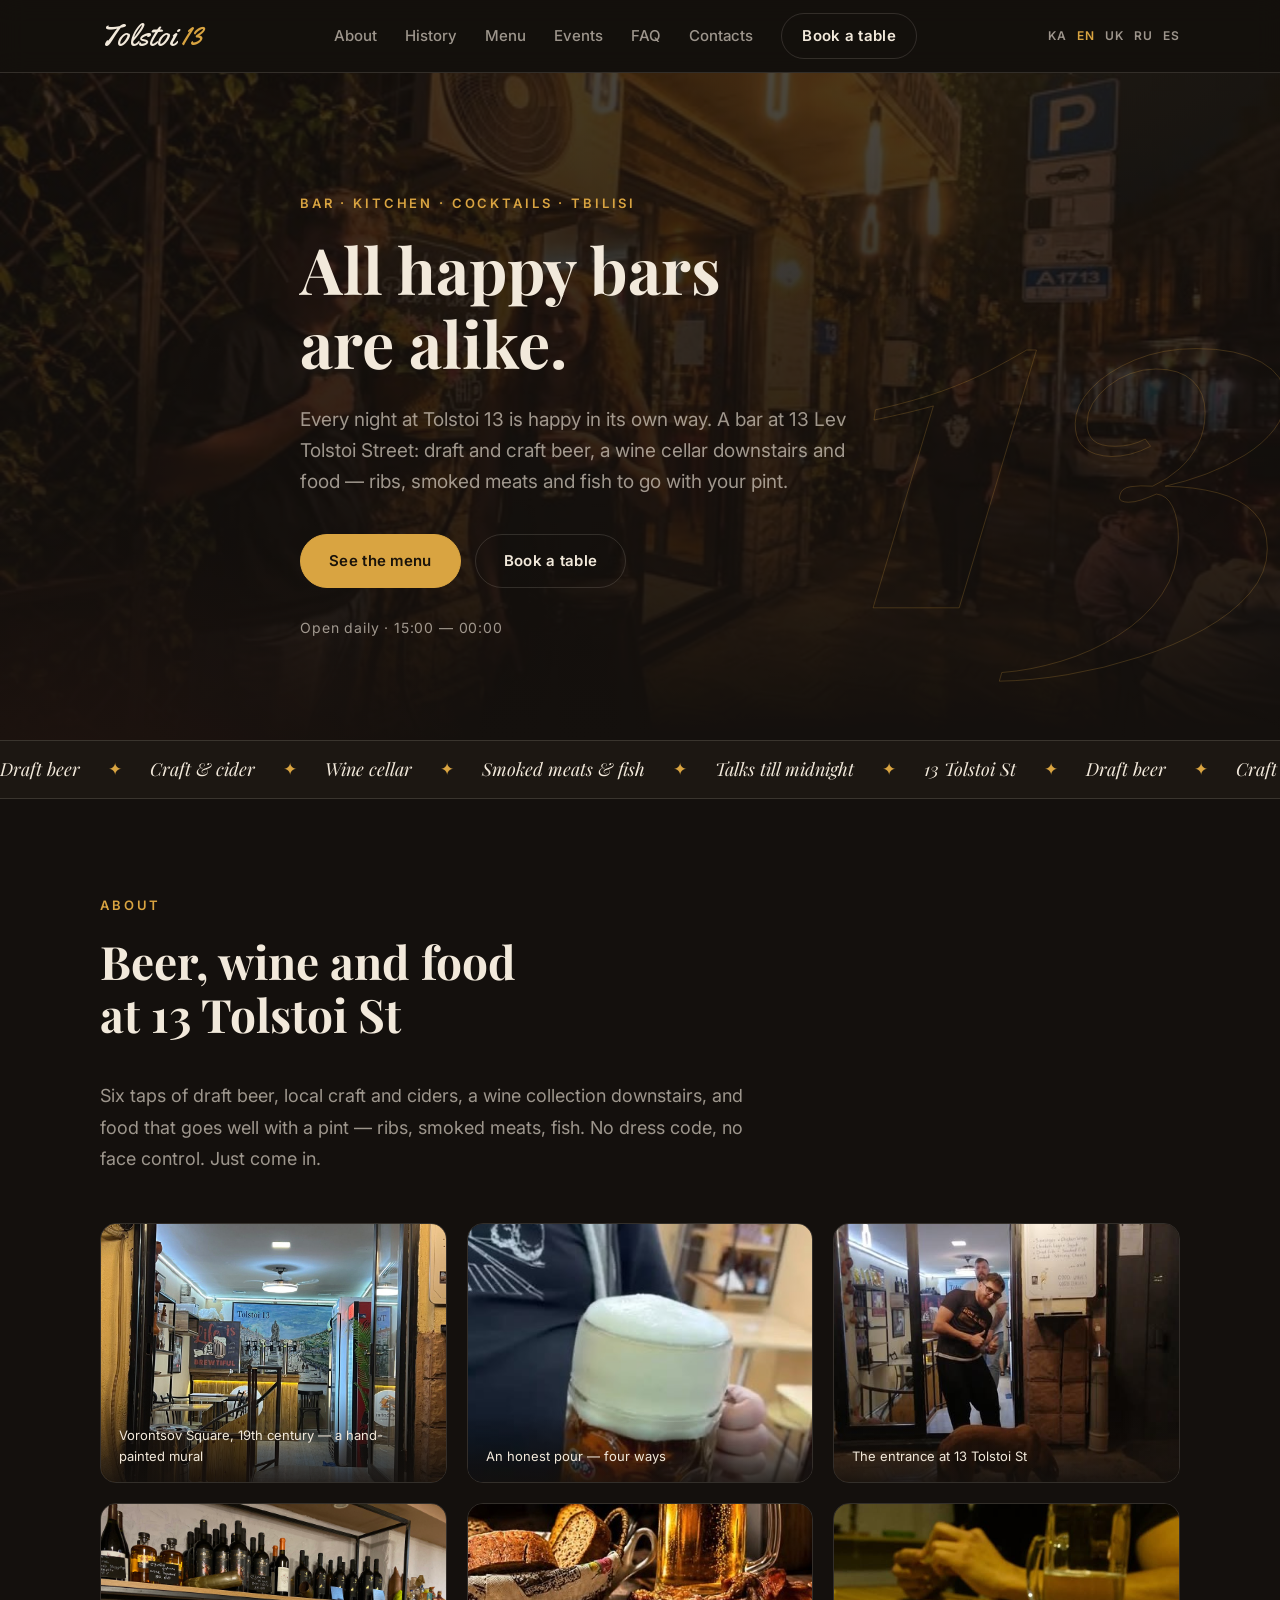
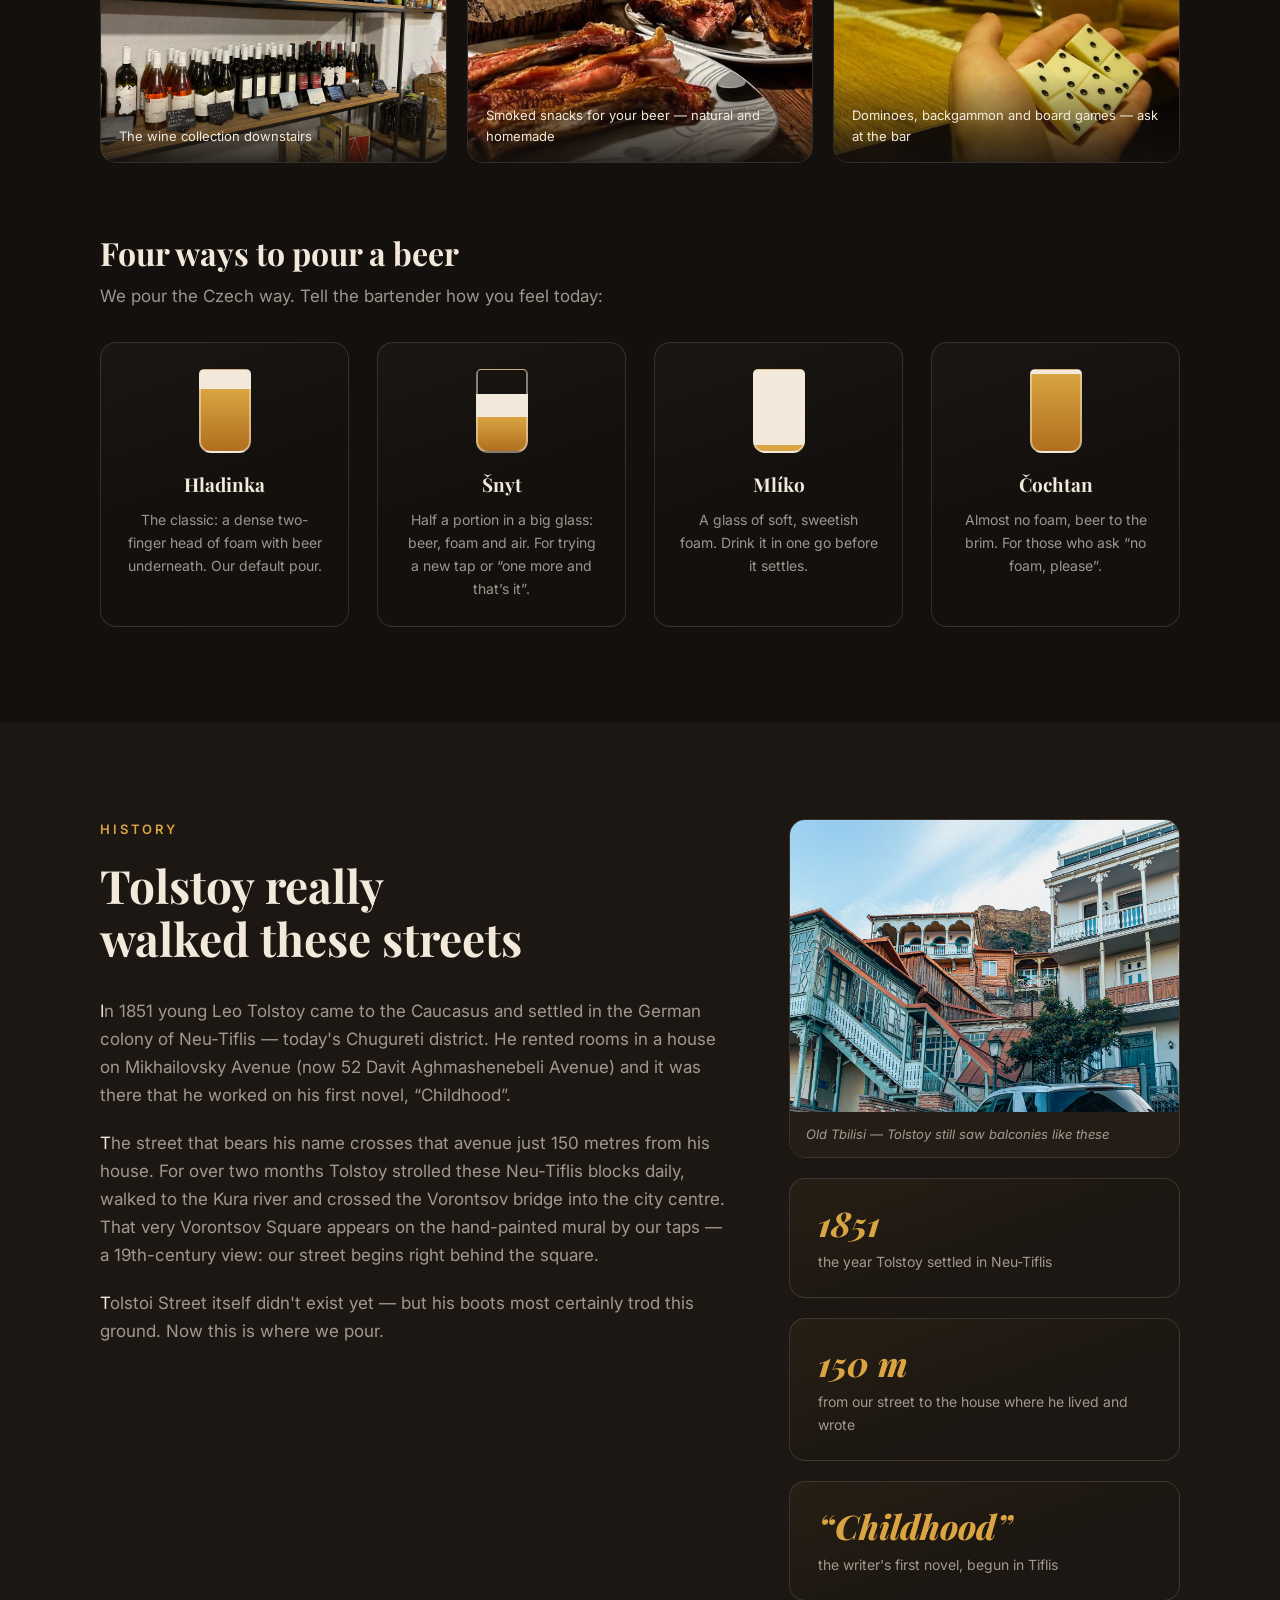
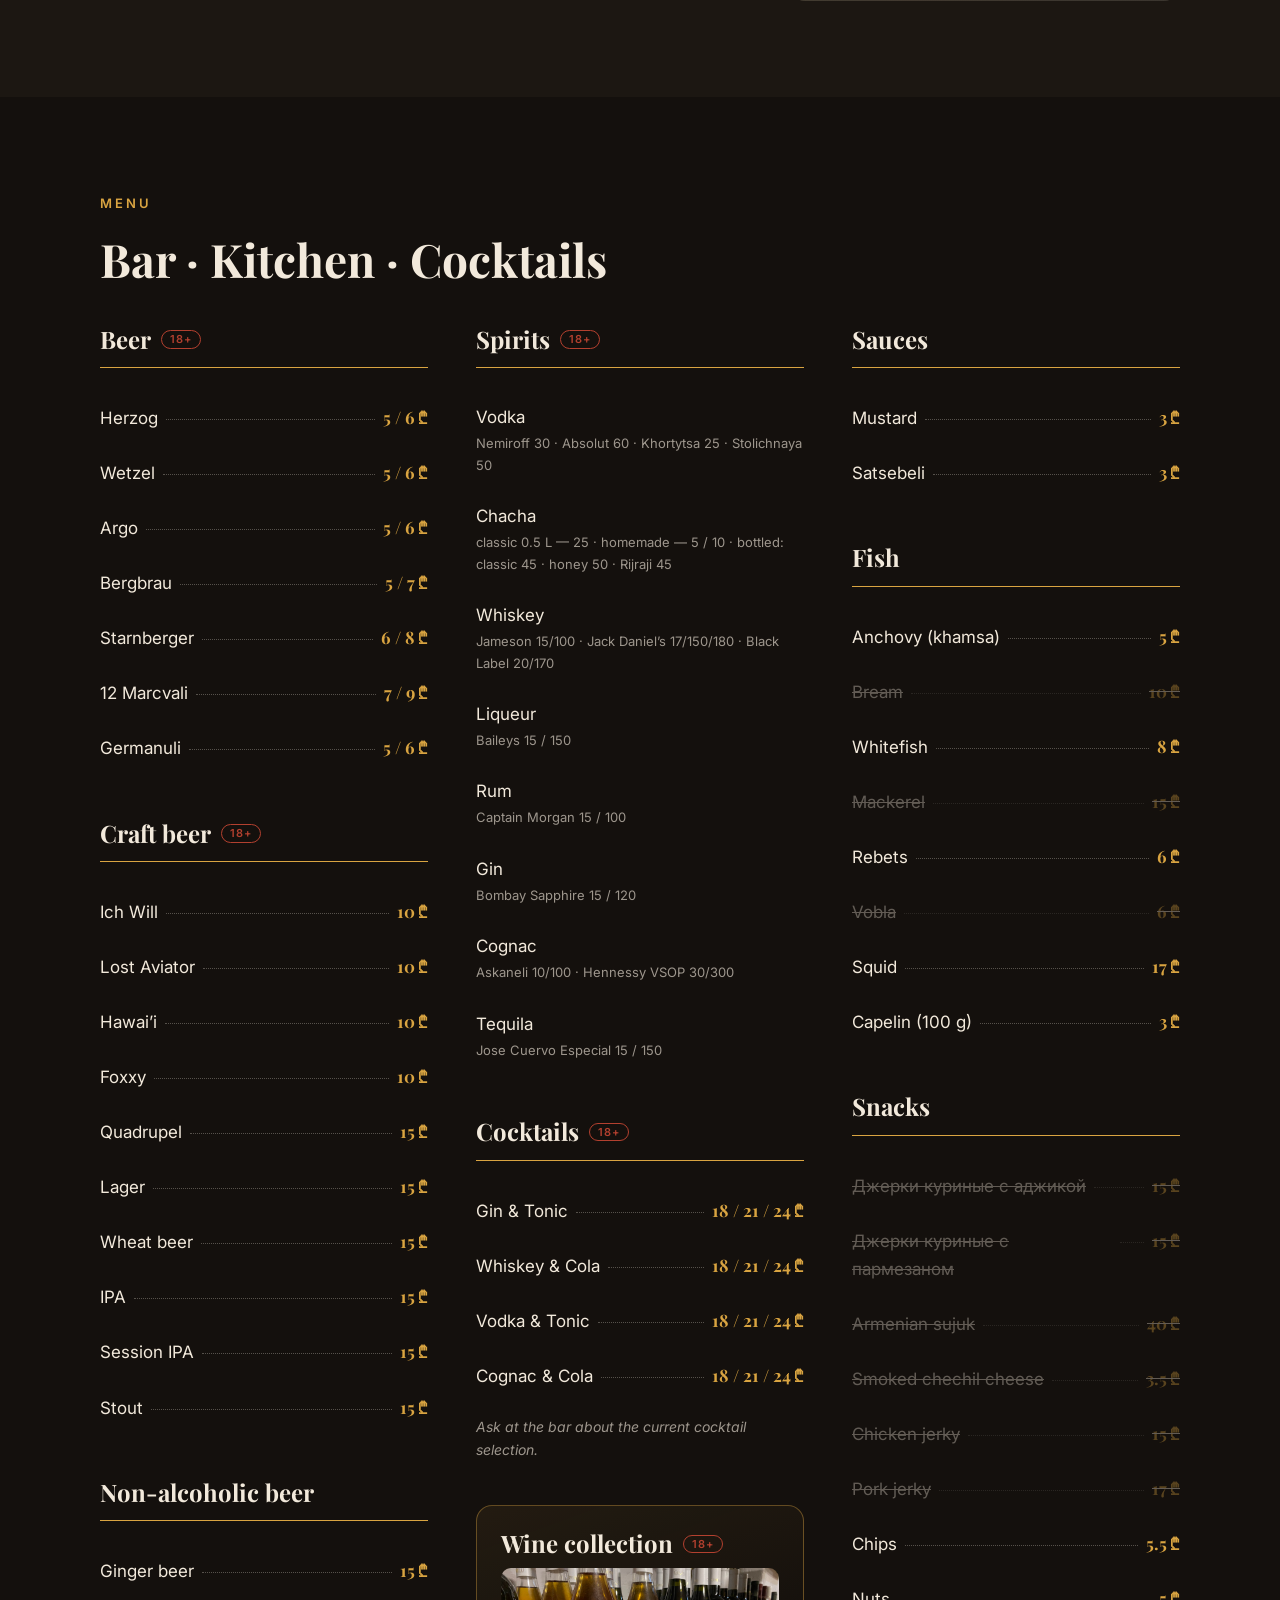
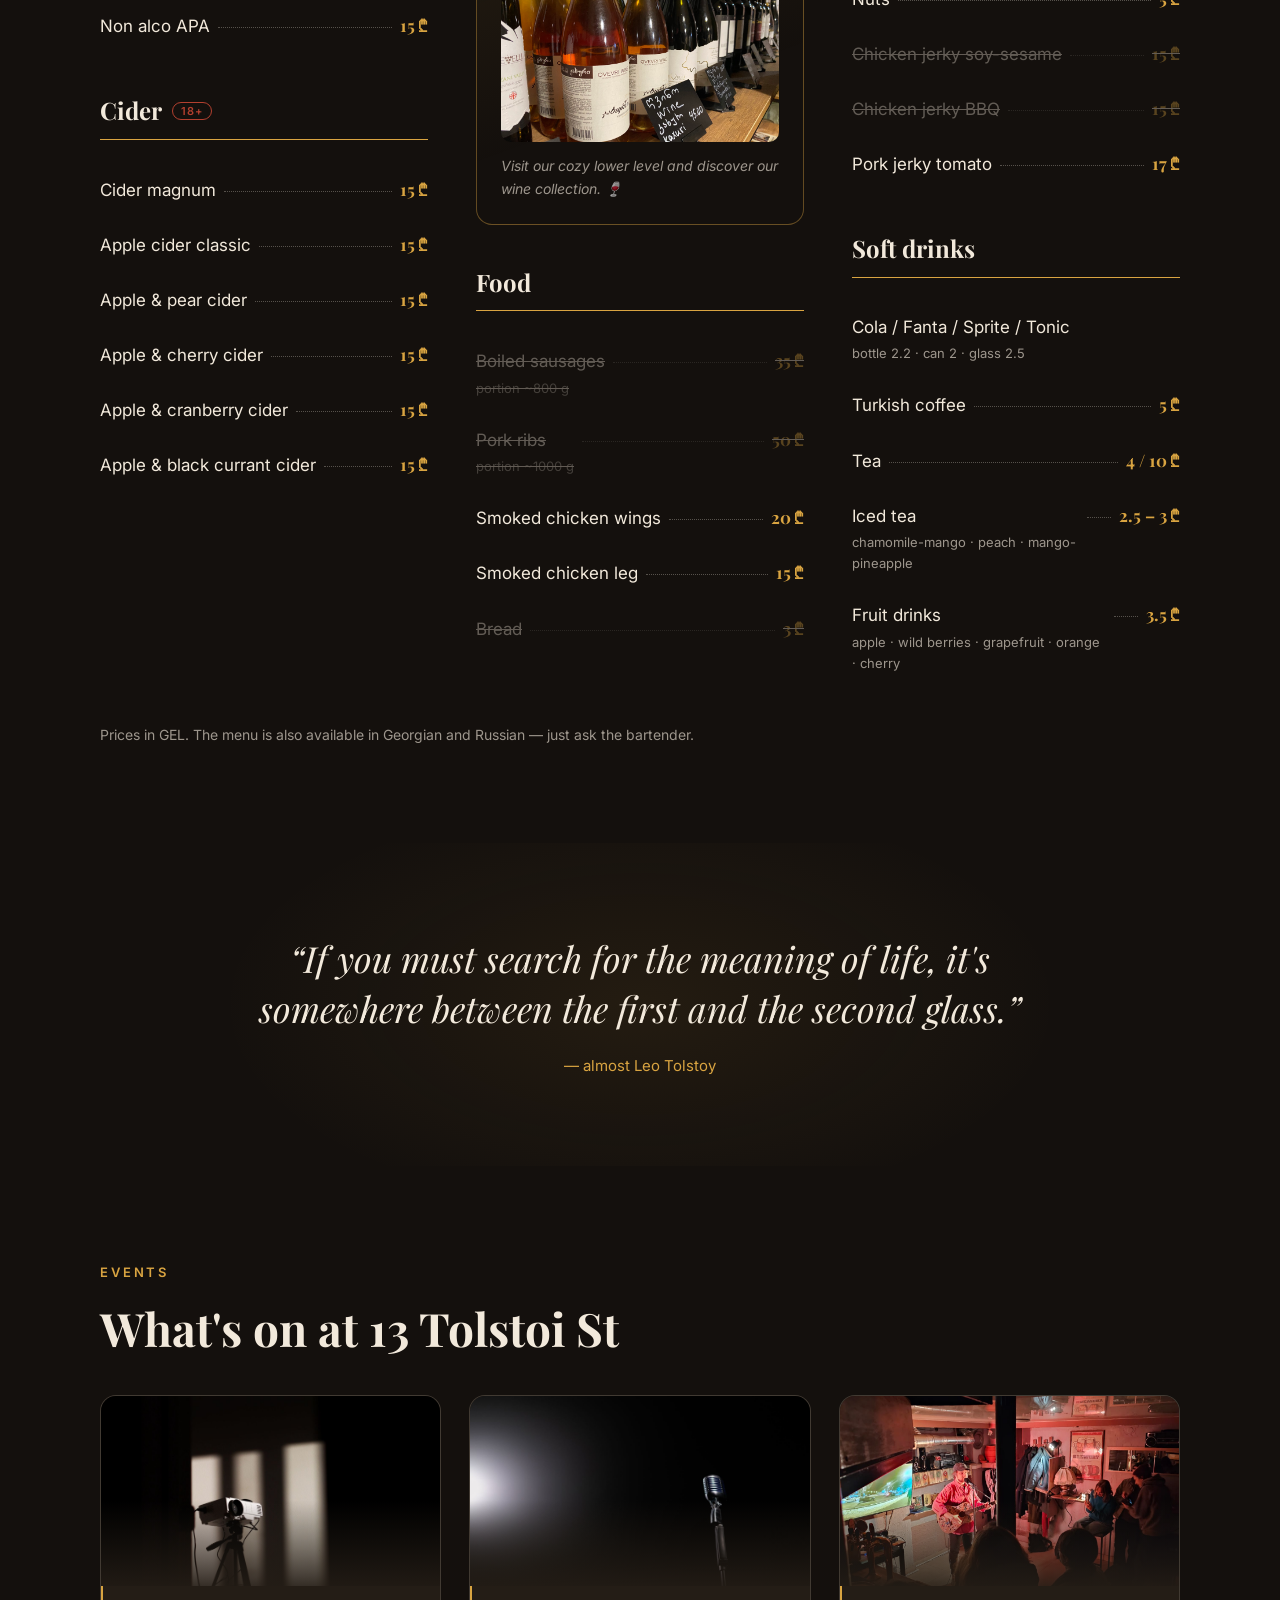
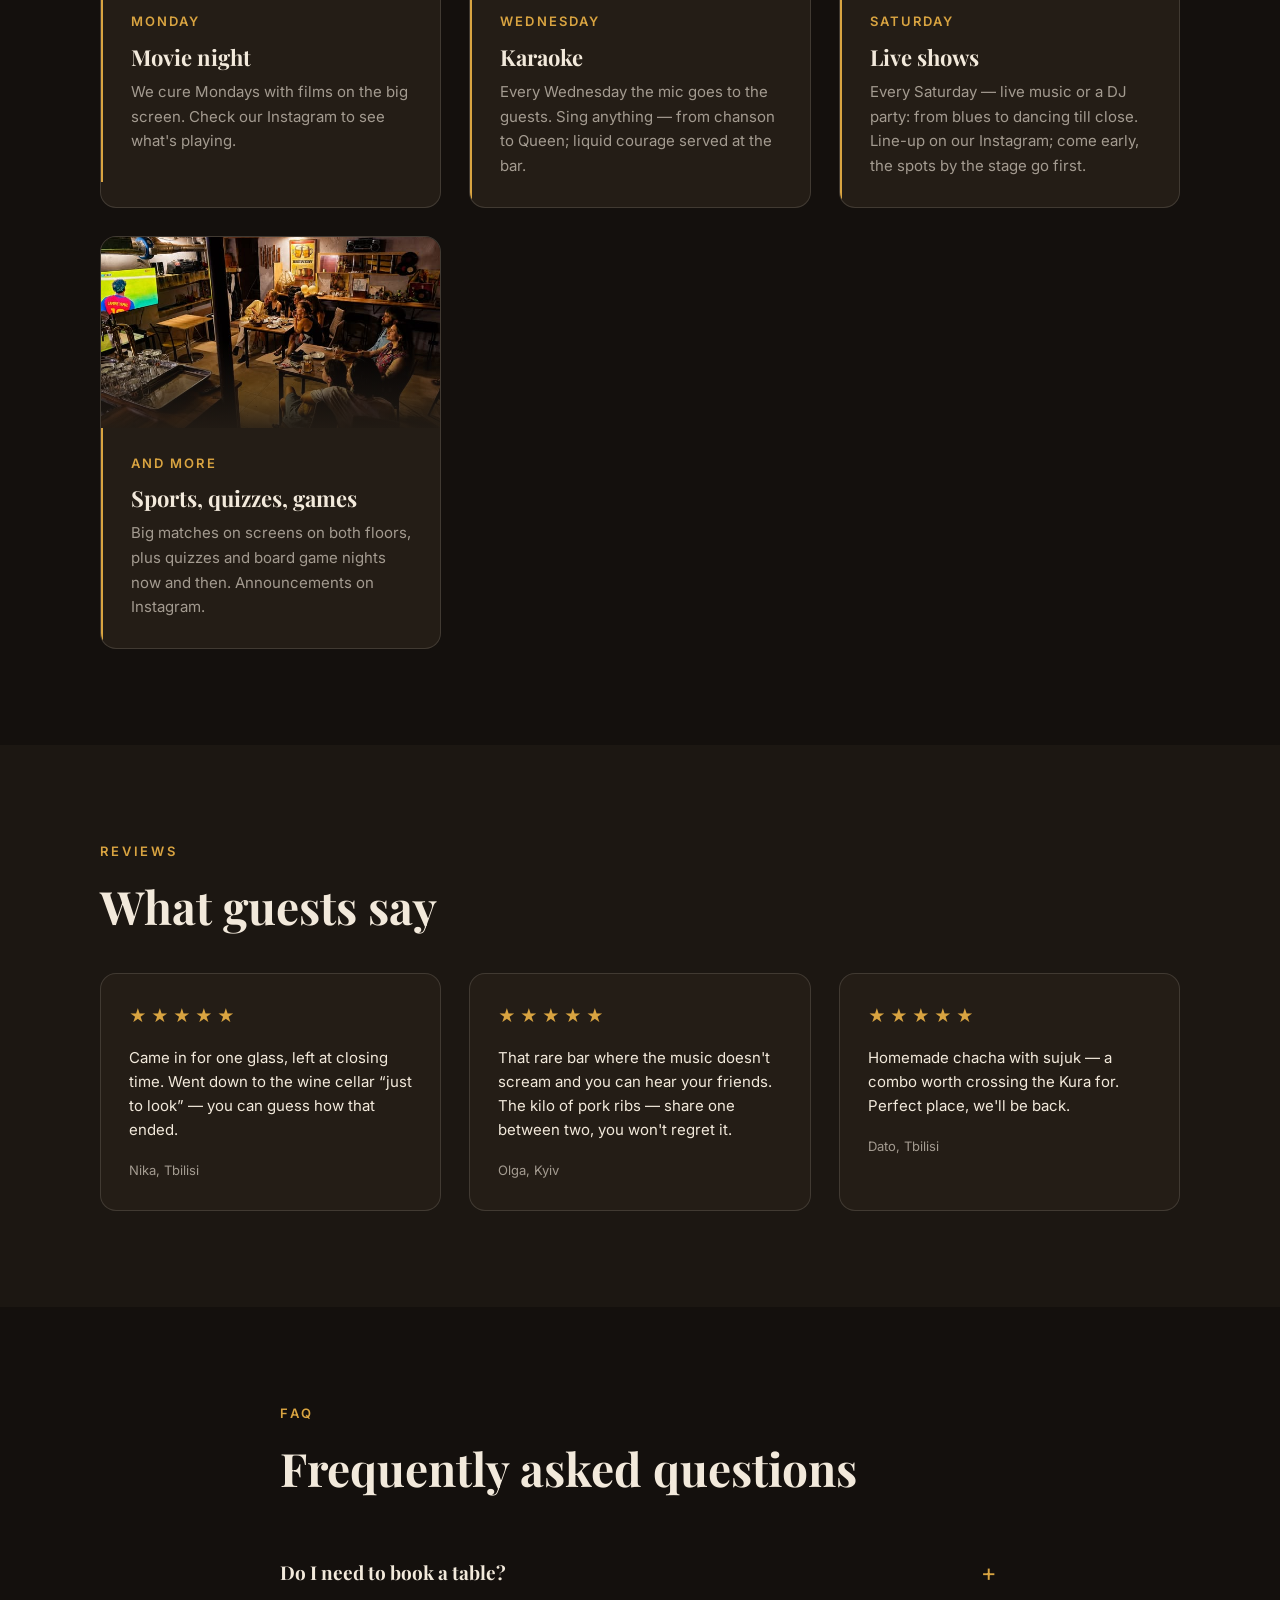
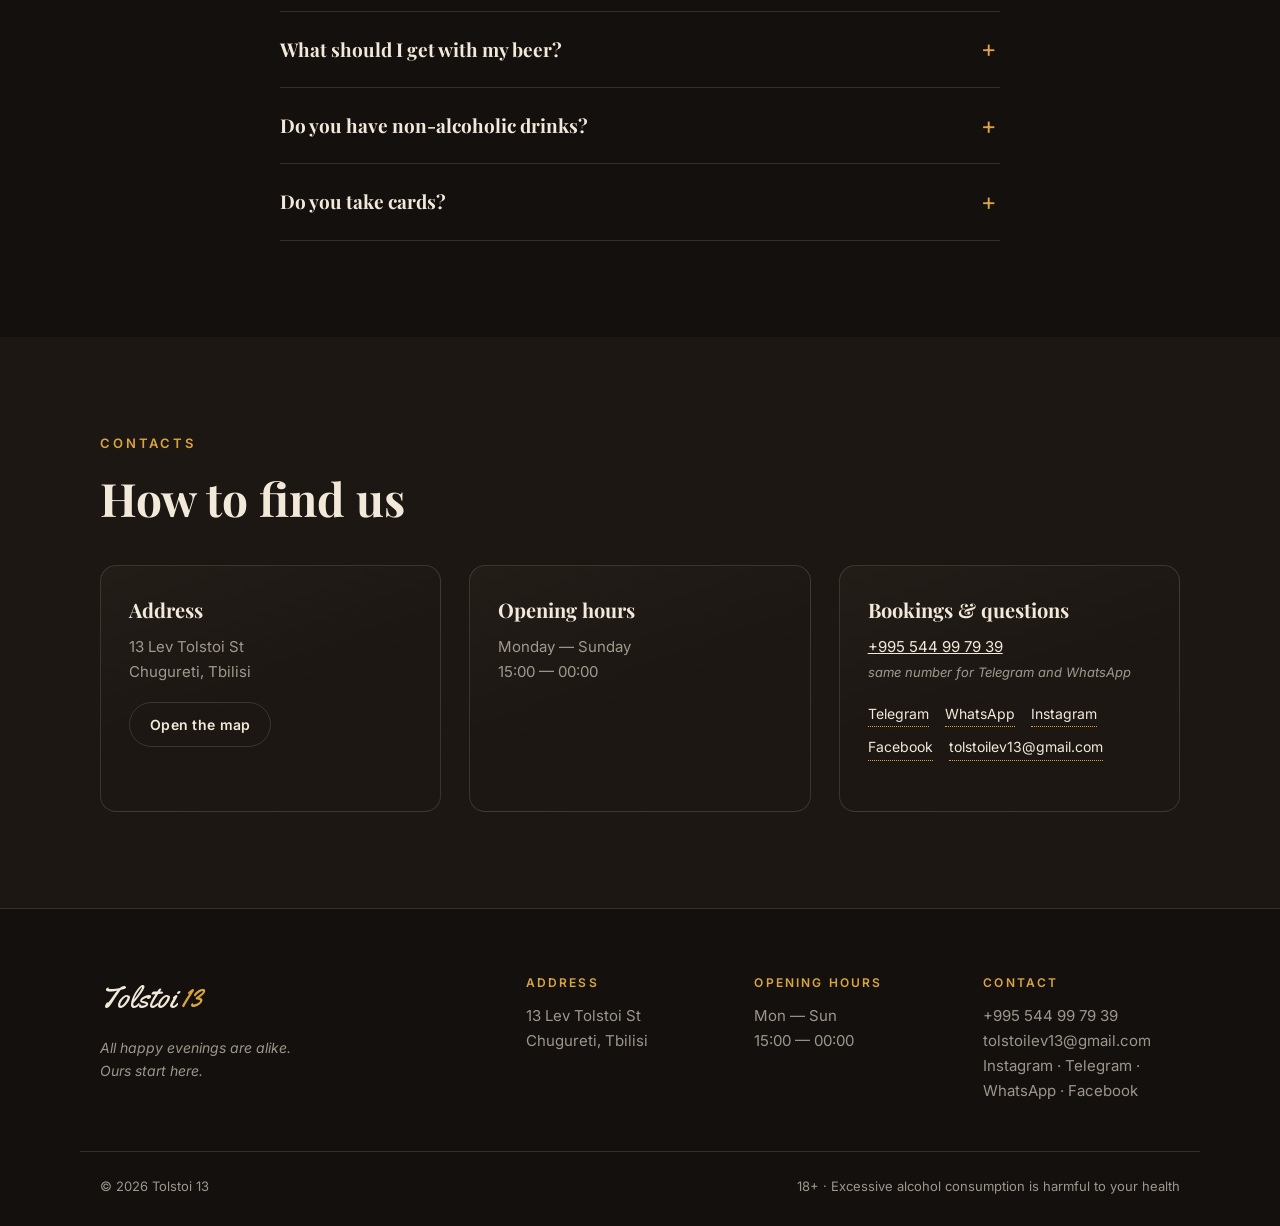
==== en/index.html @ ca5f88e2 "Menu sync from kassa (items, prices, availability) Co-Authored-By: Claude Fable 5 <noreply@anthropic" ====
<!DOCTYPE html>
<!-- BEGIN app/views/layouts/application.html.erb --><html lang="en">
  <head>
<meta http-equiv="Content-Type" content="text/html; charset=UTF-8">
    <title>Tolstoi 13 — bar at 13 Lev Tolstoi St · Tbilisi</title>
    <meta name="viewport" content="width=device-width,initial-scale=1">
    <meta name="description" content="Tolstoi 13 — a bar at 13 Lev Tolstoi Street, Tbilisi. Six beer taps, craft brews, a wine collection, proper bar food, karaoke on Wednesdays and live shows on Saturdays.">
    <meta name="csrf-param" content="authenticity_token">
<meta name="csrf-token" content="AwerROJHKK2KOW-6hwuAulFy_x-RVUF75X-a07n0vQcEB_oAOqeBTHJlknd-B2gDqbmNmPPZWP2JCfukxqjlPw">
    

    <link rel="preconnect" href="https://fonts.googleapis.com">
    <link rel="preconnect" href="https://fonts.gstatic.com" crossorigin>
    <link href="https://fonts.googleapis.com/css2?family=Playfair+Display:ital,wght@0,400..900;1,400..900&amp;family=Inter:wght@400;500;600&amp;family=Yellowtail&amp;display=swap" rel="stylesheet">

    <link rel="stylesheet" href="/assets/application-6a0b8162.css" data-turbo-track="reload">
    <script type="importmap" data-turbo-track="reload">{
  "imports": {
    "application": "/assets/application-bfcdf840.js",
    "@hotwired/turbo-rails": "/assets/turbo.min-9fd88cd5.js",
    "@hotwired/stimulus": "/assets/stimulus.min-4b1e420e.js",
    "@hotwired/stimulus-loading": "/assets/stimulus-loading-1fc53fe7.js",
    "controllers/application": "/assets/controllers/application-3affb389.js",
    "controllers/hello_controller": "/assets/controllers/hello_controller-708796bd.js",
    "controllers": "/assets/controllers/index-ee64e1f1.js",
    "controllers/nav_controller": "/assets/controllers/nav_controller-94d4a9fb.js"
  }
}</script>
<link rel="modulepreload" href="/assets/application-bfcdf840.js">
<link rel="modulepreload" href="/assets/turbo.min-9fd88cd5.js">
<link rel="modulepreload" href="/assets/stimulus.min-4b1e420e.js">
<link rel="modulepreload" href="/assets/stimulus-loading-1fc53fe7.js">
<link rel="modulepreload" href="/assets/controllers/application-3affb389.js">
<link rel="modulepreload" href="/assets/controllers/hello_controller-708796bd.js">
<link rel="modulepreload" href="/assets/controllers/index-ee64e1f1.js">
<link rel="modulepreload" href="/assets/controllers/nav_controller-94d4a9fb.js">
<script type="module">import "application"</script>
  </head>

  <body data-controller="nav">
    <header class="site-header">
      <div class="container header-inner">
        <a href="#top" class="logo" data-action="nav#close">
          Tolstoi <span class="logo-num">13</span>
        </a>

        <nav class="main-nav" data-nav-target="menu">
          <a href="#about" data-action="nav#close">About</a>
          <a href="#history" data-action="nav#close">History</a>
          <a href="#menu" data-action="nav#close">Menu</a>
          <a href="#events" data-action="nav#close">Events</a>
          <a href="#faq" data-action="nav#close">FAQ</a>
          <a href="#contacts" data-action="nav#close">Contacts</a>
          <a href="tel:+995544997939" class="btn btn-outline nav-cta" data-action="nav#close">Book a table</a>
        </nav>

        <div class="lang-switch">
              <a href="/">KA</a>
              <span class="active">EN</span>
              <a href="/uk">UK</a>
              <a href="/ru">RU</a>
              <a href="/es">ES</a>
        </div>

        <button class="burger" type="button" aria-label="Menu" data-action="nav#toggle">
          <span></span><span></span><span></span>
        </button>
      </div>
    </header>

    <main id="top">
      <!-- BEGIN app/views/pages/home.html.erb -->
<section class="hero">
  <div class="hero-photo" style="background-image: url('/assets/hero-375ea9f3.jpg')" aria-hidden="true"></div>
  <div class="hero-num" aria-hidden="true">13</div>
  <div class="container hero-inner">
    <p class="hero-kicker">Bar · Kitchen · Cocktails · Tbilisi</p>
    <h1>All happy bars<br>are alike.</h1>
    <p class="hero-sub">Every night at Tolstoi 13 is happy in its own way. A bar at 13 Lev Tolstoi Street: draft and craft beer, a wine cellar downstairs and food — ribs, smoked meats and fish to go with your pint.</p>
    <div class="hero-actions">
      <a href="#menu" class="btn btn-primary">See the menu</a>
      <a href="tel:+995544997939" class="btn btn-outline">Book a table</a>
    </div>
    <p class="hero-hours">Open daily · 15:00 — 00:00</p>
  </div>
</section>

<div class="marquee" aria-hidden="true">
  <div class="marquee-track">
        <span>Draft beer</span><i>✦</i>
        <span>Craft &amp; cider</span><i>✦</i>
        <span>Wine cellar</span><i>✦</i>
        <span>Smoked meats &amp; fish</span><i>✦</i>
        <span>Talks till midnight</span><i>✦</i>
        <span>13 Tolstoi St</span><i>✦</i>
        <span>Draft beer</span><i>✦</i>
        <span>Craft &amp; cider</span><i>✦</i>
        <span>Wine cellar</span><i>✦</i>
        <span>Smoked meats &amp; fish</span><i>✦</i>
        <span>Talks till midnight</span><i>✦</i>
        <span>13 Tolstoi St</span><i>✦</i>
  </div>
</div>

<section id="about" class="section">
  <div class="container">
    <p class="section-kicker">About</p>
    <h2>Beer, wine and food<br>at 13 Tolstoi St</h2>
    <p class="about-lead">Six taps of draft beer, local craft and ciders, a wine collection downstairs, and food that goes well with a pint — ribs, smoked meats, fish. No dress code, no face control. Just come in.</p>

    <div class="gallery">
        <figure class="gallery-item">
          <img alt="Vorontsov Square, 19th century — a hand-painted mural" loading="lazy" src="/assets/mural-909747e5.jpg">
          <figcaption>Vorontsov Square, 19th century — a hand-painted mural</figcaption>
        </figure>
        <figure class="gallery-item">
          <img alt="An honest pour — four ways" loading="lazy" src="/assets/mug-86655516.jpg">
          <figcaption>An honest pour — four ways</figcaption>
        </figure>
        <figure class="gallery-item">
          <img alt="The entrance at 13 Tolstoi St" loading="lazy" src="/assets/entrance-5e5e6631.jpg">
          <figcaption>The entrance at 13 Tolstoi St</figcaption>
        </figure>
        <figure class="gallery-item">
          <img alt="The wine collection downstairs" loading="lazy" src="/assets/cellar-fd5bc211.jpg">
          <figcaption>The wine collection downstairs</figcaption>
        </figure>
        <figure class="gallery-item">
          <img alt="Smoked snacks for your beer — natural and homemade" loading="lazy" src="/assets/snacks-63cb7110.jpg">
          <figcaption>Smoked snacks for your beer — natural and homemade</figcaption>
        </figure>
        <figure class="gallery-item">
          <img alt="Dominoes, backgammon and board games — ask at the bar" loading="lazy" src="/assets/domino-af0f4e1f.jpg">
          <figcaption>Dominoes, backgammon and board games — ask at the bar</figcaption>
        </figure>
    </div>

    <div class="pours">
      <h3 class="pours-title">Four ways to pour a beer</h3>
      <p class="pours-sub">We pour the Czech way. Tell the bartender how you feel today:</p>
      <div class="pours-grid">
          <div class="pour">
            <div class="pour-glass pour-hladinka" aria-hidden="true"></div>
            <h4>Hladinka</h4>
            <p>The classic: a dense two-finger head of foam with beer underneath. Our default pour.</p>
          </div>
          <div class="pour">
            <div class="pour-glass pour-shnit" aria-hidden="true"></div>
            <h4>Šnyt</h4>
            <p>Half a portion in a big glass: beer, foam and air. For trying a new tap or “one more and that’s it”.</p>
          </div>
          <div class="pour">
            <div class="pour-glass pour-mleko" aria-hidden="true"></div>
            <h4>Mlíko</h4>
            <p>A glass of soft, sweetish foam. Drink it in one go before it settles.</p>
          </div>
          <div class="pour">
            <div class="pour-glass pour-chokhton" aria-hidden="true"></div>
            <h4>Čochtan</h4>
            <p>Almost no foam, beer to the brim. For those who ask “no foam, please”.</p>
          </div>
      </div>
    </div>
  </div>
</section>

<section id="history" class="section section-alt">
  <div class="container history-grid">
    <div class="history-text">
      <p class="section-kicker">History</p>
      <h2>Tolstoy really<br>walked these streets</h2>
      <p>In 1851 young Leo Tolstoy came to the Caucasus and settled in the German colony of Neu-Tiflis — today's Chugureti district. He rented rooms in a house on Mikhailovsky Avenue (now 52 Davit Aghmashenebeli Avenue) and it was there that he worked on his first novel, “Childhood”.</p>
      <p>The street that bears his name crosses that avenue just 150 metres from his house. For over two months Tolstoy strolled these Neu-Tiflis blocks daily, walked to the Kura river and crossed the Vorontsov bridge into the city centre. That very Vorontsov Square appears on the hand-painted mural by our taps — a 19th-century view: our street begins right behind the square.</p>
      <p>Tolstoi Street itself didn't exist yet — but his boots most certainly trod this ground. Now this is where we pour.</p>
    </div>
    <aside class="history-facts">
      <figure class="history-photo">
        <img alt="Old houses with carved balconies in Tbilisi" loading="lazy" src="/assets/tbilisi-d445eee4.jpg">
        <figcaption>Old Tbilisi — Tolstoy still saw balconies like these</figcaption>
      </figure>
        <div class="fact">
          <span class="fact-num">1851</span>
          <p>the year Tolstoy settled in Neu-Tiflis</p>
        </div>
        <div class="fact">
          <span class="fact-num">150 m</span>
          <p>from our street to the house where he lived and wrote</p>
        </div>
        <div class="fact">
          <span class="fact-num">“Childhood”</span>
          <p>the writer's first novel, begun in Tiflis</p>
        </div>
    </aside>
  </div>
</section>

<section id="menu" class="section">
  <div class="container">
    <p class="section-kicker">Menu</p>
    <h2>Bar · Kitchen · Cocktails</h2>

    <div class="menu-flow">
        <div class="menu-group">
          <h3 class="menu-title">Beer <span class="badge">18+</span>
</h3>
            <ul class="menu-list">
                
                
                
                
                
                
                
            




















<li>
                  <span class="menu-name">Herzog</span>
                    <span class="dots"></span><span class="price">5 / 6 ₾</span>
                </li>
<li>
                  <span class="menu-name">Wetzel</span>
                    <span class="dots"></span><span class="price">5 / 6 ₾</span>
                </li>
<li>
                  <span class="menu-name">Argo</span>
                    <span class="dots"></span><span class="price">5 / 6 ₾</span>
                </li>
<li>
                  <span class="menu-name">Bergbrau</span>
                    <span class="dots"></span><span class="price">5 / 7 ₾</span>
                </li>
<li>
                  <span class="menu-name">Starnberger</span>
                    <span class="dots"></span><span class="price">6 / 8 ₾</span>
                </li>
<li>
                  <span class="menu-name">12 Marcvali</span>
                    <span class="dots"></span><span class="price">7 / 9 ₾</span>
                </li>
<li>
                  <span class="menu-name">Germanuli</span>
                    <span class="dots"></span><span class="price">5 / 6 ₾</span>
                </li>
</ul>
        </div>
        <div class="menu-group">
          <h3 class="menu-title">Craft beer <span class="badge">18+</span>
</h3>
            <ul class="menu-list">
                
                
                
                
                
                
                
                
                
                
            





























<li>
                  <span class="menu-name">Ich Will</span>
                    <span class="dots"></span><span class="price">10 ₾</span>
                </li>
<li>
                  <span class="menu-name">Lost Aviator</span>
                    <span class="dots"></span><span class="price">10 ₾</span>
                </li>
<li>
                  <span class="menu-name">Hawai’i</span>
                    <span class="dots"></span><span class="price">10 ₾</span>
                </li>
<li>
                  <span class="menu-name">Foxxy</span>
                    <span class="dots"></span><span class="price">10 ₾</span>
                </li>
<li>
                  <span class="menu-name">Quadrupel</span>
                    <span class="dots"></span><span class="price">15 ₾</span>
                </li>
<li>
                  <span class="menu-name">Lager</span>
                    <span class="dots"></span><span class="price">15 ₾</span>
                </li>
<li>
                  <span class="menu-name">Wheat beer</span>
                    <span class="dots"></span><span class="price">15 ₾</span>
                </li>
<li>
                  <span class="menu-name">IPA</span>
                    <span class="dots"></span><span class="price">15 ₾</span>
                </li>
<li>
                  <span class="menu-name">Session IPA</span>
                    <span class="dots"></span><span class="price">15 ₾</span>
                </li>
<li>
                  <span class="menu-name">Stout</span>
                    <span class="dots"></span><span class="price">15 ₾</span>
                </li>
</ul>
        </div>
        <div class="menu-group">
          <h3 class="menu-title">Non-alcoholic beer</h3>
            <ul class="menu-list">
                
                
            





<li>
                  <span class="menu-name">Ginger beer</span>
                    <span class="dots"></span><span class="price">15 ₾</span>
                </li>
<li>
                  <span class="menu-name">Non alco APA</span>
                    <span class="dots"></span><span class="price">15 ₾</span>
                </li>
</ul>
        </div>
        <div class="menu-group">
          <h3 class="menu-title">Cider <span class="badge">18+</span>
</h3>
            <ul class="menu-list">
                
                
                
                
                
                
            

















<li>
                  <span class="menu-name">Cider magnum</span>
                    <span class="dots"></span><span class="price">15 ₾</span>
                </li>
<li>
                  <span class="menu-name">Apple cider classic</span>
                    <span class="dots"></span><span class="price">15 ₾</span>
                </li>
<li>
                  <span class="menu-name">Apple &amp; pear cider</span>
                    <span class="dots"></span><span class="price">15 ₾</span>
                </li>
<li>
                  <span class="menu-name">Apple &amp; cherry cider</span>
                    <span class="dots"></span><span class="price">15 ₾</span>
                </li>
<li>
                  <span class="menu-name">Apple &amp; cranberry cider</span>
                    <span class="dots"></span><span class="price">15 ₾</span>
                </li>
<li>
                  <span class="menu-name">Apple &amp; black currant cider</span>
                    <span class="dots"></span><span class="price">15 ₾</span>
                </li>
</ul>
        </div>
        <div class="menu-group">
          <h3 class="menu-title">Spirits <span class="badge">18+</span>
</h3>
            <ul class="menu-list">
                <li>
                  <span class="menu-name">Vodka<em>Nemiroff 30 · Absolut 60 · Khortytsa 25 · Stolichnaya 50</em></span>
                </li>
                <li>
                  <span class="menu-name">Chacha<em>classic 0.5 L — 25 · homemade — 5 / 10 · bottled: classic 45 · honey 50 · Rijraji 45</em></span>
                </li>
                <li>
                  <span class="menu-name">Whiskey<em>Jameson 15/100 · Jack Daniel’s 17/150/180 · Black Label 20/170</em></span>
                </li>
                <li>
                  <span class="menu-name">Liqueur<em>Baileys 15 / 150</em></span>
                </li>
                <li>
                  <span class="menu-name">Rum<em>Captain Morgan 15 / 100</em></span>
                </li>
                <li>
                  <span class="menu-name">Gin<em>Bombay Sapphire 15 / 120</em></span>
                </li>
                <li>
                  <span class="menu-name">Cognac<em>Askaneli 10/100 · Hennessy VSOP 30/300</em></span>
                </li>
                <li>
                  <span class="menu-name">Tequila<em>Jose Cuervo Especial 15 / 150</em></span>
                </li>
            </ul>
        </div>
        <div class="menu-group">
          <h3 class="menu-title">Cocktails <span class="badge">18+</span>
</h3>
            <ul class="menu-list">
                <li>
                  <span class="menu-name">Gin &amp; Tonic</span>
                    <span class="dots"></span><span class="price">18 / 21 / 24 ₾</span>
                </li>
                <li>
                  <span class="menu-name">Whiskey &amp; Cola</span>
                    <span class="dots"></span><span class="price">18 / 21 / 24 ₾</span>
                </li>
                <li>
                  <span class="menu-name">Vodka &amp; Tonic</span>
                    <span class="dots"></span><span class="price">18 / 21 / 24 ₾</span>
                </li>
                <li>
                  <span class="menu-name">Cognac &amp; Cola</span>
                    <span class="dots"></span><span class="price">18 / 21 / 24 ₾</span>
                </li>
            </ul>
            <p class="menu-group-note">Ask at the bar about the current cocktail selection.</p>
        </div>
        <div class="menu-group menu-wine">
          <h3 class="menu-title">Wine collection <span class="badge">18+</span>
</h3>
            <img alt="Bottles of qvevri wine on a shelf" loading="lazy" src="/assets/winebottles-caa6f89c.jpg">
            
            <p class="menu-group-note">Visit our cozy lower level and discover our wine collection. 🍷</p>
        </div>
        <div class="menu-group">
          <h3 class="menu-title">Food</h3>
            <ul class="menu-list">
                
                
                
                
                
            














<li class="sold-out">
                  <span class="menu-name">Boiled sausages<em>portion ~800 g</em></span>
                    <span class="dots"></span><span class="price">35 ₾</span>
                </li>
<li class="sold-out">
                  <span class="menu-name">Pork ribs<em>portion ~1000 g</em></span>
                    <span class="dots"></span><span class="price">50 ₾</span>
                </li>
<li>
                  <span class="menu-name">Smoked chicken wings</span>
                    <span class="dots"></span><span class="price">20 ₾</span>
                </li>
<li>
                  <span class="menu-name">Smoked chicken leg</span>
                    <span class="dots"></span><span class="price">15 ₾</span>
                </li>
<li class="sold-out">
                  <span class="menu-name">Bread</span>
                    <span class="dots"></span><span class="price">3 ₾</span>
                </li>
</ul>
        </div>
        <div class="menu-group">
          <h3 class="menu-title">Sauces</h3>
            <ul class="menu-list">
                
                
            





<li>
                  <span class="menu-name">Mustard</span>
                    <span class="dots"></span><span class="price">3 ₾</span>
                </li>
<li>
                  <span class="menu-name">Satsebeli</span>
                    <span class="dots"></span><span class="price">3 ₾</span>
                </li>
</ul>
        </div>
        <div class="menu-group">
          <h3 class="menu-title">Fish</h3>
            <ul class="menu-list">
                
                
                
                
                
                
                
            























<li>
                  <span class="menu-name">Anchovy (khamsa)</span>
                    <span class="dots"></span><span class="price">5 ₾</span>
                </li>
<li class="sold-out">
                  <span class="menu-name">Bream</span>
                    <span class="dots"></span><span class="price">10 ₾</span>
                </li>
<li>
                  <span class="menu-name">Whitefish</span>
                    <span class="dots"></span><span class="price">8 ₾</span>
                </li>
<li class="sold-out">
                  <span class="menu-name">Mackerel</span>
                    <span class="dots"></span><span class="price">15 ₾</span>
                </li>
<li>
                  <span class="menu-name">Rebets</span>
                    <span class="dots"></span><span class="price">6 ₾</span>
                </li>
<li class="sold-out">
                  <span class="menu-name">Vobla</span>
                    <span class="dots"></span><span class="price">6 ₾</span>
                </li>
<li>
                  <span class="menu-name">Squid</span>
                    <span class="dots"></span><span class="price">17 ₾</span>
                </li>
<li>
                  <span class="menu-name">Capelin (100 g)</span>
                    <span class="dots"></span><span class="price">3 ₾</span>
                </li>
</ul>
        </div>
        <div class="menu-group">
          <h3 class="menu-title">Snacks</h3>
            <ul class="menu-list">
                
                
                
                
            





























<li class="sold-out">
                  <span class="menu-name">Джерки куриные с аджикой</span>
                    <span class="dots"></span><span class="price">15 ₾</span>
                </li>
<li class="sold-out">
                  <span class="menu-name">Джерки куриные с пармезаном</span>
                    <span class="dots"></span><span class="price">15 ₾</span>
                </li>
<li class="sold-out">
                  <span class="menu-name">Armenian sujuk</span>
                    <span class="dots"></span><span class="price">40 ₾</span>
                </li>
<li class="sold-out">
                  <span class="menu-name">Smoked chechil cheese</span>
                    <span class="dots"></span><span class="price">3.5 ₾</span>
                </li>
<li class="sold-out">
                  <span class="menu-name">Chicken jerky</span>
                    <span class="dots"></span><span class="price">15 ₾</span>
                </li>
<li class="sold-out">
                  <span class="menu-name">Pork jerky</span>
                    <span class="dots"></span><span class="price">17 ₾</span>
                </li>
<li>
<span class="menu-name">Chips</span><span class="dots"></span><span class="price">5.5 ₾</span>
</li>
<li>
<span class="menu-name">Nuts</span><span class="dots"></span><span class="price">5 ₾</span>
</li>
<li class="sold-out">
                  <span class="menu-name">Chicken jerky soy-sesame</span>
                    <span class="dots"></span><span class="price">15 ₾</span>
                </li>
<li class="sold-out">
                  <span class="menu-name">Chicken jerky BBQ</span>
                    <span class="dots"></span><span class="price">15 ₾</span>
                </li>
<li>
                  <span class="menu-name">Pork jerky tomato</span>
                    <span class="dots"></span><span class="price">17 ₾</span>
                </li>
</ul>
        </div>
        <div class="menu-group">
          <h3 class="menu-title">Soft drinks</h3>
            <ul class="menu-list">
                <li>
                  <span class="menu-name">Cola / Fanta / Sprite / Tonic<em>bottle 2.2 · can 2 · glass 2.5</em></span>
                </li>
                <li>
                  <span class="menu-name">Turkish coffee</span>
                    <span class="dots"></span><span class="price">5 ₾</span>
                </li>
                <li>
                  <span class="menu-name">Tea</span>
                    <span class="dots"></span><span class="price">4 / 10 ₾</span>
                </li>
                <li>
                  <span class="menu-name">Iced tea<em>chamomile-mango · peach · mango-pineapple</em></span>
                    <span class="dots"></span><span class="price">2.5 – 3 ₾</span>
                </li>
                <li>
                  <span class="menu-name">Fruit drinks<em>apple · wild berries · grapefruit · orange · cherry</em></span>
                    <span class="dots"></span><span class="price">3.5 ₾</span>
                </li>
            </ul>
        </div>
    </div>

    <p class="menu-note">Prices in GEL. The menu is also available in Georgian and Russian — just ask the bartender.</p>
  </div>
</section>

<section class="quote">
  <div class="container">
    <blockquote>
      “If you must search for the meaning of life, it's somewhere between the first and the second glass.”
      <cite>— almost Leo Tolstoy</cite>
    </blockquote>
  </div>
</section>

<section id="events" class="section">
  <div class="container">
    <p class="section-kicker">Events</p>
    <h2>What's on at 13 Tolstoi St</h2>
    <div class="events">
<article class="event"><div class="event-photo"><img alt="A projector in a dark room" loading="lazy" src="/assets/cinema-22df5e44.jpg"></div>
<div class="event-body">
<span class="event-day">Monday</span><h3>Movie night</h3>
<p>We cure Mondays with films on the big screen. Check our Instagram to see what's playing.</p>
</div></article><article class="event"><div class="event-photo"><img alt="A microphone in the spotlight" loading="lazy" src="/assets/karaoke-bf841109.jpg"></div>
<div class="event-body">
<span class="event-day">Wednesday</span><h3>Karaoke</h3>
<p>Every Wednesday the mic goes to the guests. Sing anything — from chanson to Queen; liquid courage served at the bar.</p>
</div></article><article class="event"><div class="event-photo"><img alt="Live concert at the bar: a guitarist at the mic" loading="lazy" src="/assets/blues-ddbc2cdb.jpg"></div>
<div class="event-body">
<span class="event-day">Saturday</span><h3>Live shows</h3>
<p>Every Saturday — live music or a DJ party: from blues to dancing till close. Line-up on our Instagram; come early, the spots by the stage go first.</p>
</div></article><article class="event"><div class="event-photo"><img alt="Guests watching a football broadcast on the big screen" loading="lazy" src="/assets/sport-870e4937.jpg"></div>
<div class="event-body">
<span class="event-day">And more</span><h3>Sports, quizzes, games</h3>
<p>Big matches on screens on both floors, plus quizzes and board game nights now and then. Announcements on Instagram.</p>
</div></article>
</div>
  </div>
</section>

<section class="section section-alt">
  <div class="container">
    <p class="section-kicker">Reviews</p>
    <h2>What guests say</h2>
    <div class="reviews">
        <figure class="review">
          <div class="stars" aria-label="5/5">★★★★★</div>
          <blockquote>Came in for one glass, left at closing time. Went down to the wine cellar “just to look” — you can guess how that ended.</blockquote>
          <figcaption>Nika, Tbilisi</figcaption>
        </figure>
        <figure class="review">
          <div class="stars" aria-label="5/5">★★★★★</div>
          <blockquote>That rare bar where the music doesn't scream and you can hear your friends. The kilo of pork ribs — share one between two, you won't regret it.</blockquote>
          <figcaption>Olga, Kyiv</figcaption>
        </figure>
        <figure class="review">
          <div class="stars" aria-label="5/5">★★★★★</div>
          <blockquote>Homemade chacha with sujuk — a combo worth crossing the Kura for. Perfect place, we'll be back.</blockquote>
          <figcaption>Dato, Tbilisi</figcaption>
        </figure>
    </div>
  </div>
</section>

<section id="faq" class="section">
  <div class="container container-narrow">
    <p class="section-kicker">FAQ</p>
    <h2>Frequently asked questions</h2>
    <div class="faq">
        <details>
          <summary>Do I need to book a table?</summary>
          <p>On weekdays there's usually room; on Fridays, Saturdays and karaoke Wednesdays better call <a href="tel:+995544997939">+995 544 99 79 39</a> or message us on Instagram <a href="https://www.instagram.com/bartolstoi13" target="_blank" rel="noopener">@bartolstoi13</a>.</p>
        </details>
        <details>
          <summary>What should I get with my beer?</summary>
          <p>The classics — smoked wings or fish, from anchovies to squid. With a big group, go for the pork ribs: the portion is about a kilo.</p>
        </details>
        <details>
          <summary>Do you have non-alcoholic drinks?</summary>
          <p>Yes: non-alcoholic beer (ginger and APA), iced teas — chamomile-mango, peach, mango-pineapple — fruit drinks, tea and Turkish coffee.</p>
        </details>
        <details>
          <summary>Do you take cards?</summary>
          <p>We take cards, Apple Pay and Google Pay. Cash lari is welcome too.</p>
        </details>
    </div>
  </div>
</section>

<section id="contacts" class="section section-alt">
  <div class="container">
    <p class="section-kicker">Contacts</p>
    <h2>How to find us</h2>
    <div class="contacts">
      <div class="contact-card">
        <h3>Address</h3>
        <p>13 Lev Tolstoi St<br>Chugureti, Tbilisi</p>
        <a class="btn btn-outline" href="https://maps.app.goo.gl/d6UiW9b7LP6tiaUaA" target="_blank" rel="noopener">Open the map</a>
      </div>
      <div class="contact-card">
        <h3>Opening hours</h3>
        <p>Monday — Sunday<br>15:00 — 00:00</p>
      </div>
      <div class="contact-card">
        <h3>Bookings &amp; questions</h3>
        <p>
          <a href="tel:+995544997939">+995 544 99 79 39</a><br>
          <span class="contact-note">same number for Telegram and WhatsApp</span>
        </p>
        <p class="contact-links">
          <a href="https://t.me/+995544997939" target="_blank" rel="noopener">Telegram</a>
          <a href="https://wa.me/995544997939" target="_blank" rel="noopener">WhatsApp</a>
          <a href="https://www.instagram.com/bartolstoi13" target="_blank" rel="noopener">Instagram</a>
          <a href="https://www.facebook.com/profile.php?id=61577458991324" target="_blank" rel="noopener">Facebook</a>
          <a href="mailto:tolstoilev13@gmail.com">tolstoilev13@gmail.com</a>
        </p>
      </div>
    </div>
  </div>
</section>
<!-- END app/views/pages/home.html.erb -->
    </main>

    <footer class="site-footer">
      <div class="container footer-inner">
        <div class="footer-brand">
          <span class="logo">Tolstoi <span class="logo-num">13</span></span>
          <p>All happy evenings are alike.<br>Ours start here.</p>
        </div>
        <div class="footer-col">
          <h4>Address</h4>
          <p>13 Lev Tolstoi St<br>Chugureti, Tbilisi</p>
        </div>
        <div class="footer-col">
          <h4>Opening hours</h4>
          <p>Mon — Sun<br>15:00 — 00:00</p>
        </div>
        <div class="footer-col">
          <h4>Contact</h4>
          <p>
            <a href="tel:+995544997939">+995 544 99 79 39</a><br>
            <a href="mailto:tolstoilev13@gmail.com">tolstoilev13@gmail.com</a><br>
            <a href="https://www.instagram.com/bartolstoi13" target="_blank" rel="noopener">Instagram</a> ·
            <a href="https://t.me/+995544997939" target="_blank" rel="noopener">Telegram</a> ·
            <a href="https://wa.me/995544997939" target="_blank" rel="noopener">WhatsApp</a> ·
            <a href="https://www.facebook.com/profile.php?id=61577458991324" target="_blank" rel="noopener">Facebook</a>
          </p>
        </div>
      </div>
      <div class="container footer-bottom">
        <span>© 2026 Tolstoi 13</span>
        <span class="footer-18">18+ · Excessive alcohol consumption is harmful to your health</span>
      </div>
    </footer>
  </body>
</html><!-- END app/views/layouts/application.html.erb -->
---- assets/application-6a0b8162.css ----
/*
 * Tolstoi 13 — тёмная «литературная» тема бара.
 * Палитра: тёплый чёрный фон, сливочный текст, акцент — бренди/янтарь.
 */

:root {
  --bg: #14100d;
  --bg-alt: #1c1712;
  --surface: #241d16;
  --line: rgba(242, 233, 219, 0.14);
  --text: #f2e9db;
  --muted: rgba(242, 233, 219, 0.62);
  --accent: #d9a441;
  --accent-deep: #b3402f;
  --serif: "Playfair Display", "Georgia", serif;
  --sans: "Inter", -apple-system, "Segoe UI", sans-serif;
  --container: 1120px;
}

* { box-sizing: border-box; margin: 0; padding: 0; }

html { scroll-behavior: smooth; }

body {
  background: var(--bg);
  color: var(--text);
  font-family: var(--sans);
  font-size: 17px;
  line-height: 1.65;
  -webkit-font-smoothing: antialiased;
}

img { max-width: 100%; display: block; }
a { color: inherit; }

.container {
  max-width: var(--container);
  margin: 0 auto;
  padding: 0 20px;
}

.container-narrow { max-width: 760px; }

h1, h2, h3 { font-family: var(--serif); font-weight: 700; line-height: 1.15; }

h2 { font-size: clamp(30px, 4.5vw, 46px); margin-bottom: 40px; }

/* ---------- Кнопки ---------- */

.btn {
  display: inline-block;
  padding: 14px 28px;
  border-radius: 999px;
  font-family: var(--sans);
  font-size: 15px;
  font-weight: 600;
  letter-spacing: 0.02em;
  text-decoration: none;
  transition: all 0.25s ease;
  cursor: pointer;
}

.btn-primary {
  background: var(--accent);
  color: #1a130a;
  border: 1px solid var(--accent);
}
.btn-primary:hover { background: #e8b859; border-color: #e8b859; transform: translateY(-2px); }

.btn-outline {
  background: transparent;
  color: var(--text);
  border: 1px solid var(--line);
}
.btn-outline:hover { border-color: var(--accent); color: var(--accent); }

/* ---------- Шапка ---------- */

.site-header {
  position: sticky;
  top: 0;
  z-index: 50;
  background: rgba(20, 16, 13, 0.88);
  backdrop-filter: blur(12px);
  border-bottom: 1px solid var(--line);
}

.header-inner {
  display: flex;
  align-items: center;
  justify-content: space-between;
  gap: 24px;
  height: 72px;
}

.logo {
  font-family: "Yellowtail", var(--serif), cursive;
  font-size: 30px;
  font-weight: 400;
  text-decoration: none;
  letter-spacing: 0.01em;
  white-space: nowrap;
}

.logo-num { color: var(--accent); }

.main-nav {
  display: flex;
  align-items: center;
  gap: 28px;
}

.main-nav a:not(.btn) {
  text-decoration: none;
  font-size: 15px;
  font-weight: 500;
  color: var(--muted);
  transition: color 0.2s;
}
.main-nav a:not(.btn):hover { color: var(--accent); }

.nav-cta { padding: 10px 20px; }

.lang-switch {
  display: flex;
  align-items: center;
  gap: 10px;
}
.lang-switch a,
.lang-switch .active {
  font-size: 12px;
  font-weight: 600;
  letter-spacing: 0.08em;
  text-decoration: none;
  color: var(--muted);
  transition: color 0.2s;
}
.lang-switch a:hover { color: var(--text); }
.lang-switch .active { color: var(--accent); }

.burger {
  display: none;
  flex-direction: column;
  gap: 5px;
  background: none;
  border: none;
  padding: 8px;
  cursor: pointer;
}
.burger span {
  width: 24px;
  height: 2px;
  background: var(--text);
  transition: transform 0.25s, opacity 0.25s;
}

/* ---------- Hero ---------- */

.hero {
  position: relative;
  overflow: hidden;
  padding: 120px 0 100px;
  background:
    radial-gradient(900px 500px at 80% -10%, rgba(217, 164, 65, 0.14), transparent 65%),
    radial-gradient(700px 500px at 5% 110%, rgba(179, 64, 47, 0.12), transparent 60%),
    var(--bg);
}

.hero-photo {
  position: absolute;
  inset: 0;
  background-size: cover;
  background-position: center 65%;
  opacity: 0.45;
}

.hero-photo::after {
  content: "";
  position: absolute;
  inset: 0;
  background: linear-gradient(180deg, rgba(20, 16, 13, 0.55), rgba(20, 16, 13, 0.75) 70%, var(--bg));
}

.hero-num {
  position: absolute;
  right: -2%;
  top: 50%;
  transform: translateY(-50%);
  font-family: var(--serif);
  font-style: italic;
  font-weight: 900;
  font-size: clamp(220px, 38vw, 520px);
  line-height: 1;
  color: transparent;
  -webkit-text-stroke: 1px rgba(217, 164, 65, 0.22);
  user-select: none;
  pointer-events: none;
}

.hero-inner { position: relative; max-width: 720px; }

.hero-kicker,
.section-kicker {
  font-size: 13px;
  font-weight: 600;
  letter-spacing: 0.22em;
  text-transform: uppercase;
  color: var(--accent);
  margin-bottom: 18px;
}

.hero h1 {
  font-size: clamp(38px, 6vw, 64px);
  margin-bottom: 24px;
}

.hero-sub {
  font-size: 19px;
  color: var(--muted);
  max-width: 560px;
  margin-bottom: 36px;
}

.hero-actions { display: flex; flex-wrap: wrap; gap: 14px; margin-bottom: 28px; }

.hero-hours { font-size: 14px; color: var(--muted); letter-spacing: 0.06em; }

/* ---------- Бегущая строка ---------- */

.marquee {
  overflow: hidden;
  border-top: 1px solid var(--line);
  border-bottom: 1px solid var(--line);
  background: var(--bg-alt);
  padding: 14px 0;
}

.marquee-track {
  display: flex;
  align-items: center;
  gap: 28px;
  width: max-content;
  animation: marquee 28s linear infinite;
}

.marquee-track span {
  font-family: var(--serif);
  font-style: italic;
  font-size: 18px;
  white-space: nowrap;
}

.marquee-track i { color: var(--accent); font-style: normal; }

@keyframes marquee {
  from { transform: translateX(0); }
  to { transform: translateX(-50%); }
}

/* ---------- Секции ---------- */

.section { padding: 96px 0; }
.section-alt { background: var(--bg-alt); }

/* ---------- Фичи ---------- */

.about-lead {
  max-width: 680px;
  font-size: 18px;
  line-height: 1.75;
  color: var(--muted);
}

/* ---------- Галерея ---------- */

.gallery {
  display: grid;
  grid-template-columns: repeat(3, 1fr);
  gap: 20px;
  margin-top: 48px;
}

.gallery-item {
  position: relative;
  border-radius: 16px;
  overflow: hidden;
  border: 1px solid var(--line);
  aspect-ratio: 4 / 3;
}

.gallery-item img {
  width: 100%;
  height: 100%;
  object-fit: cover;
  transition: transform 0.4s ease;
}

.gallery-item:hover img { transform: scale(1.04); }

.gallery-item figcaption {
  position: absolute;
  left: 0;
  right: 0;
  bottom: 0;
  padding: 32px 18px 14px;
  font-size: 13px;
  color: var(--text);
  background: linear-gradient(180deg, transparent, rgba(20, 16, 13, 0.85));
}

/* ---------- Четыре налива ---------- */

.pours { margin-top: 72px; }

.pours-title {
  font-size: clamp(24px, 3vw, 32px);
  margin-bottom: 10px;
}

.pours-sub { color: var(--muted); margin-bottom: 32px; }

.pours-grid {
  display: grid;
  grid-template-columns: repeat(auto-fit, minmax(200px, 1fr));
  gap: 28px;
}

.pour {
  border: 1px solid var(--line);
  border-radius: 16px;
  padding: 26px 24px;
  background: linear-gradient(160deg, rgba(242, 233, 219, 0.03), transparent 55%);
  text-align: center;
}

.pour h4 {
  font-family: var(--serif);
  font-size: 19px;
  margin: 16px 0 8px;
}

.pour p { font-size: 14px; color: var(--muted); }

.pour-glass {
  width: 52px;
  height: 84px;
  margin: 0 auto;
  border: 2px solid rgba(242, 233, 219, 0.5);
  border-top-width: 1px;
  border-radius: 5px 5px 12px 12px;
  overflow: hidden;
}

/* пропорции пена/пиво/воздух для каждого налива */
.pour-hladinka { background: linear-gradient(180deg, #f2e9db 0 24%, #d9a441 24%, #b06f1e); }
.pour-shnit    { background: linear-gradient(180deg, transparent 0 30%, #f2e9db 30% 58%, #d9a441 58%, #b06f1e); }
.pour-mleko    { background: linear-gradient(180deg, #f2e9db 0 93%, #d9a441 93%); }
.pour-chokhton { background: linear-gradient(180deg, #f2e9db 0 5%, #d9a441 5%, #b06f1e); }

/* ---------- История ---------- */

.history-grid {
  display: grid;
  grid-template-columns: 1.6fr 1fr;
  gap: 64px;
  align-items: start;
}

.history-text p:not(.section-kicker) {
  color: var(--muted);
  margin-bottom: 20px;
}

.history-text p:not(.section-kicker)::first-letter {
  color: var(--text);
}

.history-text h2 { margin-bottom: 32px; }

.history-facts {
  display: flex;
  flex-direction: column;
  gap: 20px;
  position: sticky;
  top: 96px;
}

.history-photo {
  border-radius: 16px;
  overflow: hidden;
  border: 1px solid var(--line);
}

.history-photo img {
  width: 100%;
  aspect-ratio: 4 / 3;
  object-fit: cover;
}

.history-photo figcaption {
  font-size: 13px;
  color: var(--muted);
  padding: 12px 16px;
  background: var(--surface);
  font-style: italic;
}

.fact {
  border: 1px solid var(--line);
  border-radius: 16px;
  padding: 24px 28px;
  background: linear-gradient(160deg, rgba(217, 164, 65, 0.06), transparent 60%);
}

.fact-num {
  display: block;
  font-family: var(--serif);
  font-style: italic;
  font-weight: 800;
  font-size: 34px;
  color: var(--accent);
  line-height: 1.2;
  margin-bottom: 6px;
}

.fact p { font-size: 14px; color: var(--muted); }

/* ---------- Меню ---------- */

.menu-flow {
  columns: 3;
  column-gap: 48px;
}

.menu-group {
  break-inside: avoid;
  margin-bottom: 44px;
}

.menu-group-note {
  font-size: 14px;
  color: var(--muted);
  margin-top: 12px;
  font-style: italic;
}

.menu-wine {
  border: 1px solid rgba(217, 164, 65, 0.4);
  border-radius: 16px;
  padding: 24px;
  background: linear-gradient(160deg, rgba(217, 164, 65, 0.08), transparent 60%);
}
.menu-wine .menu-title { border-bottom: none; padding-bottom: 0; margin-bottom: 8px; }

.menu-wine img {
  width: 100%;
  aspect-ratio: 16 / 10;
  object-fit: cover;
  border-radius: 10px;
  margin: 10px 0 4px;
}

.menu-grid {
  display: grid;
  grid-template-columns: repeat(auto-fit, minmax(280px, 1fr));
  gap: 40px;
}

.menu-title {
  font-size: 24px;
  margin-bottom: 22px;
  padding-bottom: 14px;
  border-bottom: 1px solid var(--accent);
  display: flex;
  align-items: center;
  gap: 10px;
}

.badge {
  font-family: var(--sans);
  font-size: 11px;
  font-weight: 600;
  letter-spacing: 0.08em;
  color: var(--accent-deep);
  border: 1px solid var(--accent-deep);
  border-radius: 999px;
  padding: 2px 8px;
}

.menu-list { list-style: none; }

.menu-list li {
  display: flex;
  align-items: baseline;
  gap: 8px;
  padding: 13px 0;
}

.menu-name { display: flex; flex-direction: column; }
.menu-name em {
  font-style: normal;
  font-size: 13px;
  color: var(--muted);
  margin-top: 2px;
}

.dots {
  flex: 1;
  border-bottom: 1px dotted rgba(242, 233, 219, 0.3);
  transform: translateY(-4px);
  min-width: 24px;
}

.price {
  font-family: var(--serif);
  font-weight: 700;
  color: var(--accent);
  white-space: nowrap;
}

.menu-note { margin-top: 36px; font-size: 14px; color: var(--muted); }

/* ---------- Цитата ---------- */

.quote {
  padding: 90px 0;
  background:
    radial-gradient(600px 300px at 50% 50%, rgba(217, 164, 65, 0.08), transparent 70%),
    var(--bg);
  text-align: center;
}

.quote blockquote {
  font-family: var(--serif);
  font-style: italic;
  font-size: clamp(24px, 3.4vw, 36px);
  line-height: 1.4;
  max-width: 780px;
  margin: 0 auto;
}

.quote cite {
  display: block;
  margin-top: 22px;
  font-family: var(--sans);
  font-style: normal;
  font-size: 15px;
  color: var(--accent);
}

/* ---------- События ---------- */

.events {
  display: grid;
  grid-template-columns: repeat(auto-fit, minmax(260px, 1fr));
  gap: 28px;
}

.event {
  border: 1px solid var(--line);
  border-radius: 16px;
  overflow: hidden;
  background: var(--surface);
  transition: border-color 0.25s, transform 0.25s;
}
.event:hover { border-color: rgba(217, 164, 65, 0.5); transform: translateY(-4px); }

.event-photo { position: relative; }

.event-photo img {
  width: 100%;
  aspect-ratio: 16 / 9;
  object-fit: cover;
}

.event-photo::after {
  content: "";
  position: absolute;
  inset: 0;
  background: linear-gradient(180deg, transparent 55%, rgba(36, 29, 22, 0.9));
}

.event-body {
  padding: 20px 28px 28px;
  border-left: 2px solid var(--accent);
}

.event-day {
  font-size: 13px;
  font-weight: 600;
  letter-spacing: 0.16em;
  text-transform: uppercase;
  color: var(--accent);
}

.event h3 { font-size: 22px; margin: 10px 0; }
.event p { font-size: 15px; color: var(--muted); }

/* ---------- Отзывы ---------- */

.reviews {
  display: grid;
  grid-template-columns: repeat(auto-fit, minmax(260px, 1fr));
  gap: 28px;
}

.review {
  background: var(--surface);
  border: 1px solid var(--line);
  border-radius: 16px;
  padding: 28px;
}

.stars { color: var(--accent); letter-spacing: 4px; margin-bottom: 16px; }

.review blockquote {
  font-size: 15px;
  line-height: 1.6;
  margin-bottom: 18px;
}

.review figcaption { font-size: 13px; color: var(--muted); }

/* ---------- FAQ ---------- */

.faq details {
  border-bottom: 1px solid var(--line);
  padding: 4px 0;
}

.faq summary {
  font-family: var(--serif);
  font-size: 19px;
  font-weight: 700;
  padding: 18px 36px 18px 0;
  cursor: pointer;
  list-style: none;
  position: relative;
}
.faq summary::-webkit-details-marker { display: none; }

.faq summary::after {
  content: "+";
  position: absolute;
  right: 4px;
  top: 50%;
  transform: translateY(-50%);
  font-family: var(--sans);
  font-weight: 400;
  font-size: 24px;
  color: var(--accent);
  transition: transform 0.2s;
}
.faq details[open] summary::after { transform: translateY(-50%) rotate(45deg); }

.faq details p { padding: 0 0 20px; color: var(--muted); font-size: 15px; }

/* ---------- Контакты ---------- */

.contacts {
  display: grid;
  grid-template-columns: repeat(auto-fit, minmax(260px, 1fr));
  gap: 28px;
}

.contact-card {
  border: 1px solid var(--line);
  border-radius: 16px;
  padding: 32px 28px;
  background: linear-gradient(160deg, rgba(242, 233, 219, 0.03), transparent 55%);
}

.contact-card h3 { font-size: 20px; margin-bottom: 14px; }
.contact-card p { color: var(--muted); font-size: 15px; margin-bottom: 18px; }
.contact-card a { color: var(--text); }
.contact-card a:hover { color: var(--accent); }
.contact-card .btn { text-decoration: none; font-size: 14px; padding: 10px 20px; }

.contact-note { font-size: 13px; color: var(--muted); font-style: italic; }

.contact-links { display: flex; flex-wrap: wrap; gap: 8px 16px; }

.contact-links a {
  font-size: 14px;
  text-decoration: none;
  border-bottom: 1px dotted var(--accent);
  padding-bottom: 1px;
}

/* ---------- Подвал ---------- */

.site-footer {
  border-top: 1px solid var(--line);
  background: var(--bg);
  padding: 64px 0 28px;
}

.footer-inner {
  display: grid;
  grid-template-columns: 2fr 1fr 1fr 1fr;
  gap: 32px;
  margin-bottom: 48px;
}

.footer-brand p { margin-top: 14px; font-size: 14px; color: var(--muted); font-style: italic; }

.footer-col h4 {
  font-size: 12px;
  font-weight: 600;
  letter-spacing: 0.18em;
  text-transform: uppercase;
  color: var(--accent);
  margin-bottom: 12px;
}

.footer-col p { font-size: 15px; color: var(--muted); }
.footer-col a { color: var(--muted); text-decoration: none; }
.footer-col a:hover { color: var(--accent); }

.footer-bottom {
  display: flex;
  flex-wrap: wrap;
  justify-content: space-between;
  gap: 12px;
  padding-top: 24px;
  border-top: 1px solid var(--line);
  font-size: 13px;
  color: var(--muted);
}

/* ---------- Мобильная версия ---------- */

@media (max-width: 860px) {
  .burger { display: flex; }

  .main-nav {
    position: fixed;
    inset: 72px 0 auto 0;
    flex-direction: column;
    align-items: flex-start;
    gap: 4px;
    background: var(--bg-alt);
    border-bottom: 1px solid var(--line);
    padding: 16px 20px 24px;
    transform: translateY(-12px);
    opacity: 0;
    visibility: hidden;
    transition: transform 0.25s, opacity 0.25s, visibility 0.25s;
  }

  .main-nav.open { transform: translateY(0); opacity: 1; visibility: visible; }

  .main-nav a:not(.btn) { padding: 12px 0; font-size: 17px; width: 100%; }
  .nav-cta { margin-top: 12px; }

  body.nav-open .burger span:nth-child(1) { transform: translateY(7px) rotate(45deg); }
  body.nav-open .burger span:nth-child(2) { opacity: 0; }
  body.nav-open .burger span:nth-child(3) { transform: translateY(-7px) rotate(-45deg); }

  .hero { padding: 80px 0 70px; }
  .section { padding: 64px 0; }
  .footer-inner { grid-template-columns: 1fr 1fr; }
  .history-grid { grid-template-columns: 1fr; gap: 40px; }
  .history-facts { position: static; flex-direction: row; flex-wrap: wrap; }
  .history-facts .fact { flex: 1 1 160px; }
  .history-facts .history-photo { flex: 1 1 100%; }
  .menu-flow { columns: 2; }
  .gallery { grid-template-columns: 1fr 1fr; }
}

@media (max-width: 520px) {
  .footer-inner { grid-template-columns: 1fr; }
  .hero-actions .btn { width: 100%; text-align: center; }
  .menu-flow { columns: 1; }
  .gallery { grid-template-columns: 1fr; }
  .lang-switch { gap: 8px; }
  .lang-switch a,
  .lang-switch .active { font-size: 11px; }
}

.menu-list li.sold-out{opacity:.35;text-decoration:line-through}
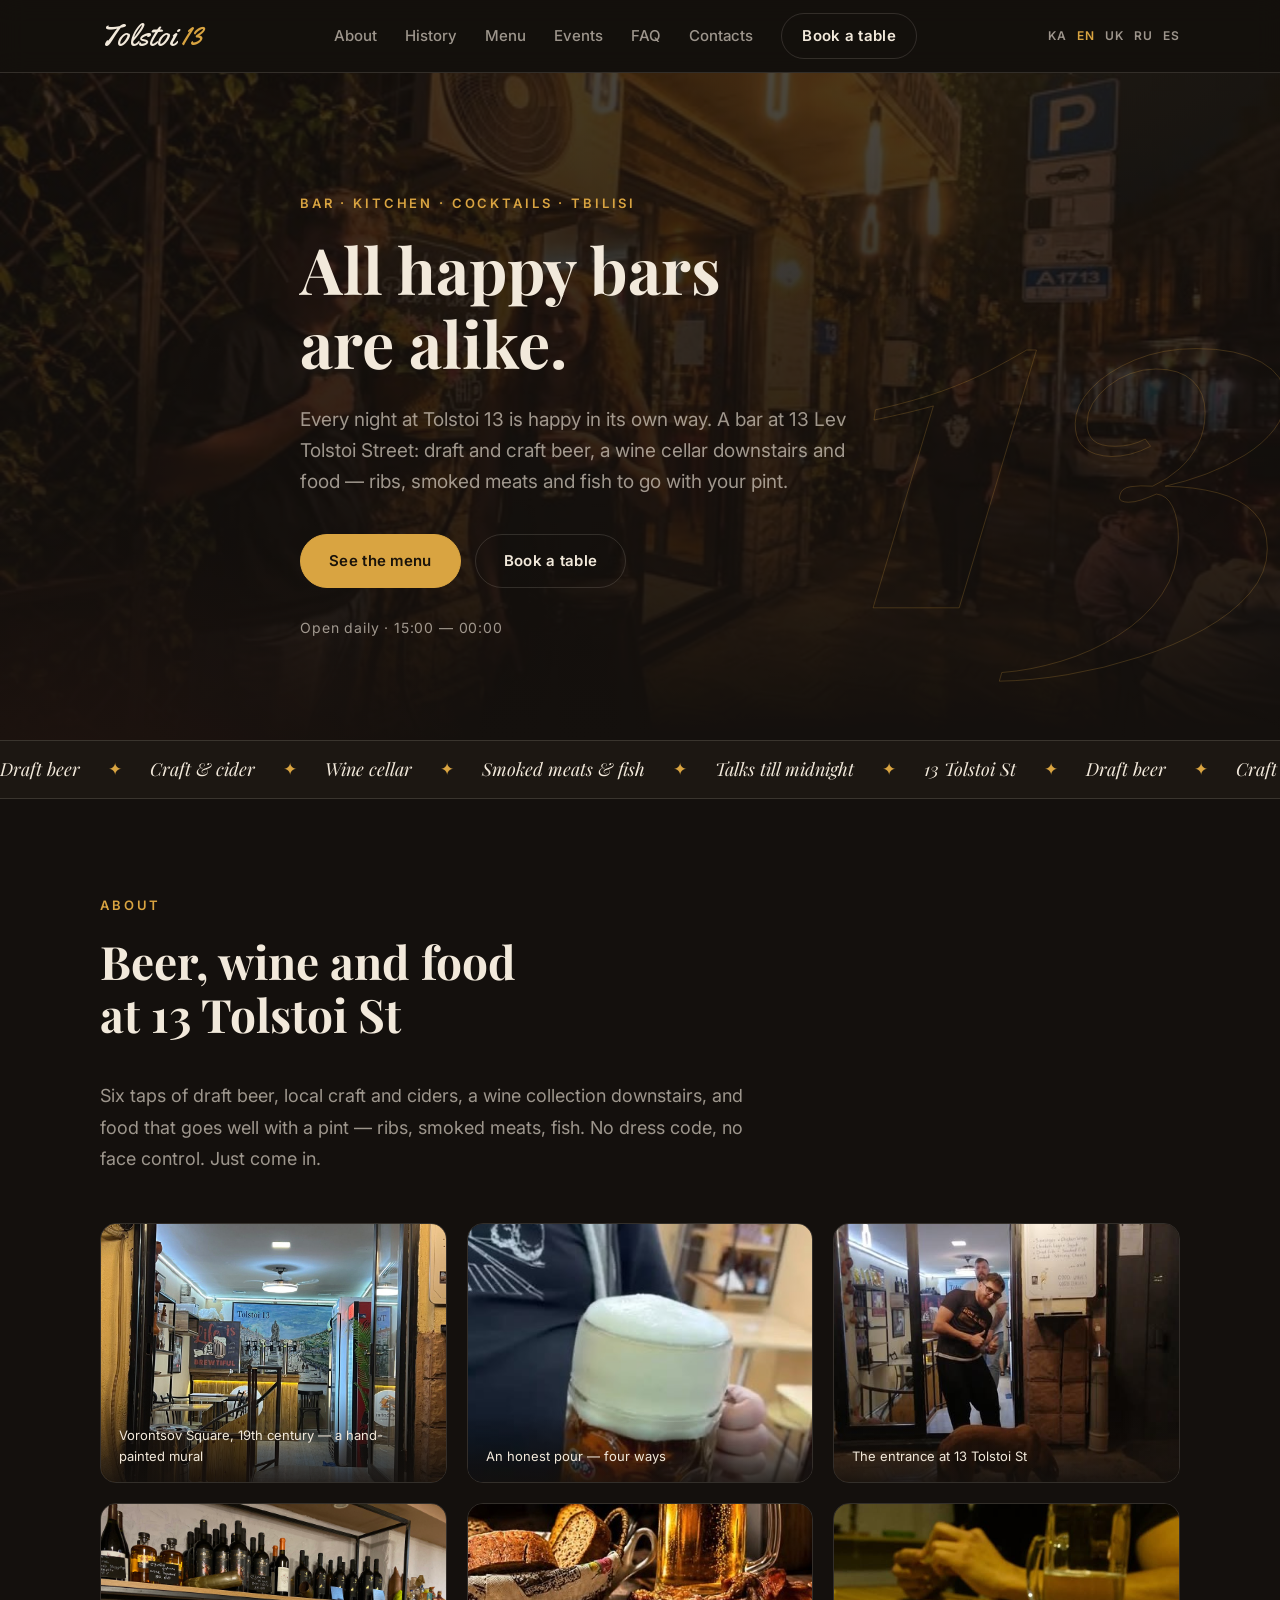
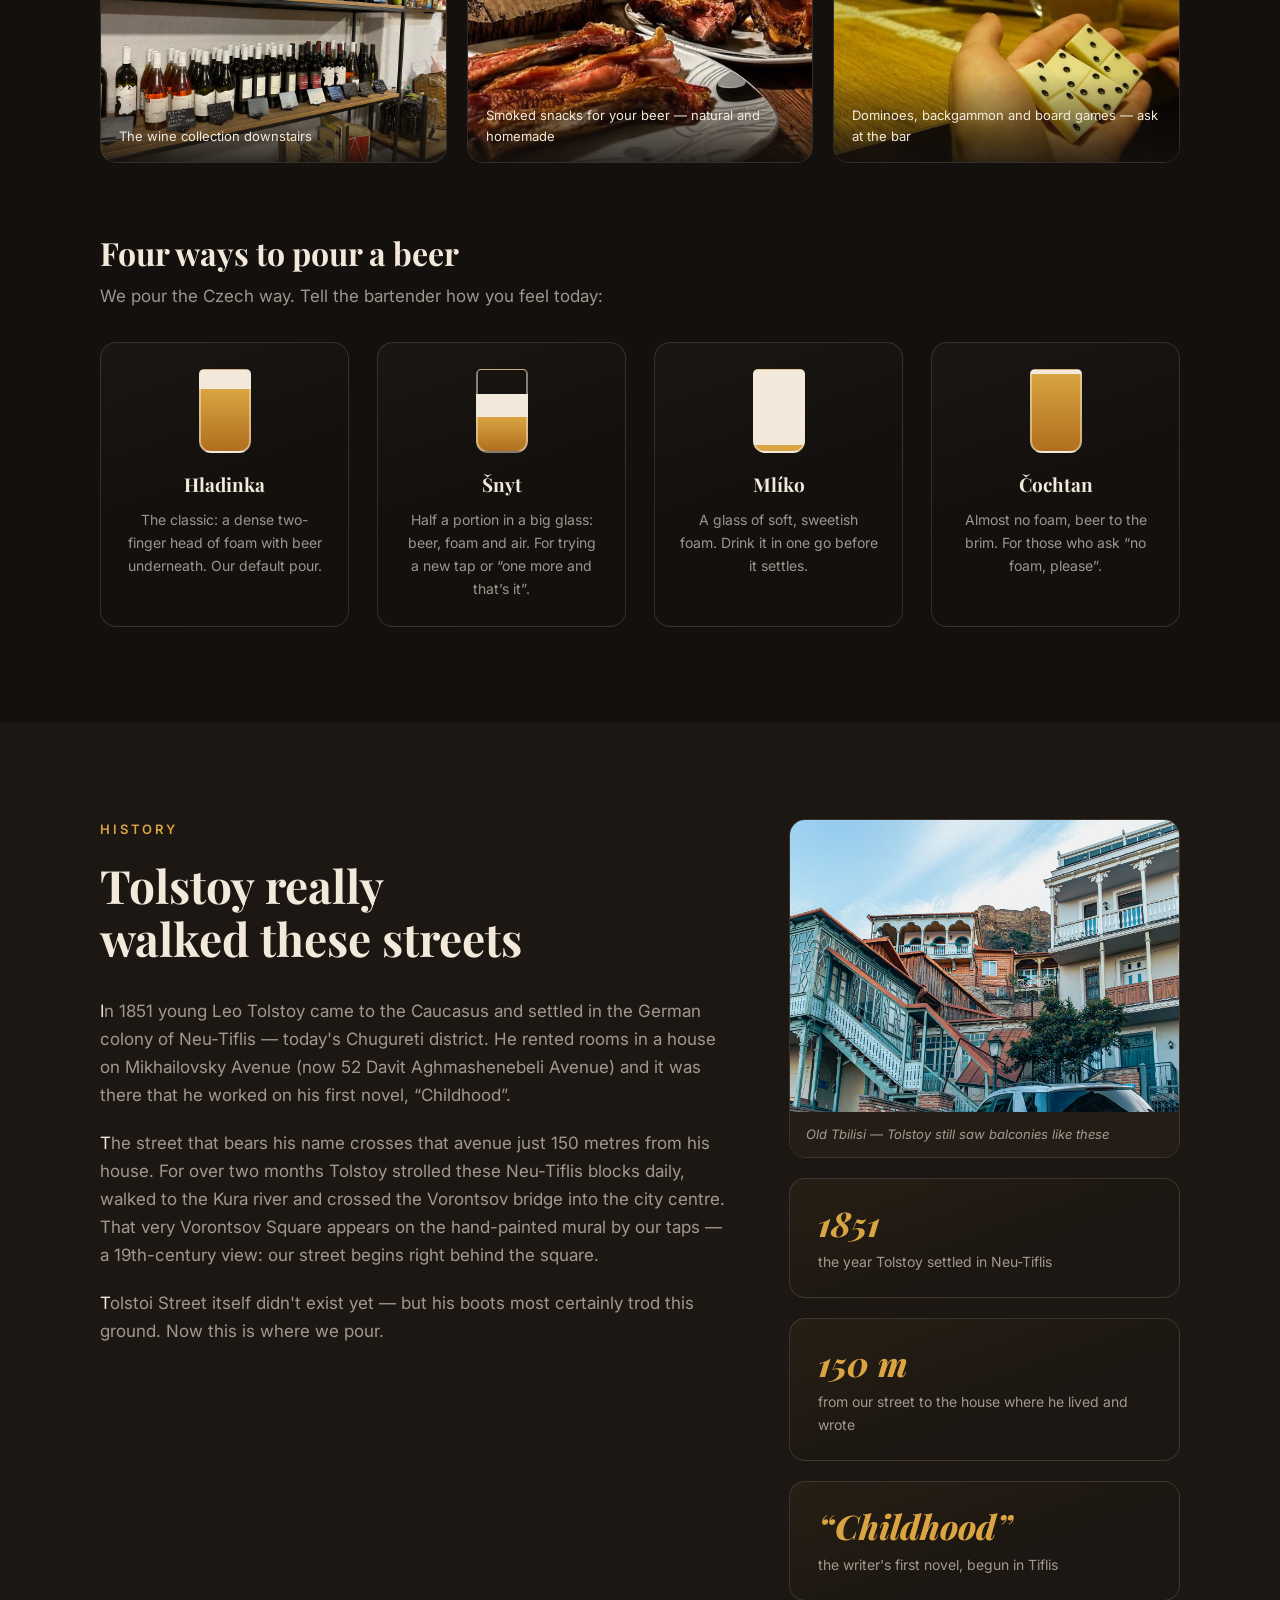
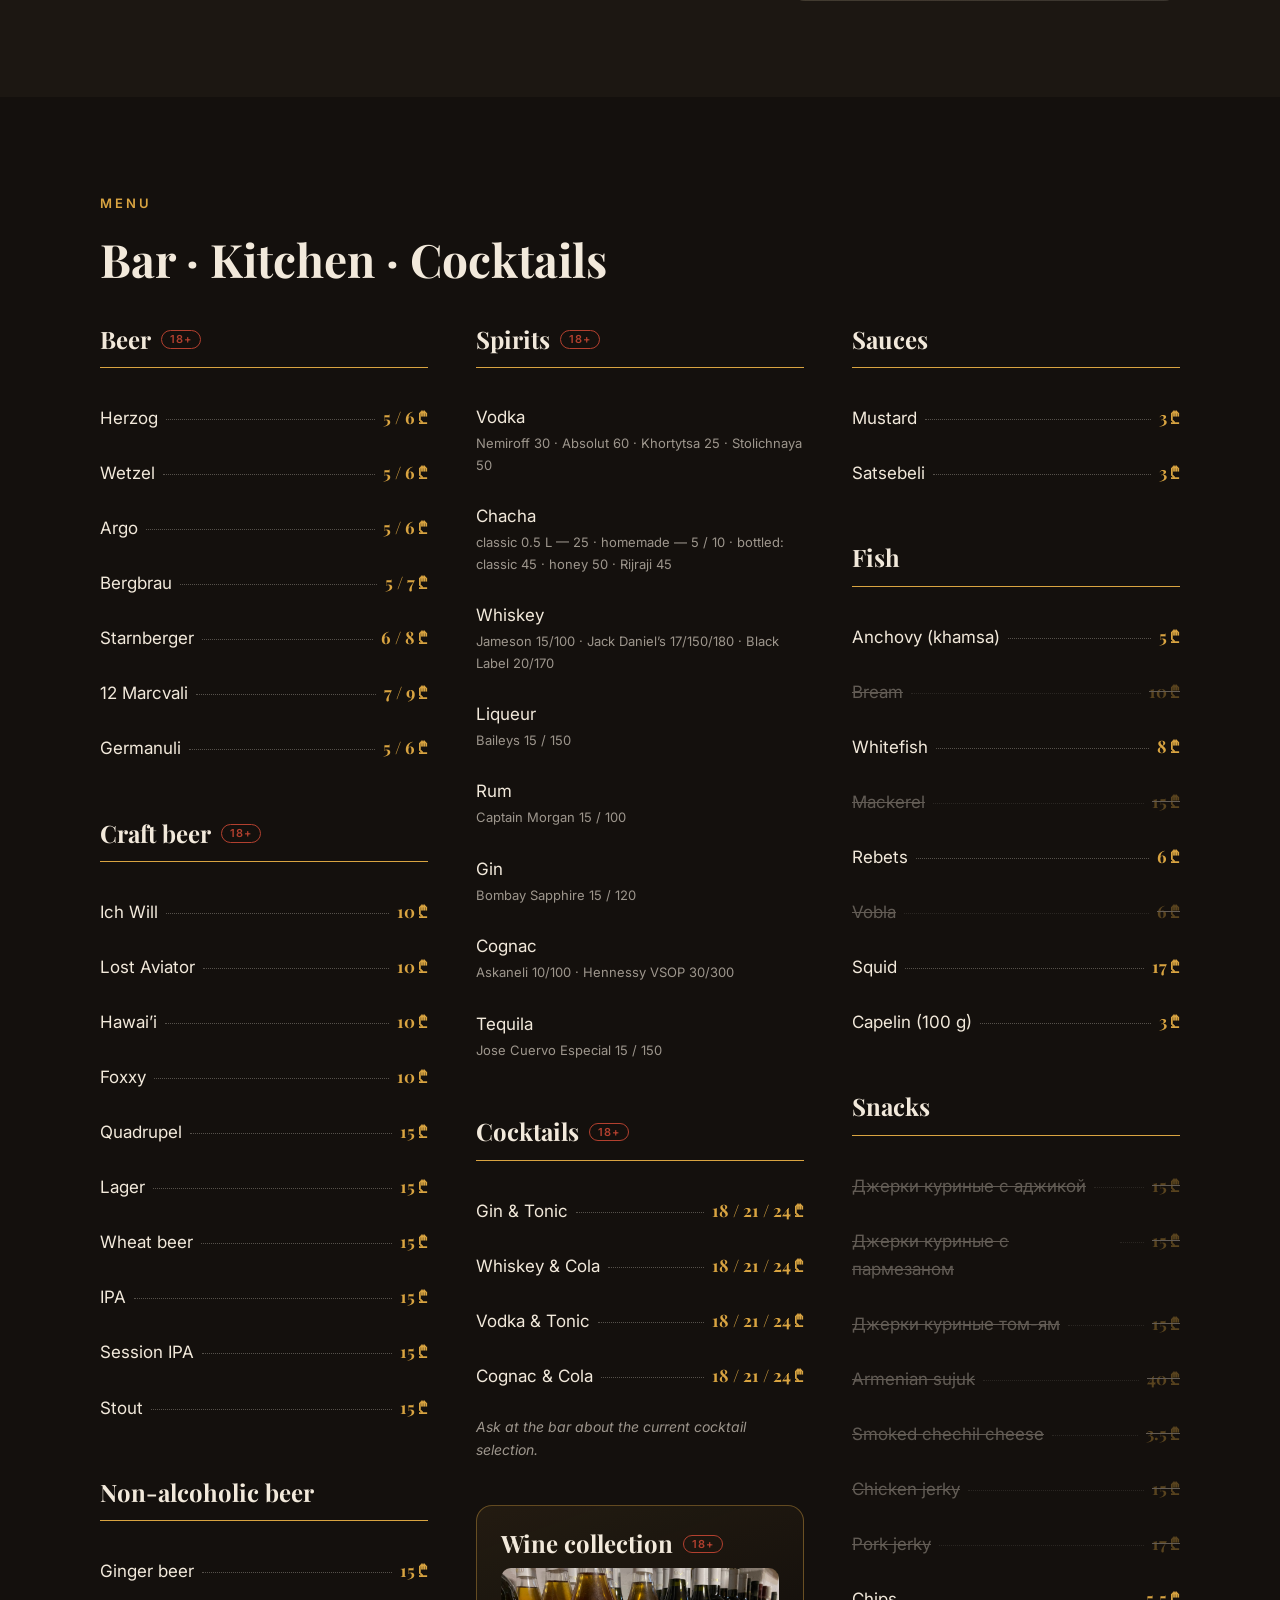
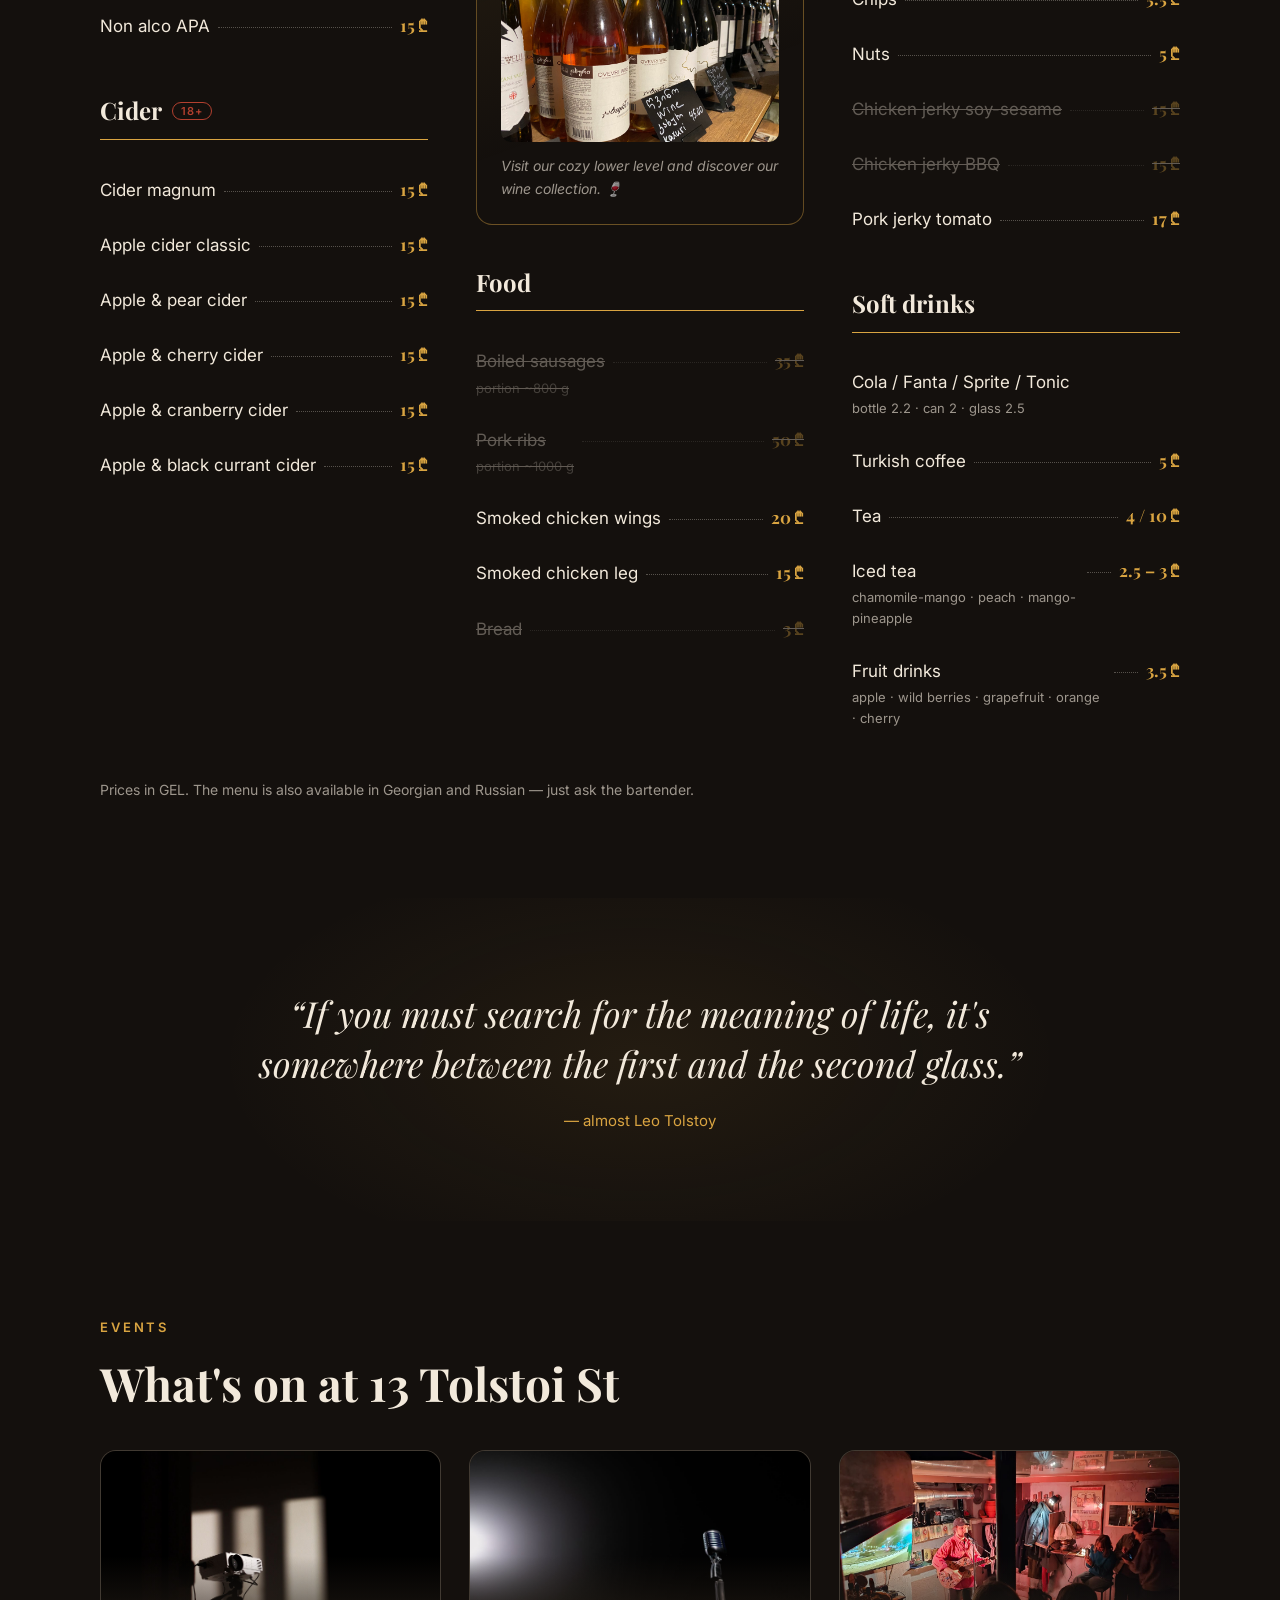
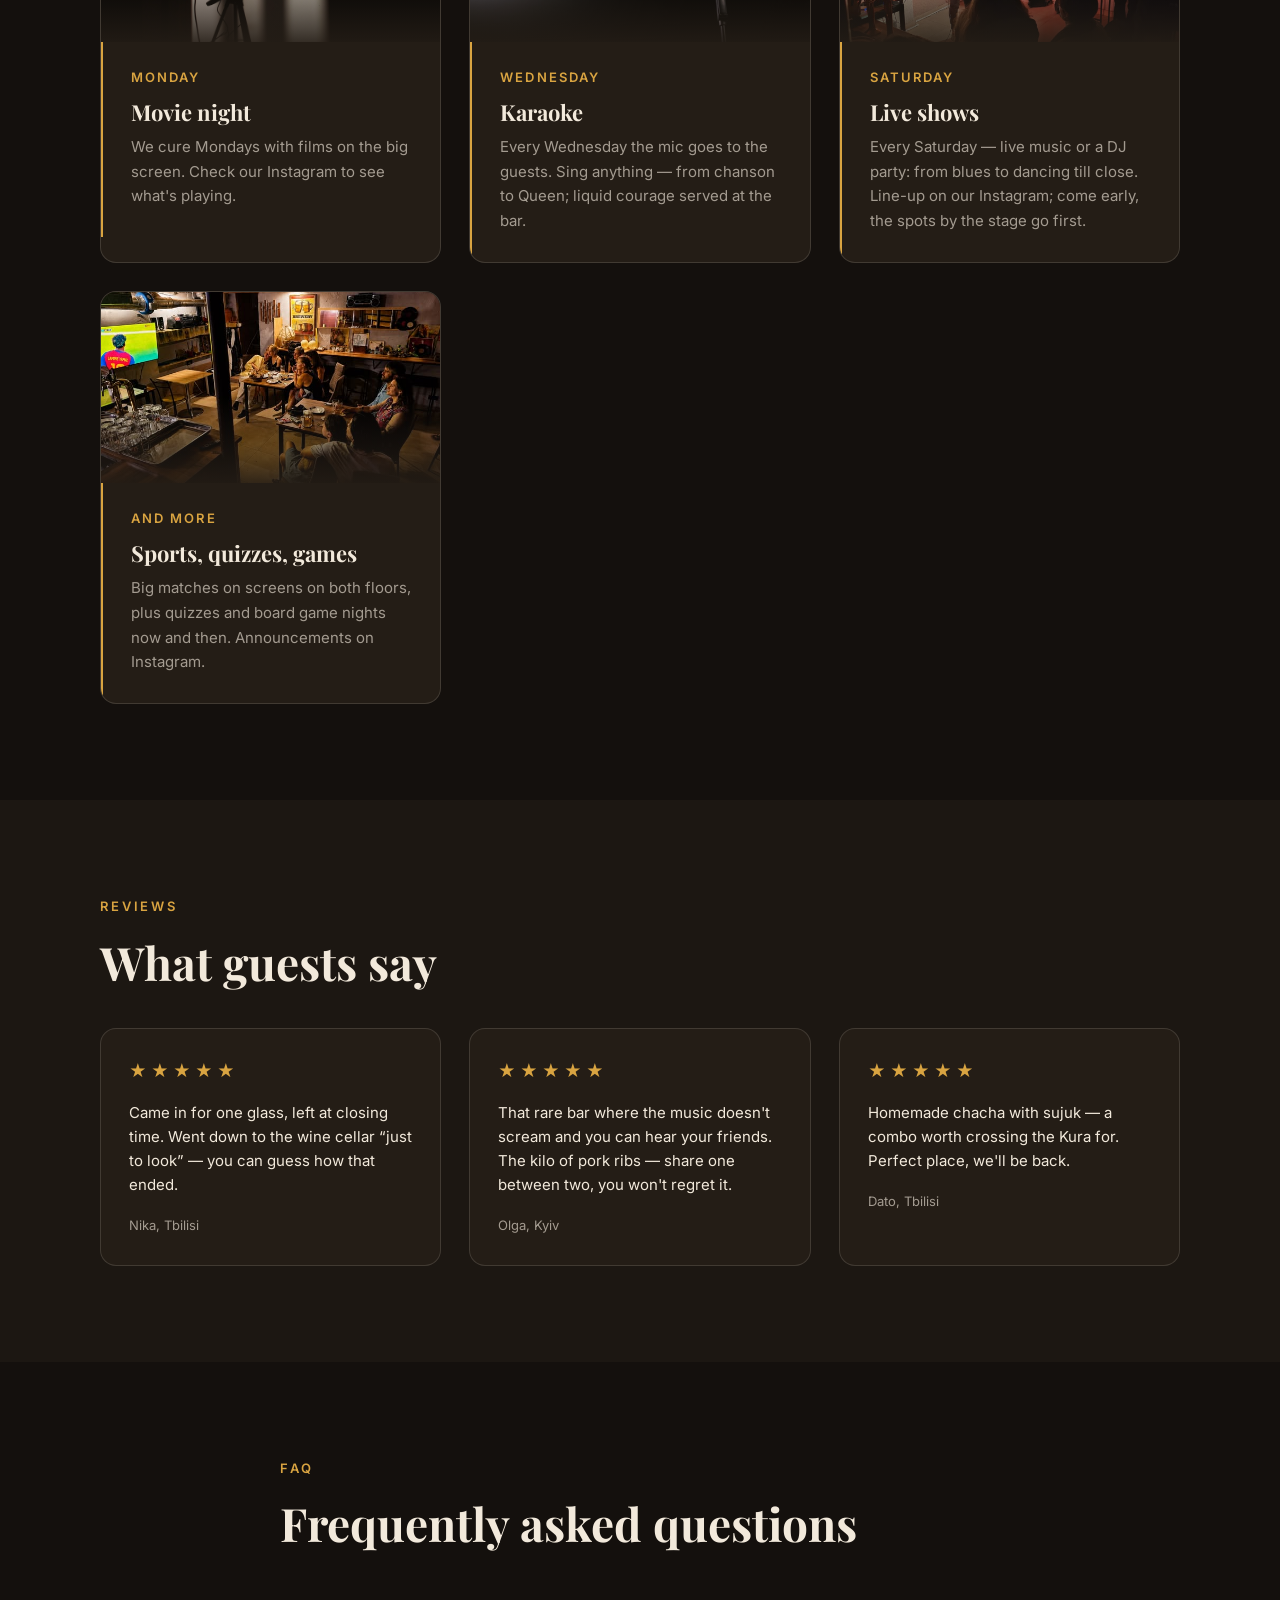
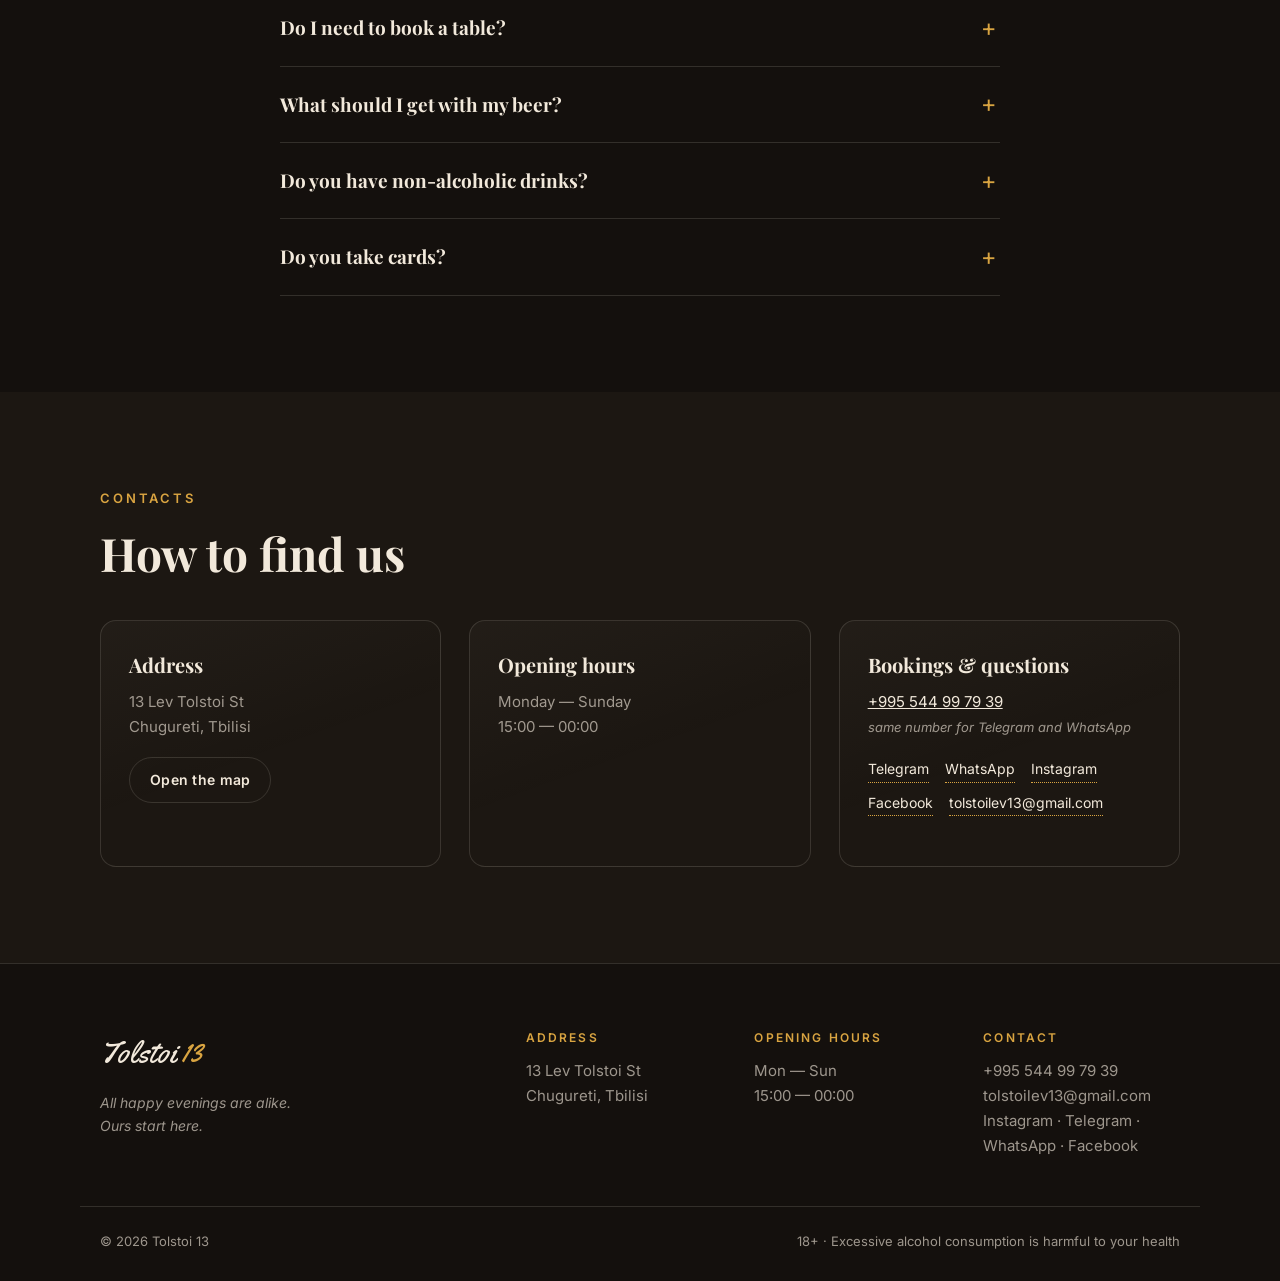
==== commit 3451cf24: "Menu sync from kassa (items, prices, availability) Co-Authored-By: Claude Fable 5 <noreply@anthropic" ====
--- a/en/index.html
+++ b/en/index.html
@@ -232,6 +232,13 @@
 
 
 
+
+
+
+
+
+
+
 <li>
                   <span class="menu-name">Herzog</span>
                     <span class="dots"></span><span class="price">5 / 6 ₾</span>
@@ -306,6 +313,16 @@
 
 
 
+
+
+
+
+
+
+
+
+
+
 <li>
                   <span class="menu-name">Ich Will</span>
                     <span class="dots"></span><span class="price">10 ₾</span>
@@ -359,6 +376,8 @@
 
 
 
+
+
 <li>
                   <span class="menu-name">Ginger beer</span>
                     <span class="dots"></span><span class="price">15 ₾</span>
@@ -380,6 +399,12 @@
                 
                 
             
+
+
+
+
+
+
 
 
 
@@ -506,6 +531,11 @@
 
 
 
+
+
+
+
+
 <li class="sold-out">
                   <span class="menu-name">Boiled sausages<em>portion ~800 g</em></span>
                     <span class="dots"></span><span class="price">35 ₾</span>
@@ -539,6 +569,8 @@
 
 
 
+
+
 <li>
                   <span class="menu-name">Mustard</span>
                     <span class="dots"></span><span class="price">3 ₾</span>
@@ -583,6 +615,14 @@
 
 
 
+
+
+
+
+
+
+
+
 <li>
                   <span class="menu-name">Anchovy (khamsa)</span>
                     <span class="dots"></span><span class="price">5 ₾</span>
@@ -654,12 +694,27 @@
 
 
 
+
+
+
+
+
+
+
+
+
+
+
 <li class="sold-out">
                   <span class="menu-name">Джерки куриные с аджикой</span>
                     <span class="dots"></span><span class="price">15 ₾</span>
                 </li>
 <li class="sold-out">
                   <span class="menu-name">Джерки куриные с пармезаном</span>
+                    <span class="dots"></span><span class="price">15 ₾</span>
+                </li>
+<li class="sold-out">
+                  <span class="menu-name">Джерки куриные том-ям</span>
                     <span class="dots"></span><span class="price">15 ₾</span>
                 </li>
 <li class="sold-out">
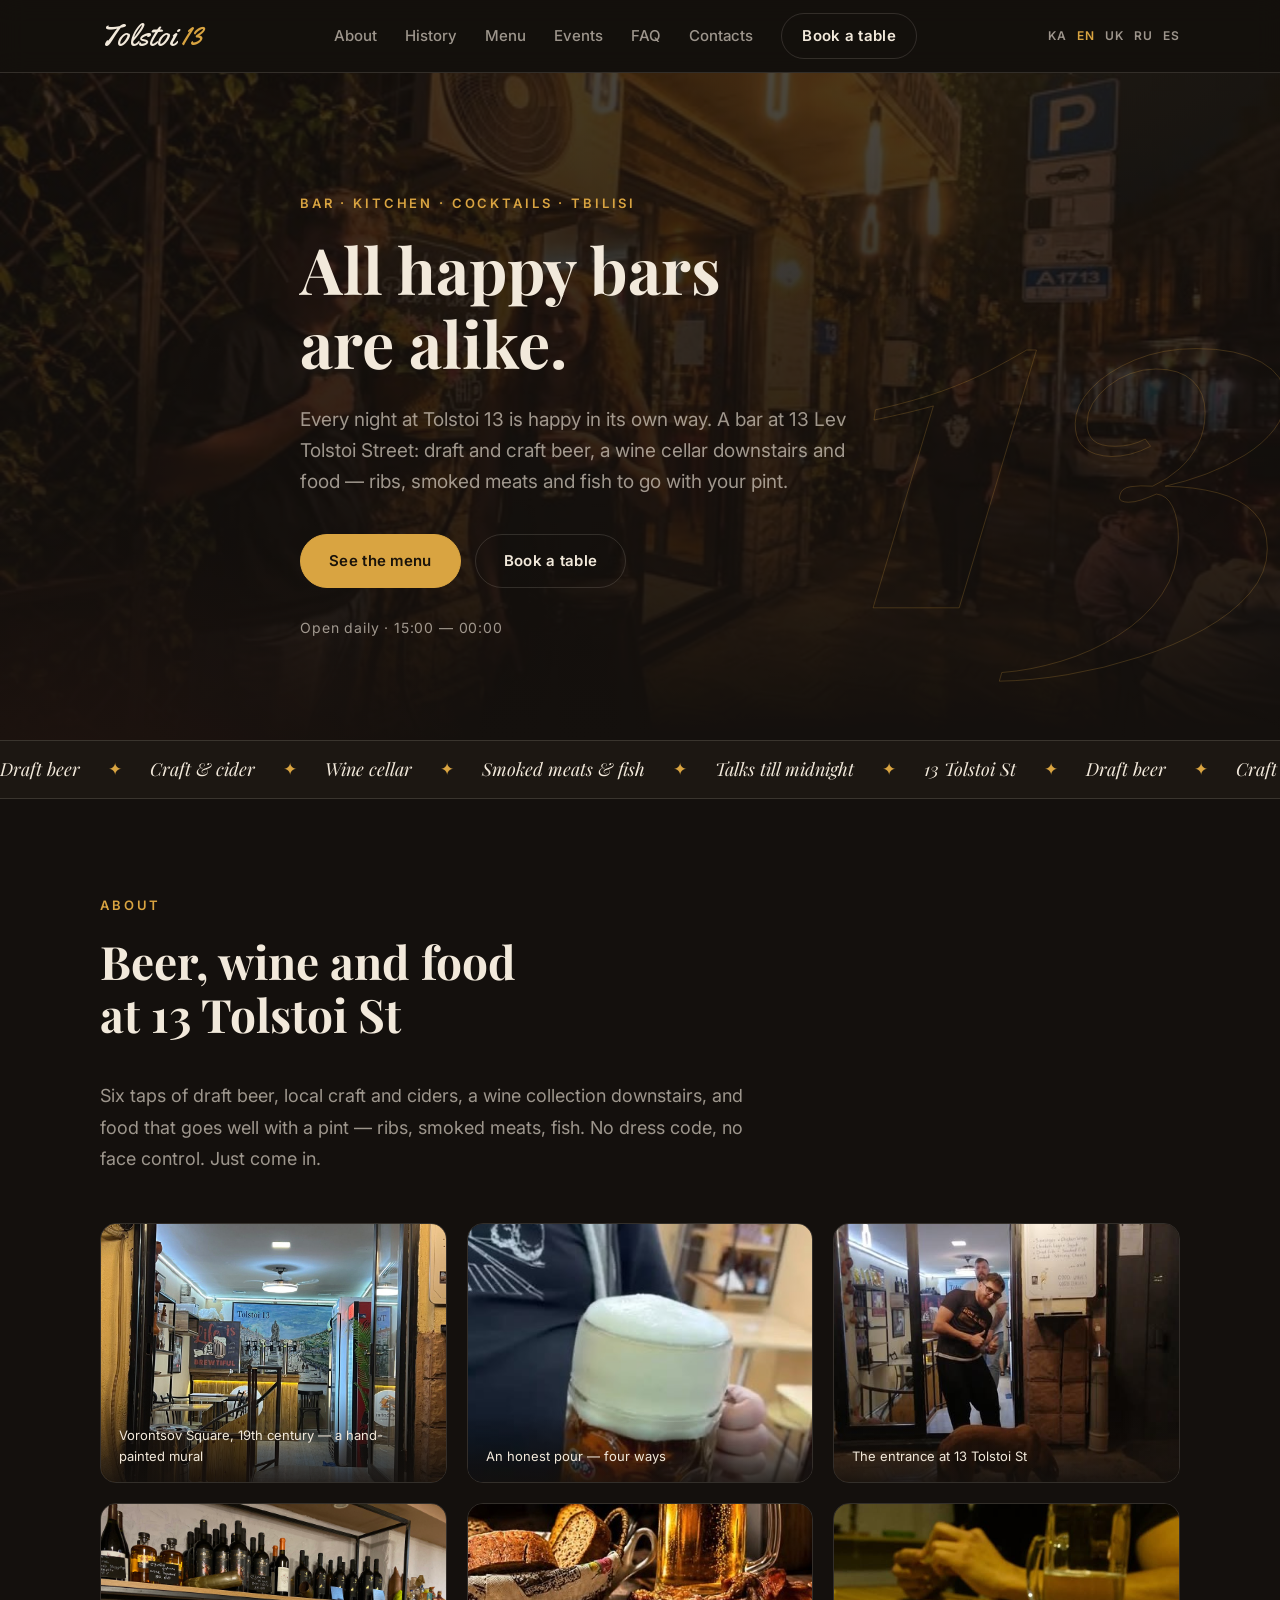
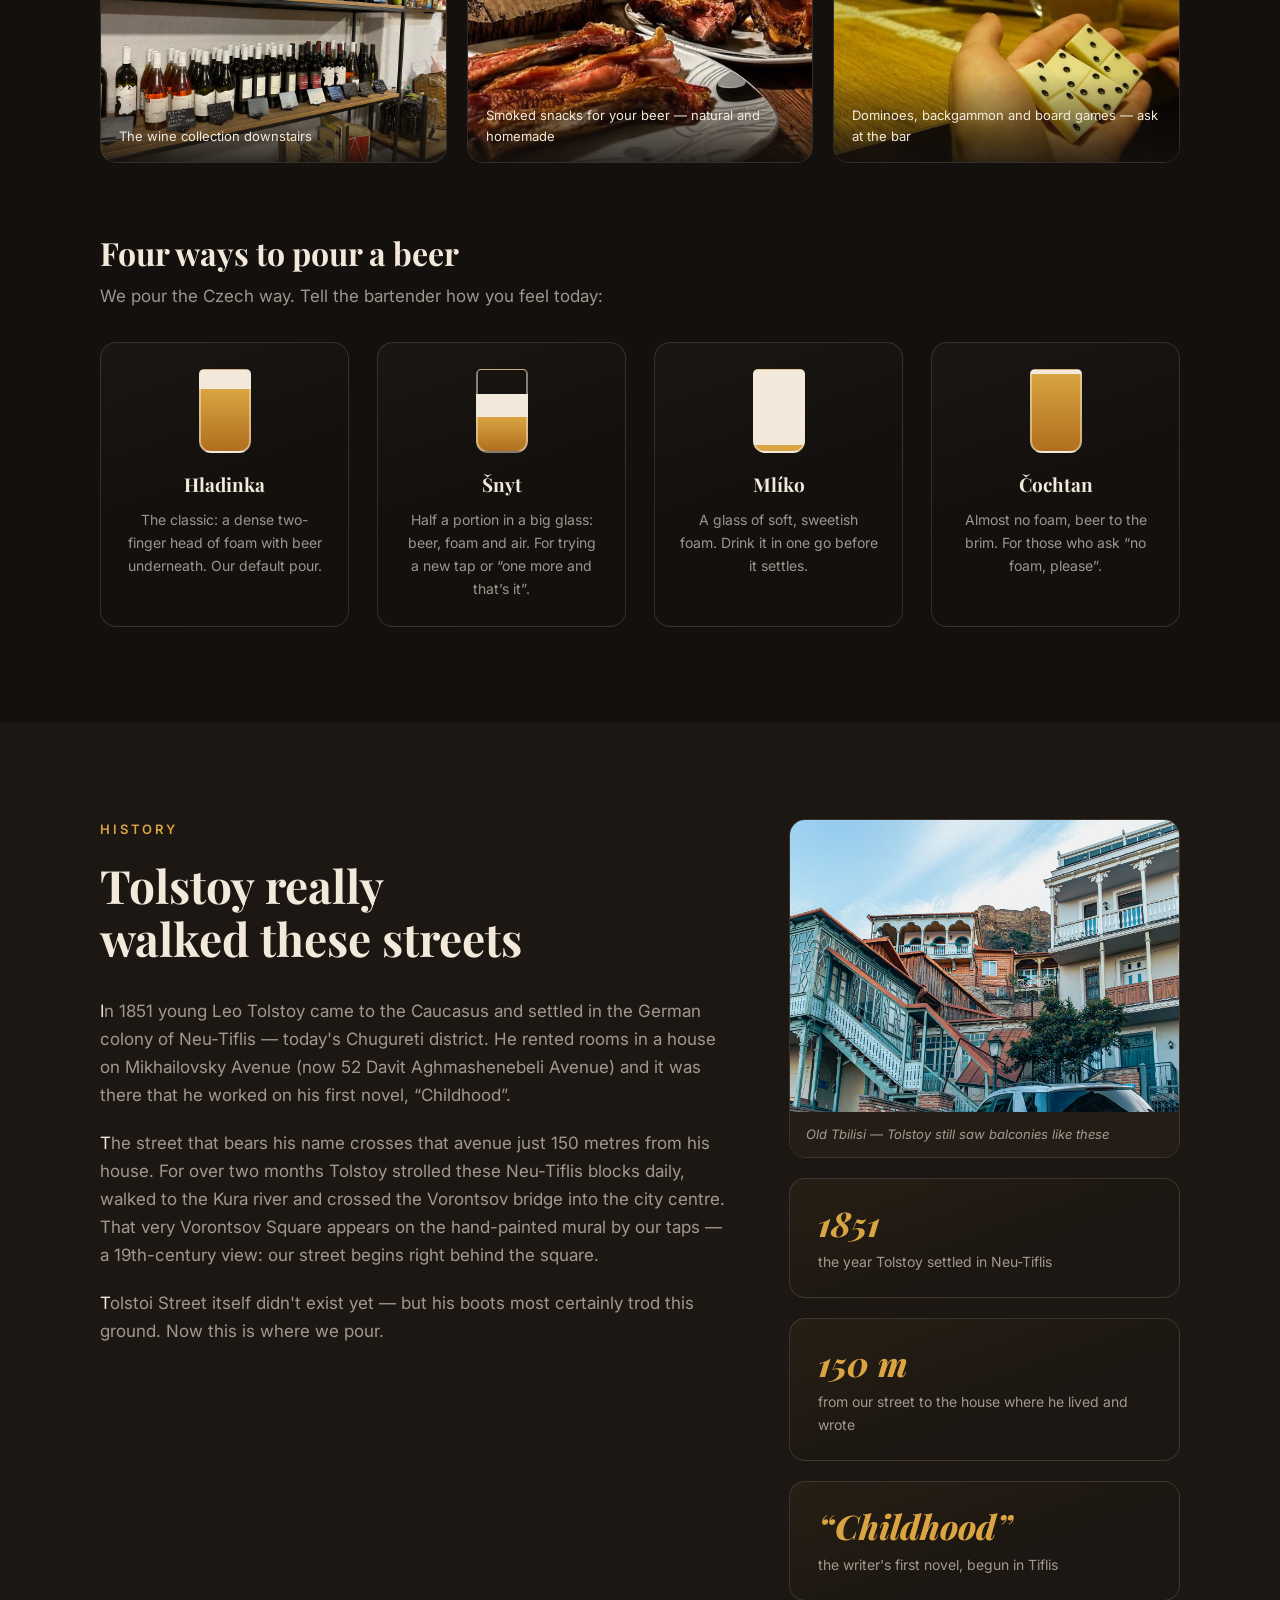
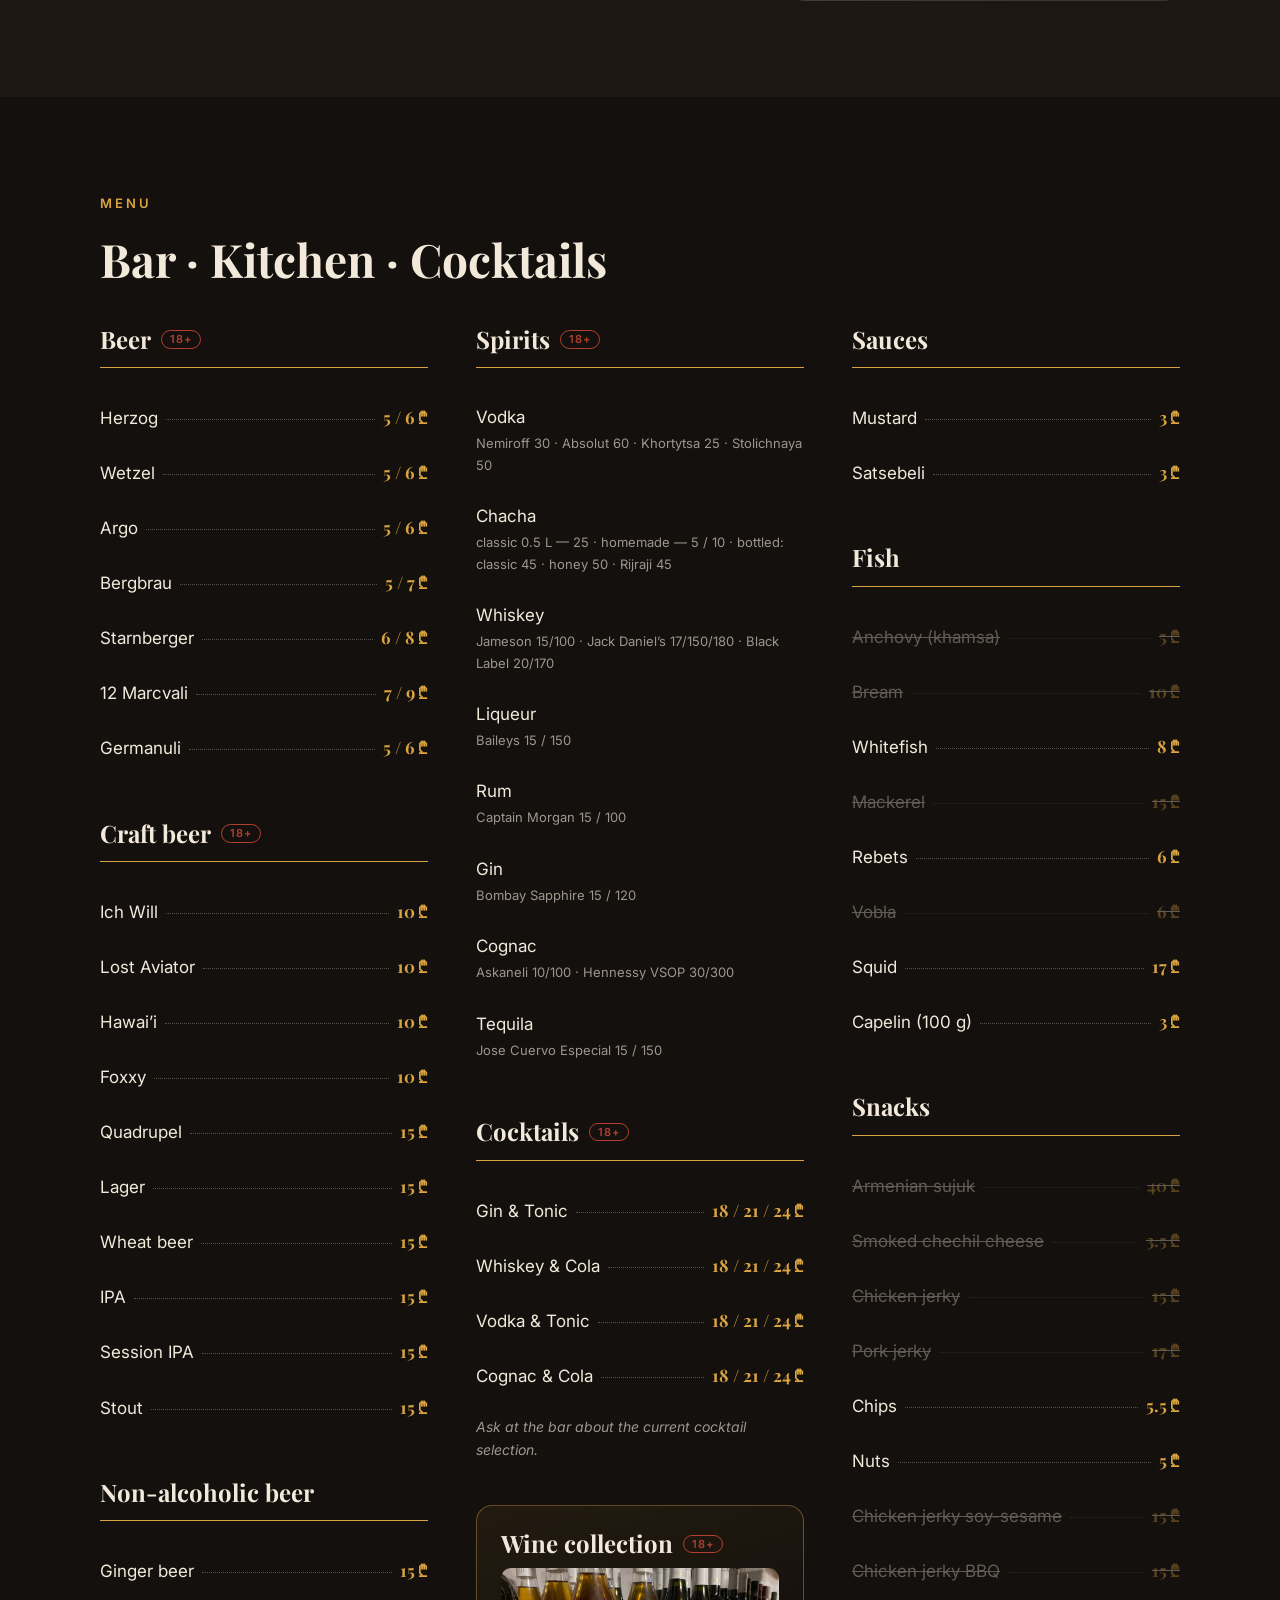
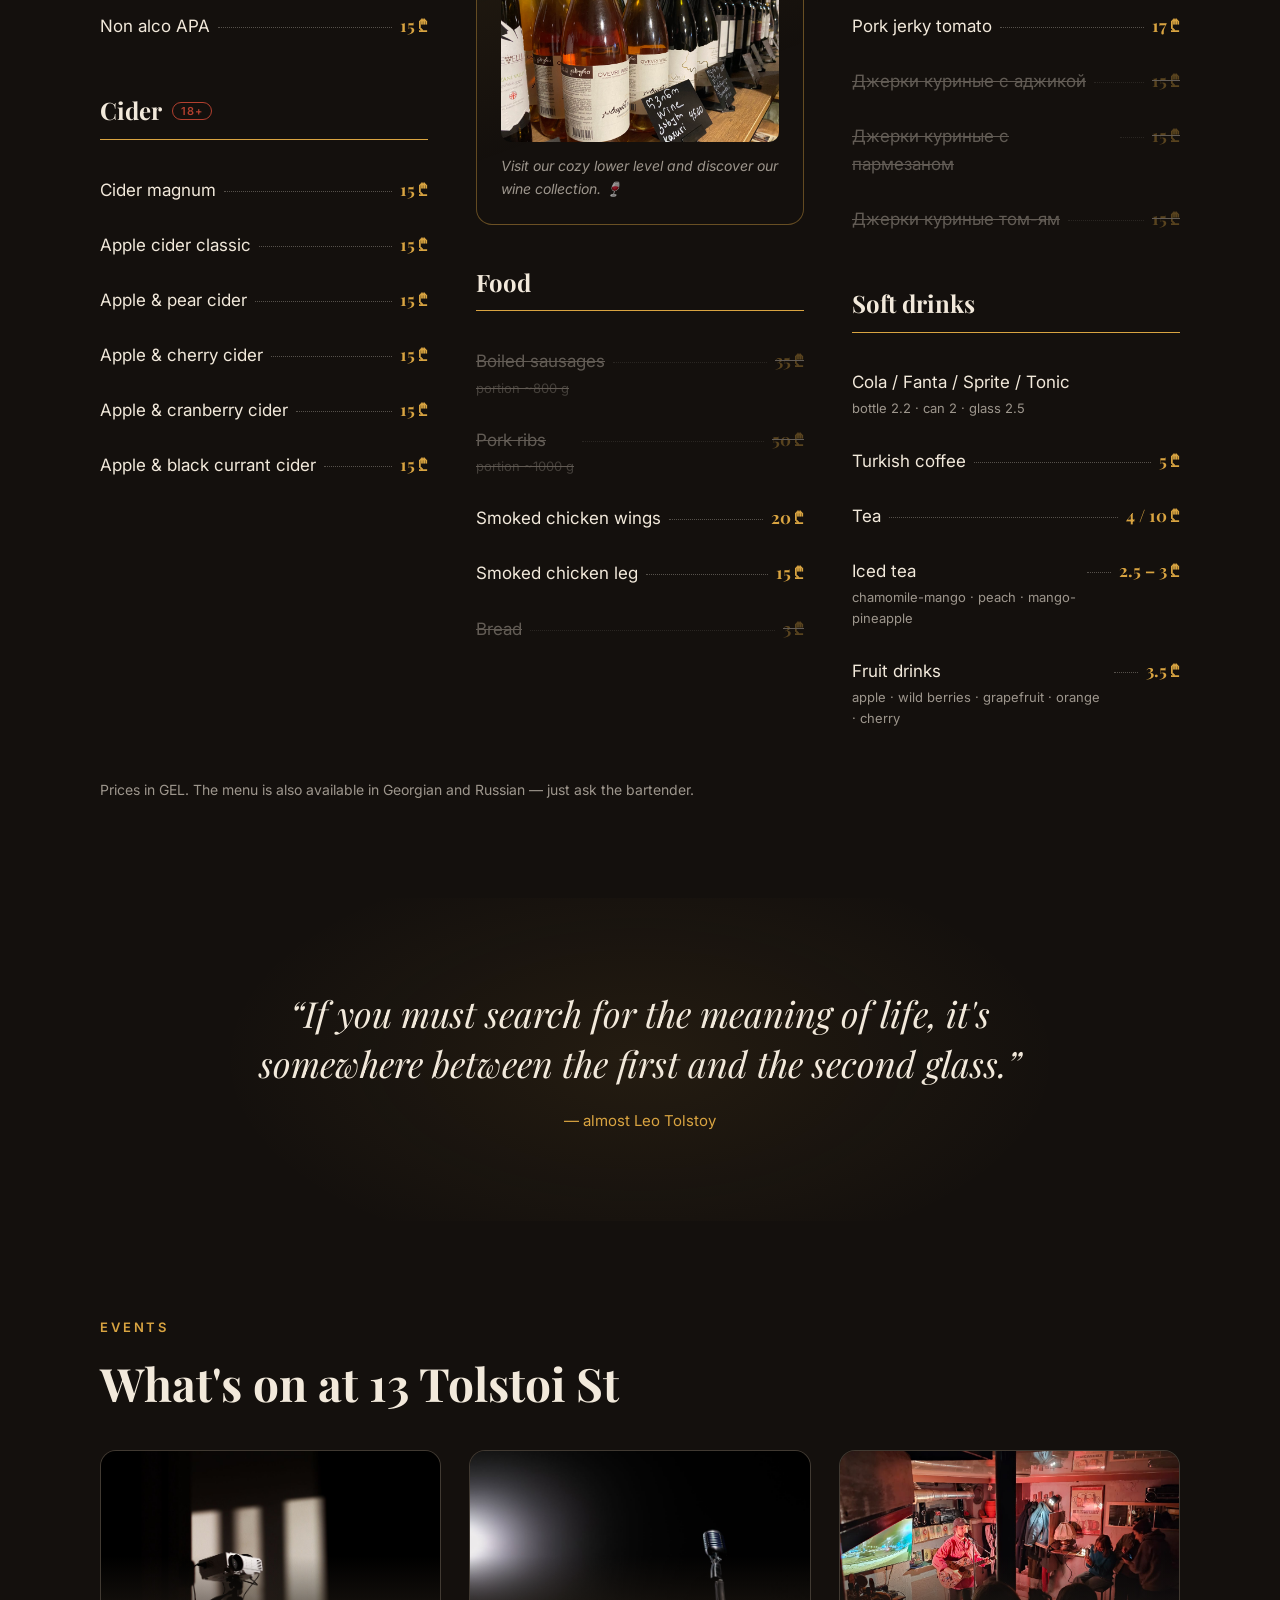
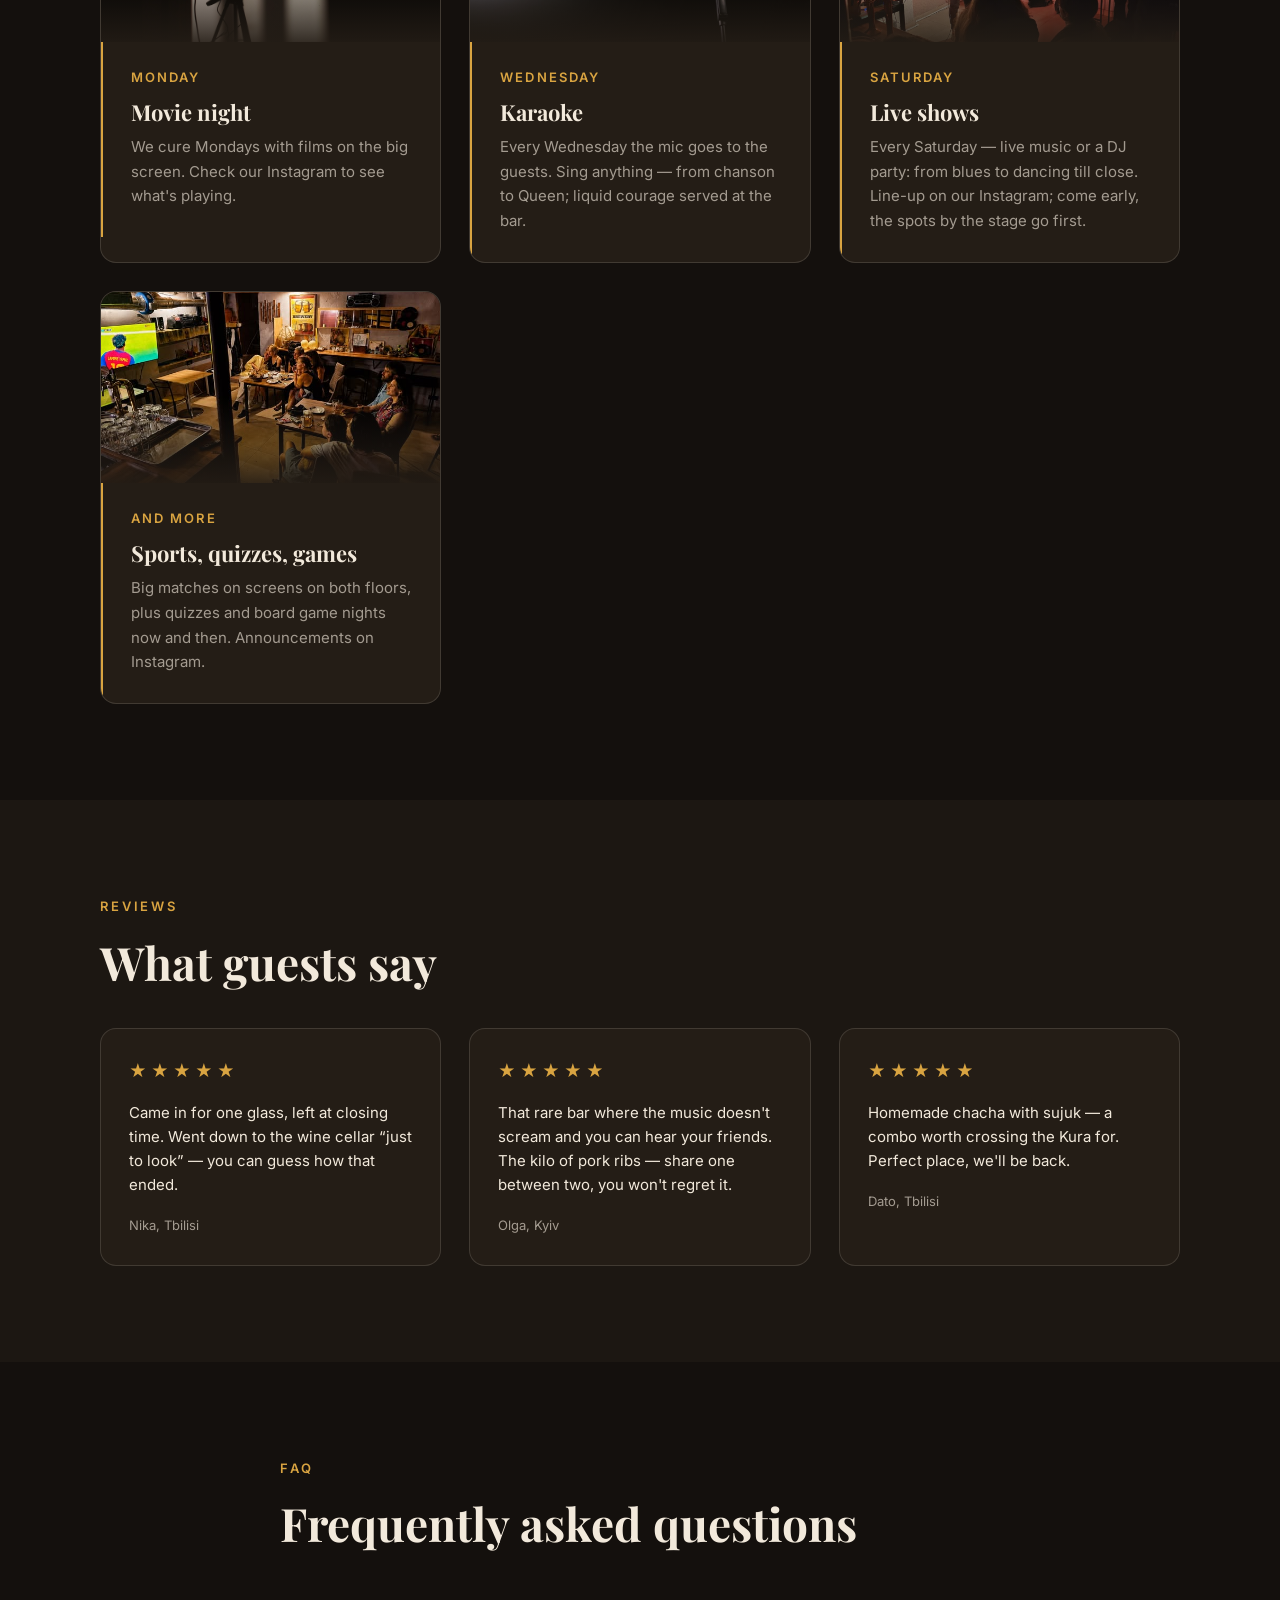
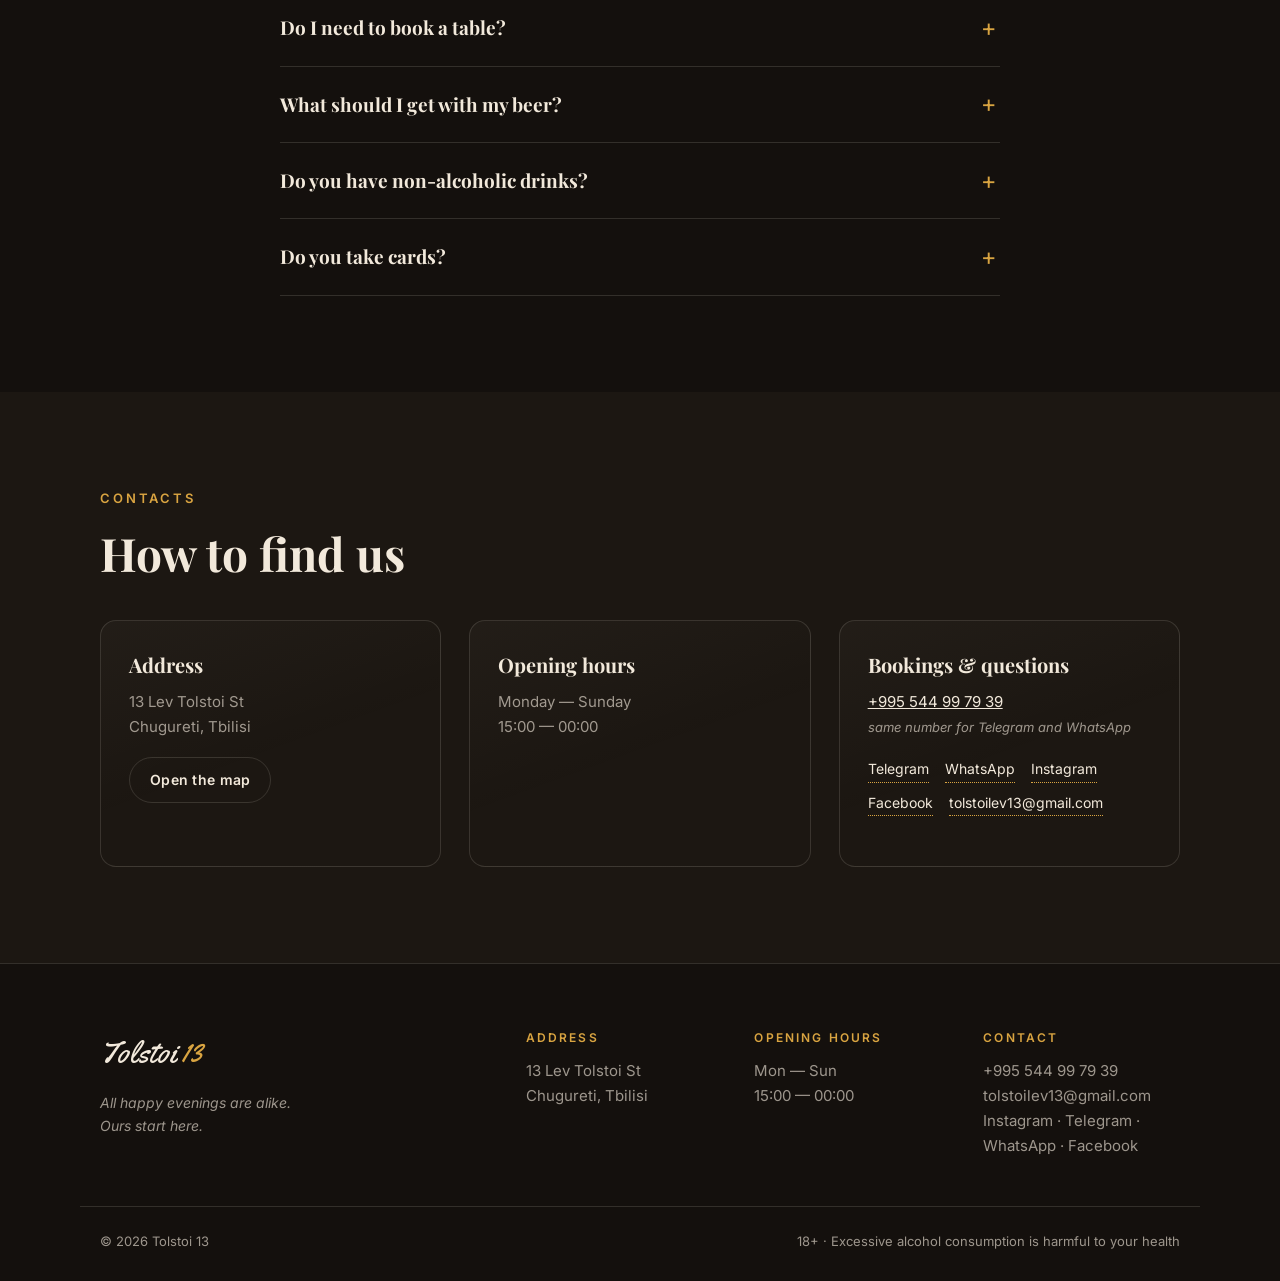
==== commit f33f91a6: "Menu sync from kassa (items, prices, availability) Co-Authored-By: Claude Fable 5 <noreply@anthropic" ====
--- a/en/index.html
+++ b/en/index.html
@@ -239,6 +239,13 @@
 
 
 
+
+
+
+
+
+
+
 <li>
                   <span class="menu-name">Herzog</span>
                     <span class="dots"></span><span class="price">5 / 6 ₾</span>
@@ -323,6 +330,16 @@
 
 
 
+
+
+
+
+
+
+
+
+
+
 <li>
                   <span class="menu-name">Ich Will</span>
                     <span class="dots"></span><span class="price">10 ₾</span>
@@ -378,6 +395,8 @@
 
 
 
+
+
 <li>
                   <span class="menu-name">Ginger beer</span>
                     <span class="dots"></span><span class="price">15 ₾</span>
@@ -399,6 +418,12 @@
                 
                 
             
+
+
+
+
+
+
 
 
 
@@ -536,6 +561,11 @@
 
 
 
+
+
+
+
+
 <li class="sold-out">
                   <span class="menu-name">Boiled sausages<em>portion ~800 g</em></span>
                     <span class="dots"></span><span class="price">35 ₾</span>
@@ -571,6 +601,8 @@
 
 
 
+
+
 <li>
                   <span class="menu-name">Mustard</span>
                     <span class="dots"></span><span class="price">3 ₾</span>
@@ -623,7 +655,15 @@
 
 
 
-<li>
+
+
+
+
+
+
+
+
+<li class="sold-out">
                   <span class="menu-name">Anchovy (khamsa)</span>
                     <span class="dots"></span><span class="price">5 ₾</span>
                 </li>
@@ -705,18 +745,18 @@
 
 
 
-<li class="sold-out">
-                  <span class="menu-name">Джерки куриные с аджикой</span>
-                    <span class="dots"></span><span class="price">15 ₾</span>
-                </li>
-<li class="sold-out">
-                  <span class="menu-name">Джерки куриные с пармезаном</span>
-                    <span class="dots"></span><span class="price">15 ₾</span>
-                </li>
-<li class="sold-out">
-                  <span class="menu-name">Джерки куриные том-ям</span>
-                    <span class="dots"></span><span class="price">15 ₾</span>
-                </li>
+
+
+
+
+
+
+
+
+
+
+
+
 <li class="sold-out">
                   <span class="menu-name">Armenian sujuk</span>
                     <span class="dots"></span><span class="price">40 ₾</span>
@@ -750,6 +790,18 @@
 <li>
                   <span class="menu-name">Pork jerky tomato</span>
                     <span class="dots"></span><span class="price">17 ₾</span>
+                </li>
+<li class="sold-out">
+                  <span class="menu-name">Джерки куриные с аджикой</span>
+                    <span class="dots"></span><span class="price">15 ₾</span>
+                </li>
+<li class="sold-out">
+                  <span class="menu-name">Джерки куриные с пармезаном</span>
+                    <span class="dots"></span><span class="price">15 ₾</span>
+                </li>
+<li class="sold-out">
+                  <span class="menu-name">Джерки куриные том-ям</span>
+                    <span class="dots"></span><span class="price">15 ₾</span>
                 </li>
 </ul>
         </div>
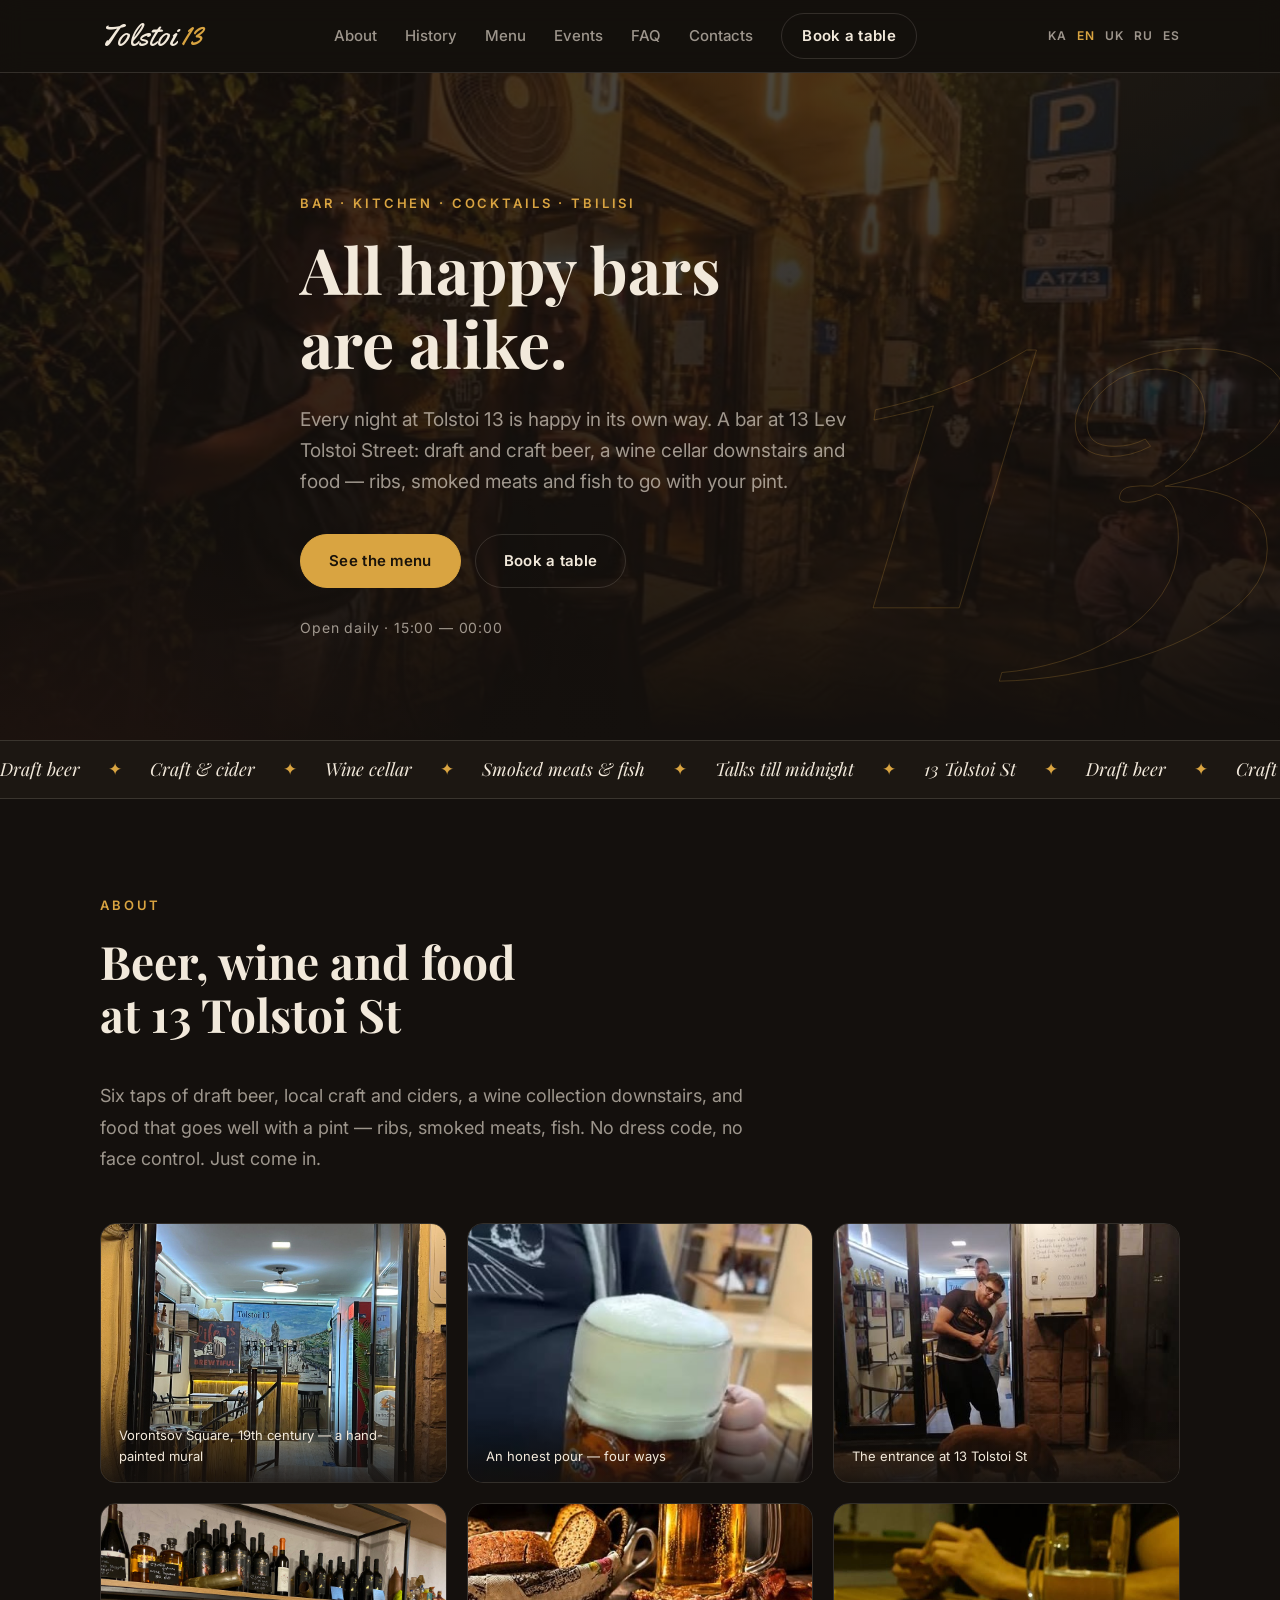
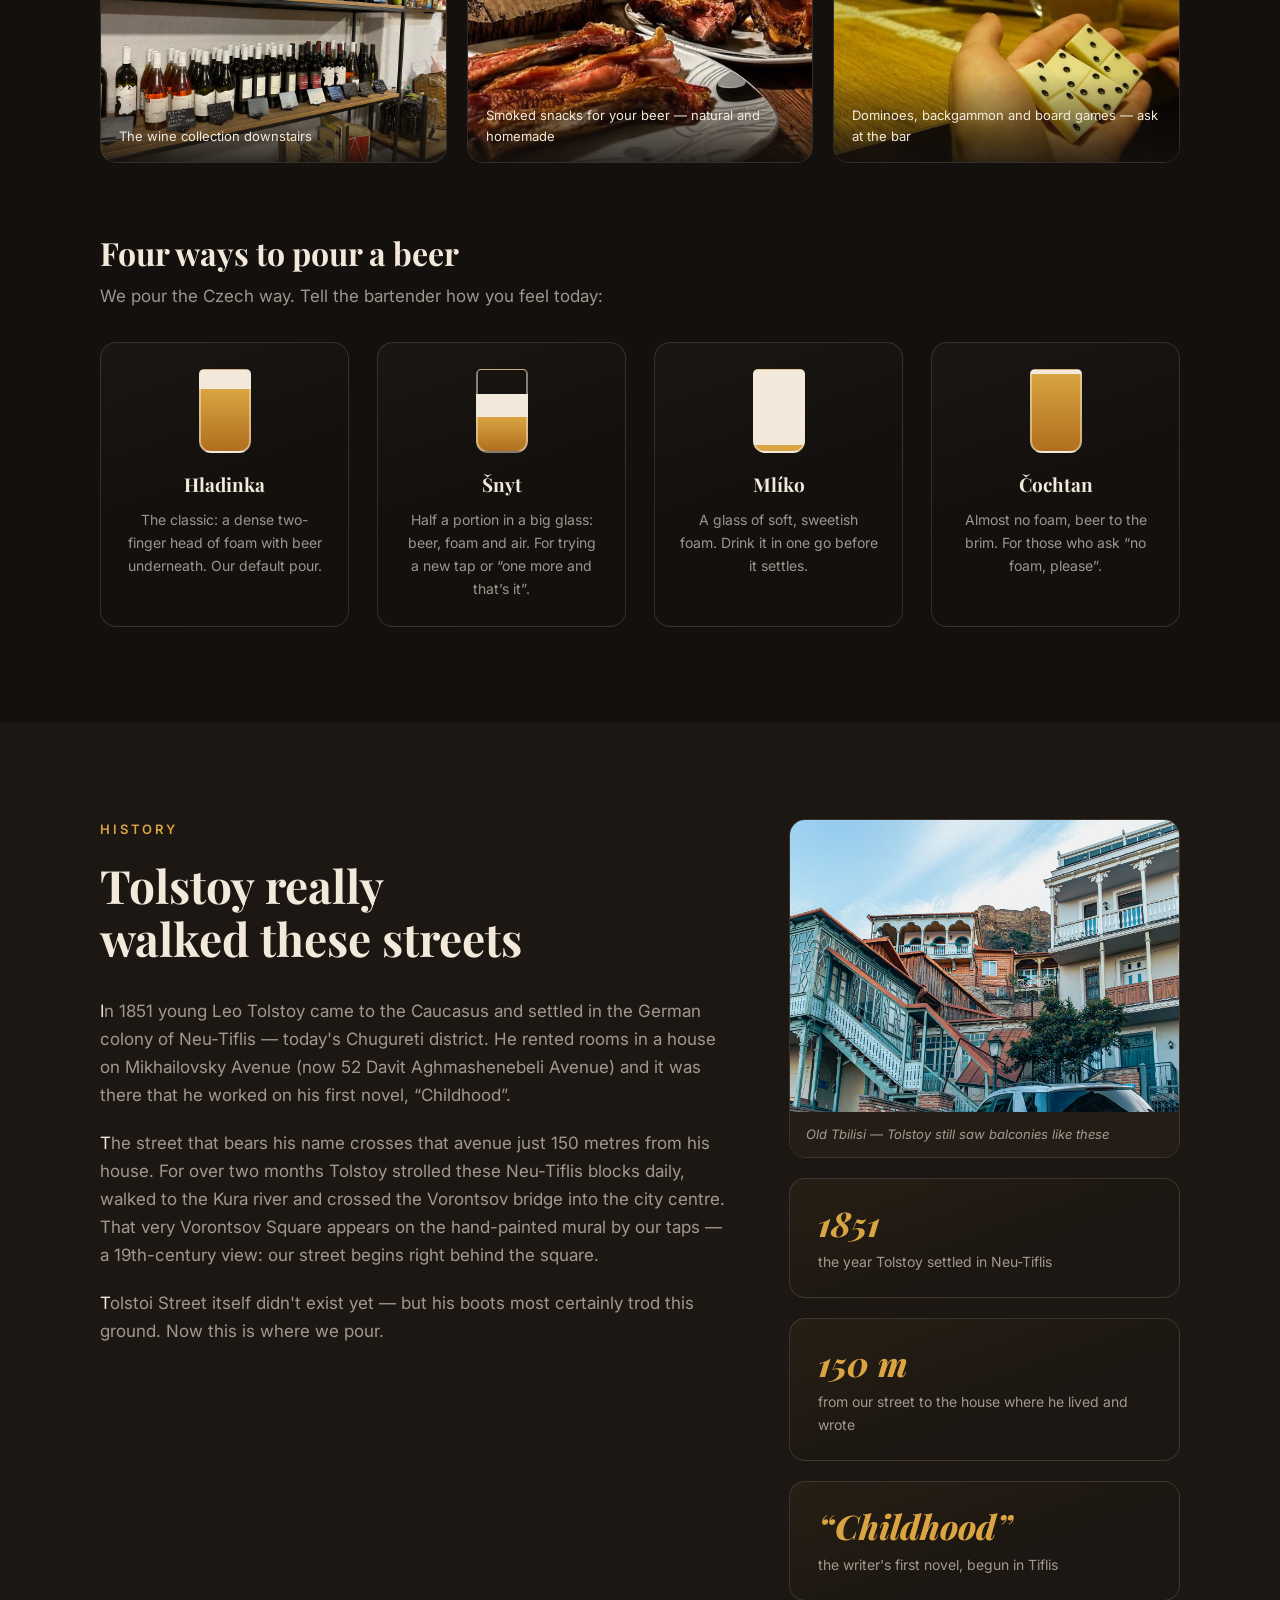
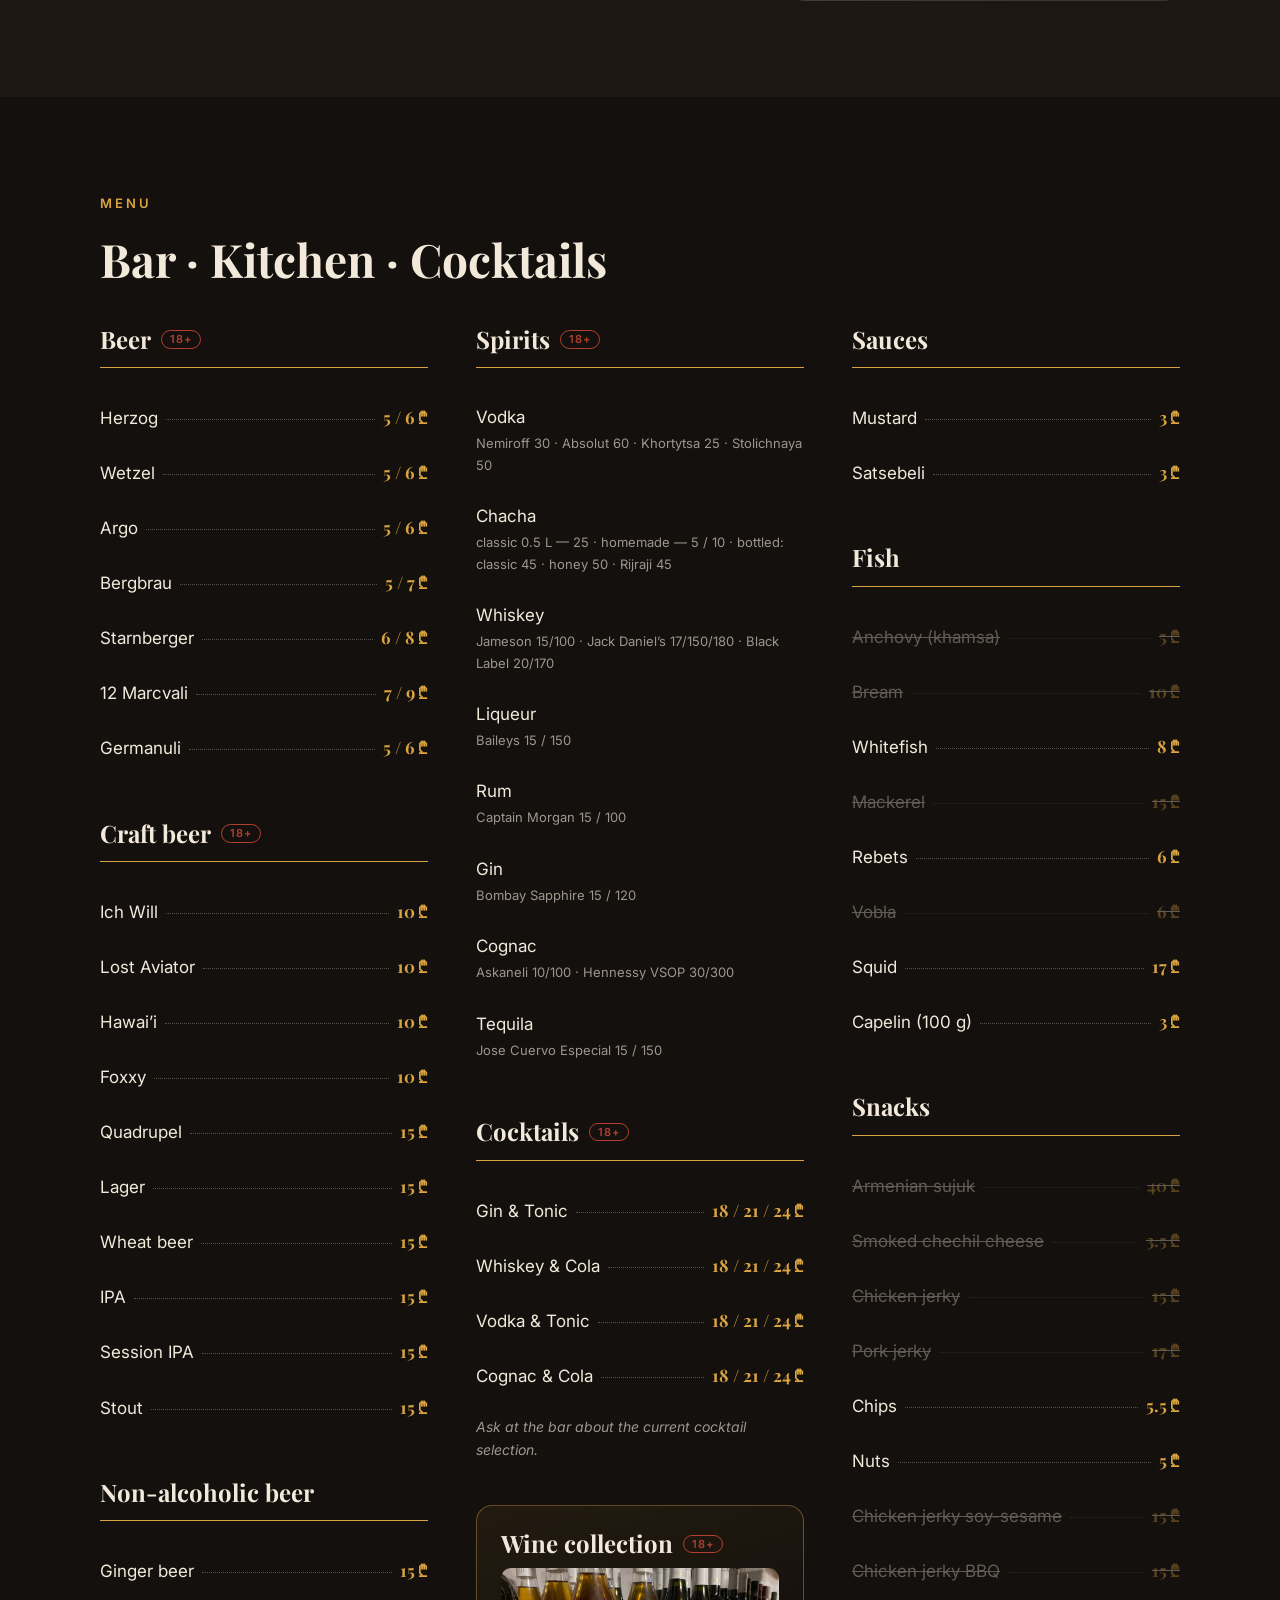
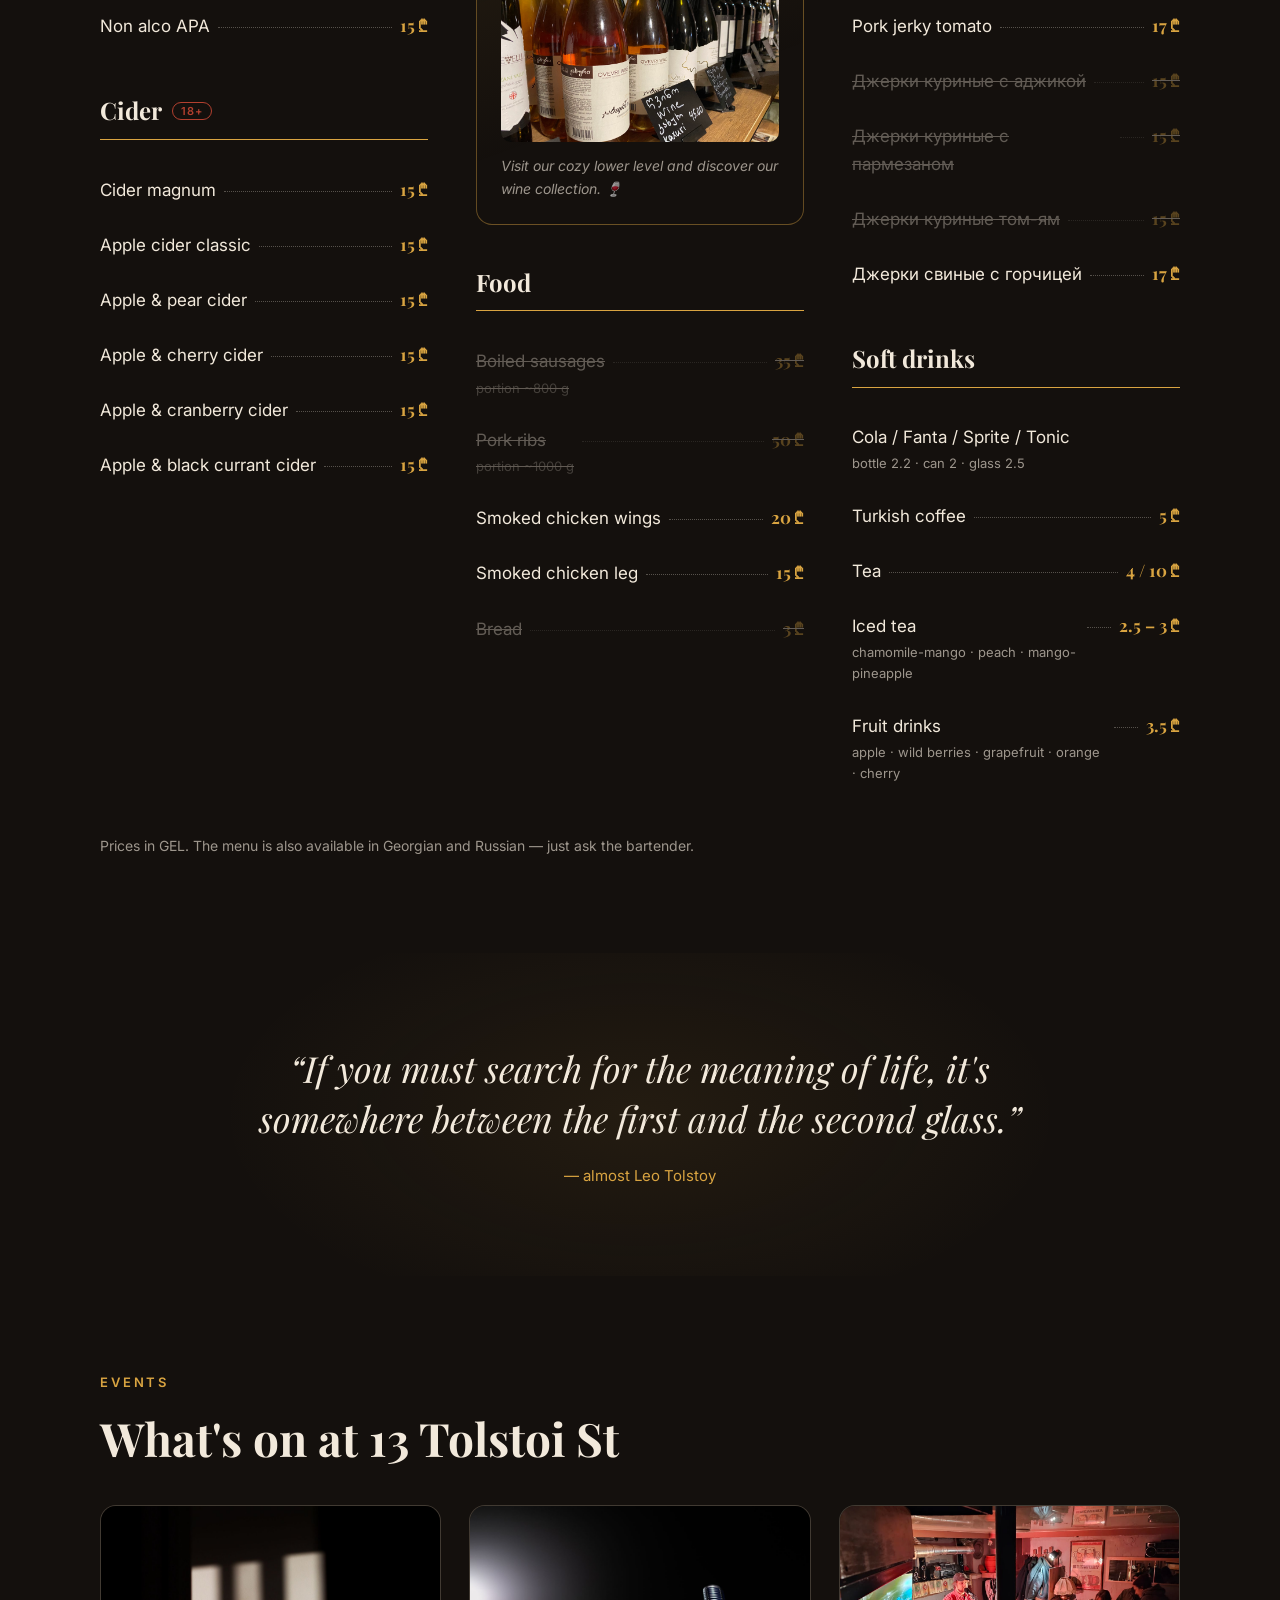
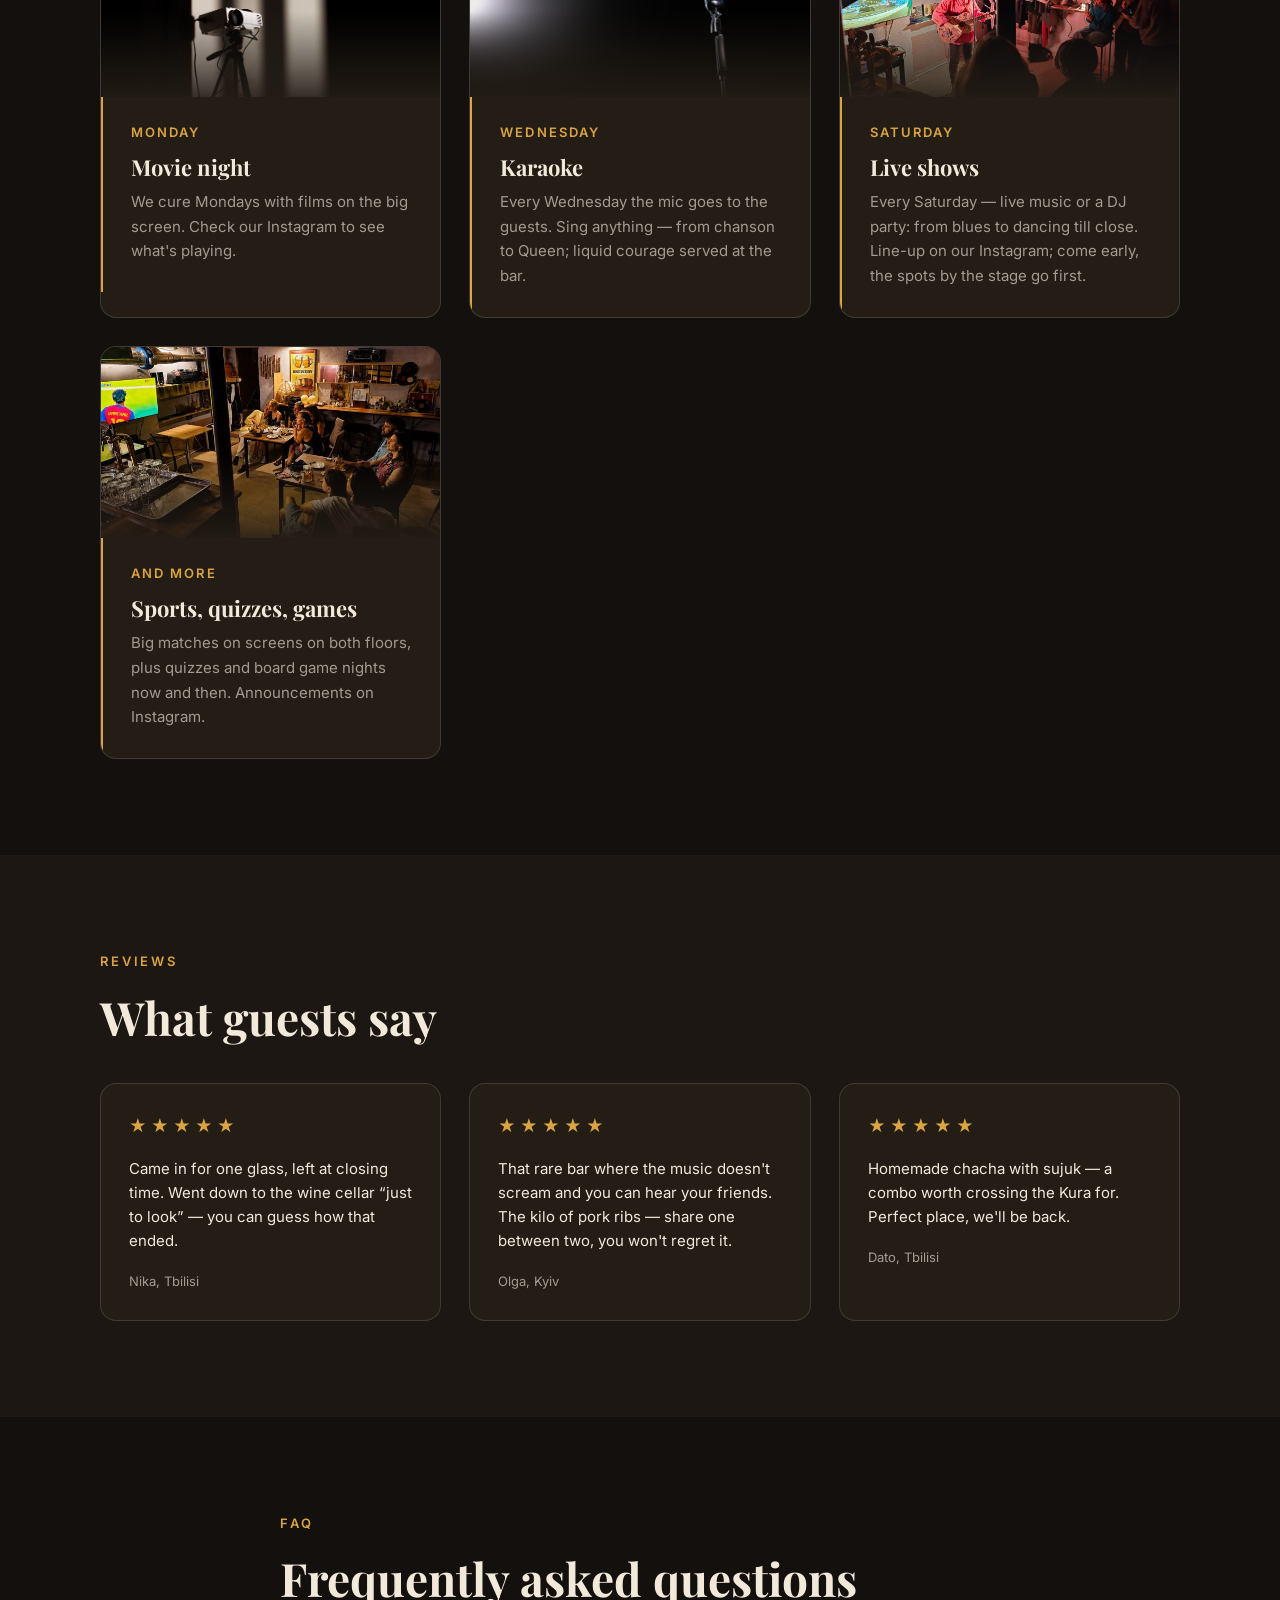
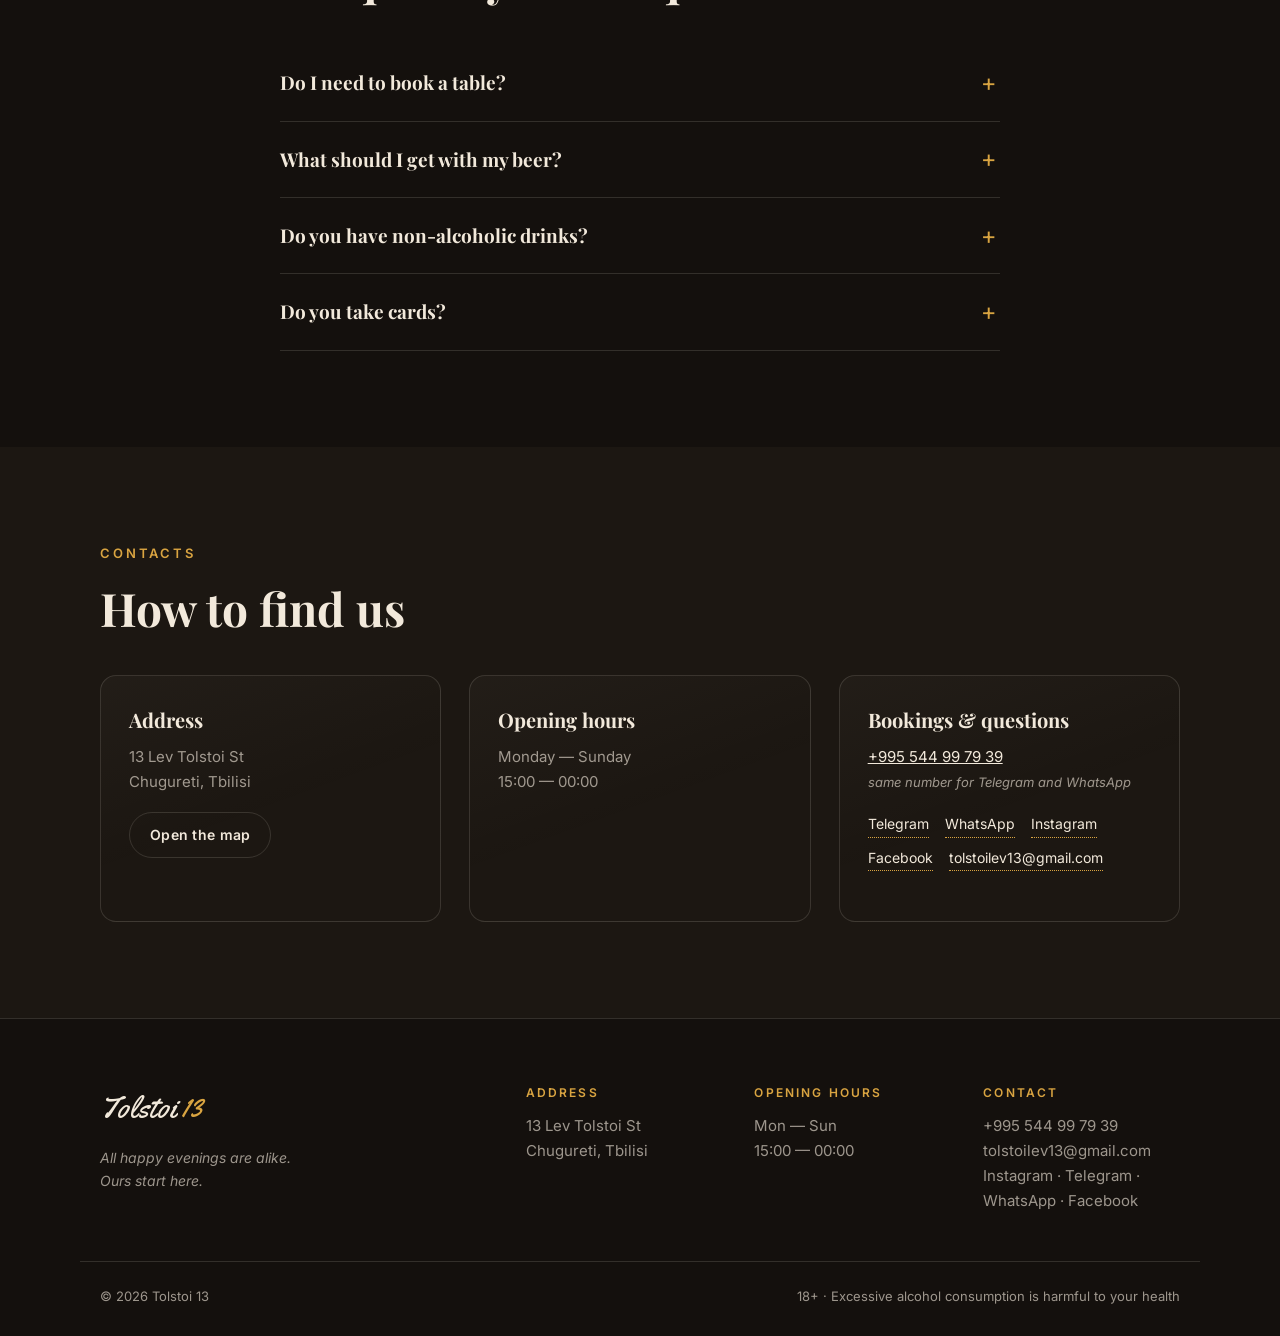
==== commit ad109d03: "Menu sync from kassa (items, prices, availability) Co-Authored-By: Claude Fable 5 <noreply@anthropic" ====
--- a/en/index.html
+++ b/en/index.html
@@ -246,6 +246,13 @@
 
 
 
+
+
+
+
+
+
+
 <li>
                   <span class="menu-name">Herzog</span>
                     <span class="dots"></span><span class="price">5 / 6 ₾</span>
@@ -340,6 +347,16 @@
 
 
 
+
+
+
+
+
+
+
+
+
+
 <li>
                   <span class="menu-name">Ich Will</span>
                     <span class="dots"></span><span class="price">10 ₾</span>
@@ -388,6 +405,8 @@
                 
                 
             
+
+
 
 
 
@@ -418,6 +437,12 @@
                 
                 
             
+
+
+
+
+
+
 
 
 
@@ -566,6 +591,11 @@
 
 
 
+
+
+
+
+
 <li class="sold-out">
                   <span class="menu-name">Boiled sausages<em>portion ~800 g</em></span>
                     <span class="dots"></span><span class="price">35 ₾</span>
@@ -603,6 +633,8 @@
 
 
 
+
+
 <li>
                   <span class="menu-name">Mustard</span>
                     <span class="dots"></span><span class="price">3 ₾</span>
@@ -663,6 +695,14 @@
 
 
 
+
+
+
+
+
+
+
+
 <li class="sold-out">
                   <span class="menu-name">Anchovy (khamsa)</span>
                     <span class="dots"></span><span class="price">5 ₾</span>
@@ -757,6 +797,18 @@
 
 
 
+
+
+
+
+
+
+
+
+
+
+
+
 <li class="sold-out">
                   <span class="menu-name">Armenian sujuk</span>
                     <span class="dots"></span><span class="price">40 ₾</span>
@@ -802,6 +854,10 @@
 <li class="sold-out">
                   <span class="menu-name">Джерки куриные том-ям</span>
                     <span class="dots"></span><span class="price">15 ₾</span>
+                </li>
+<li>
+                  <span class="menu-name">Джерки свиные с горчицей</span>
+                    <span class="dots"></span><span class="price">17 ₾</span>
                 </li>
 </ul>
         </div>
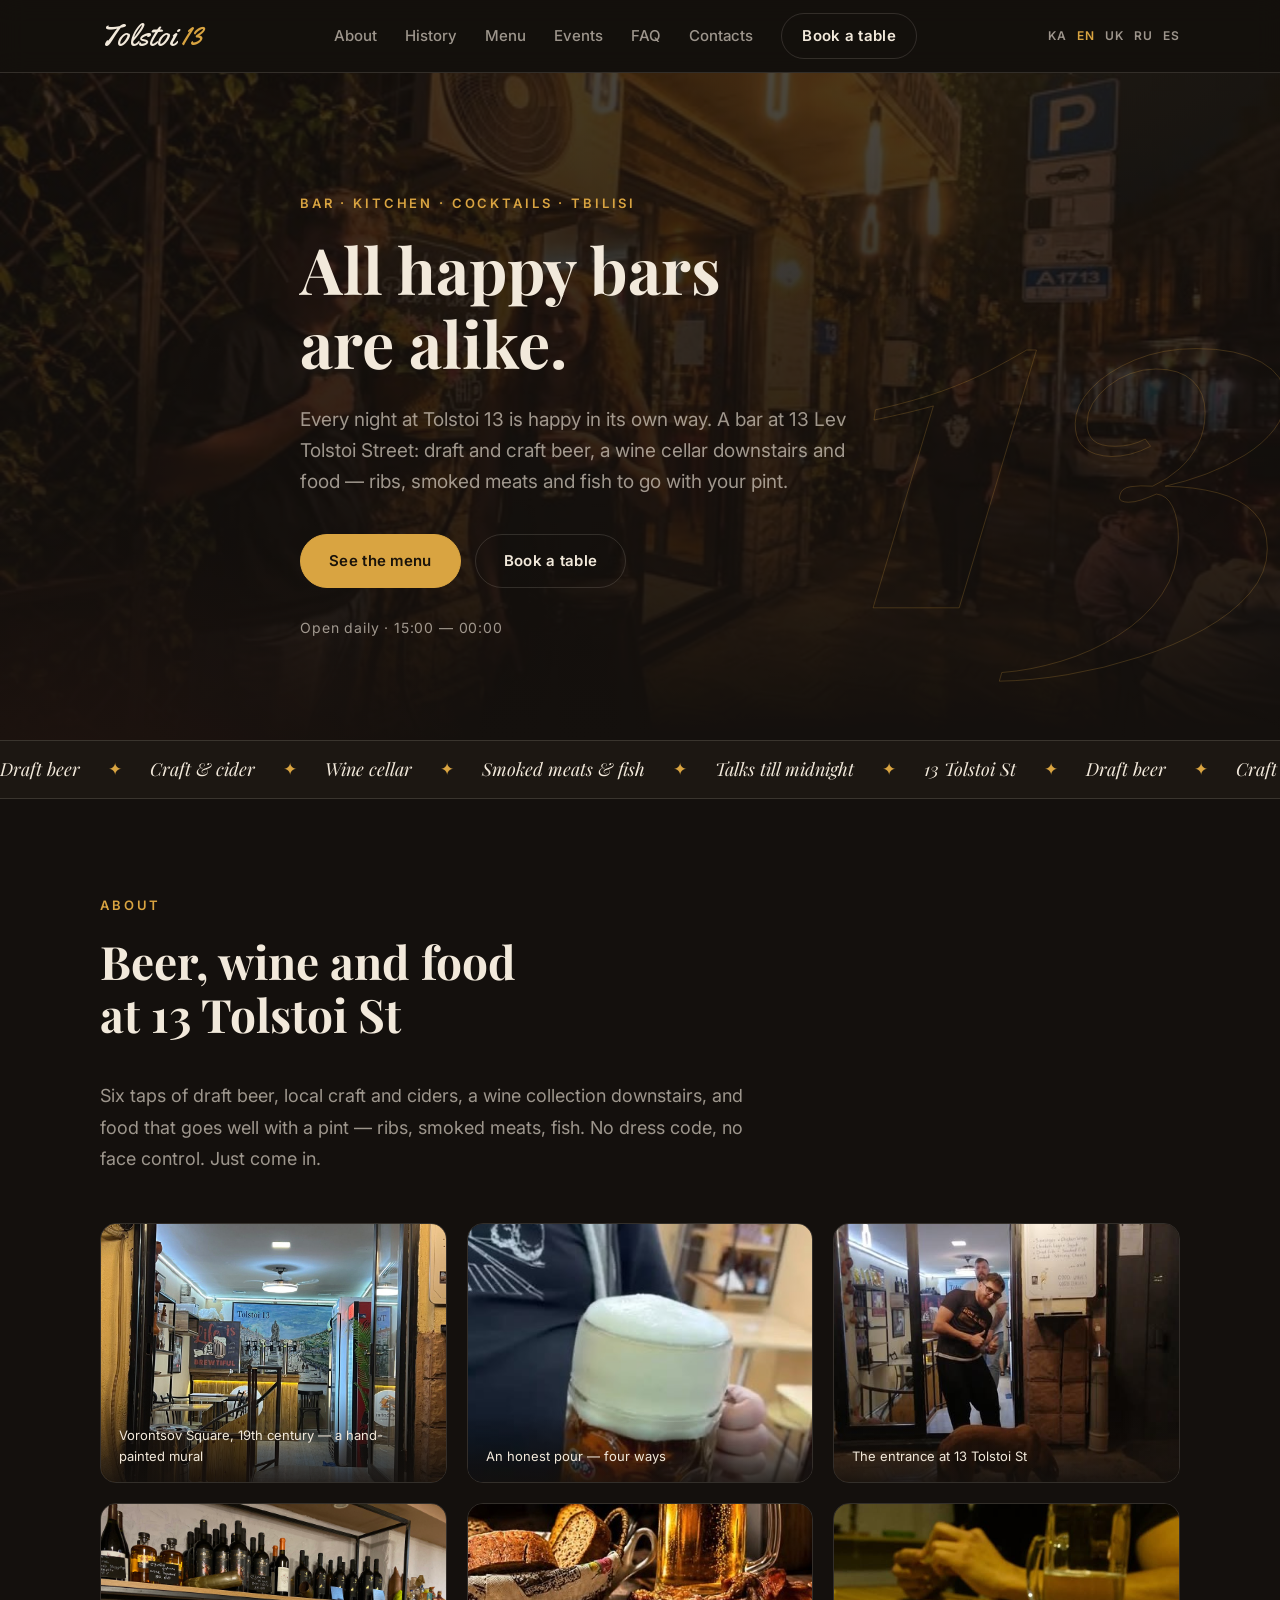
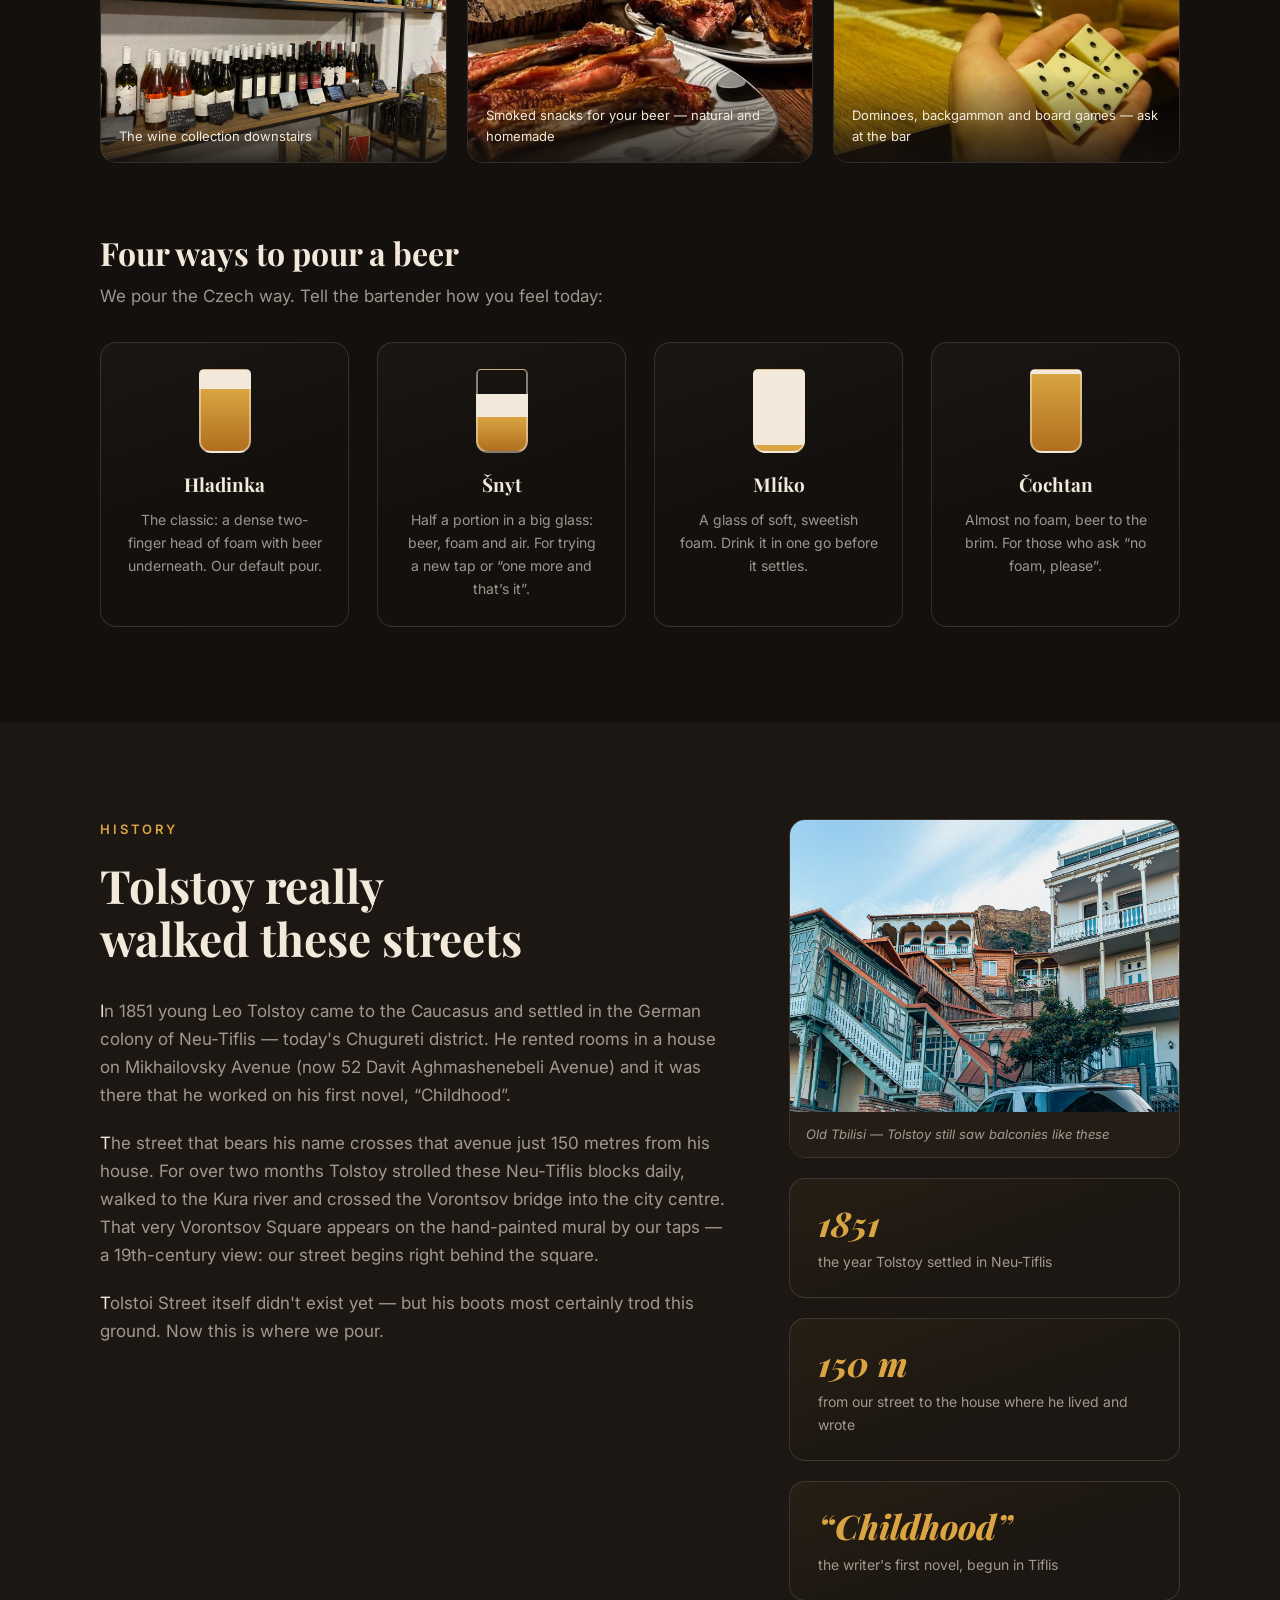
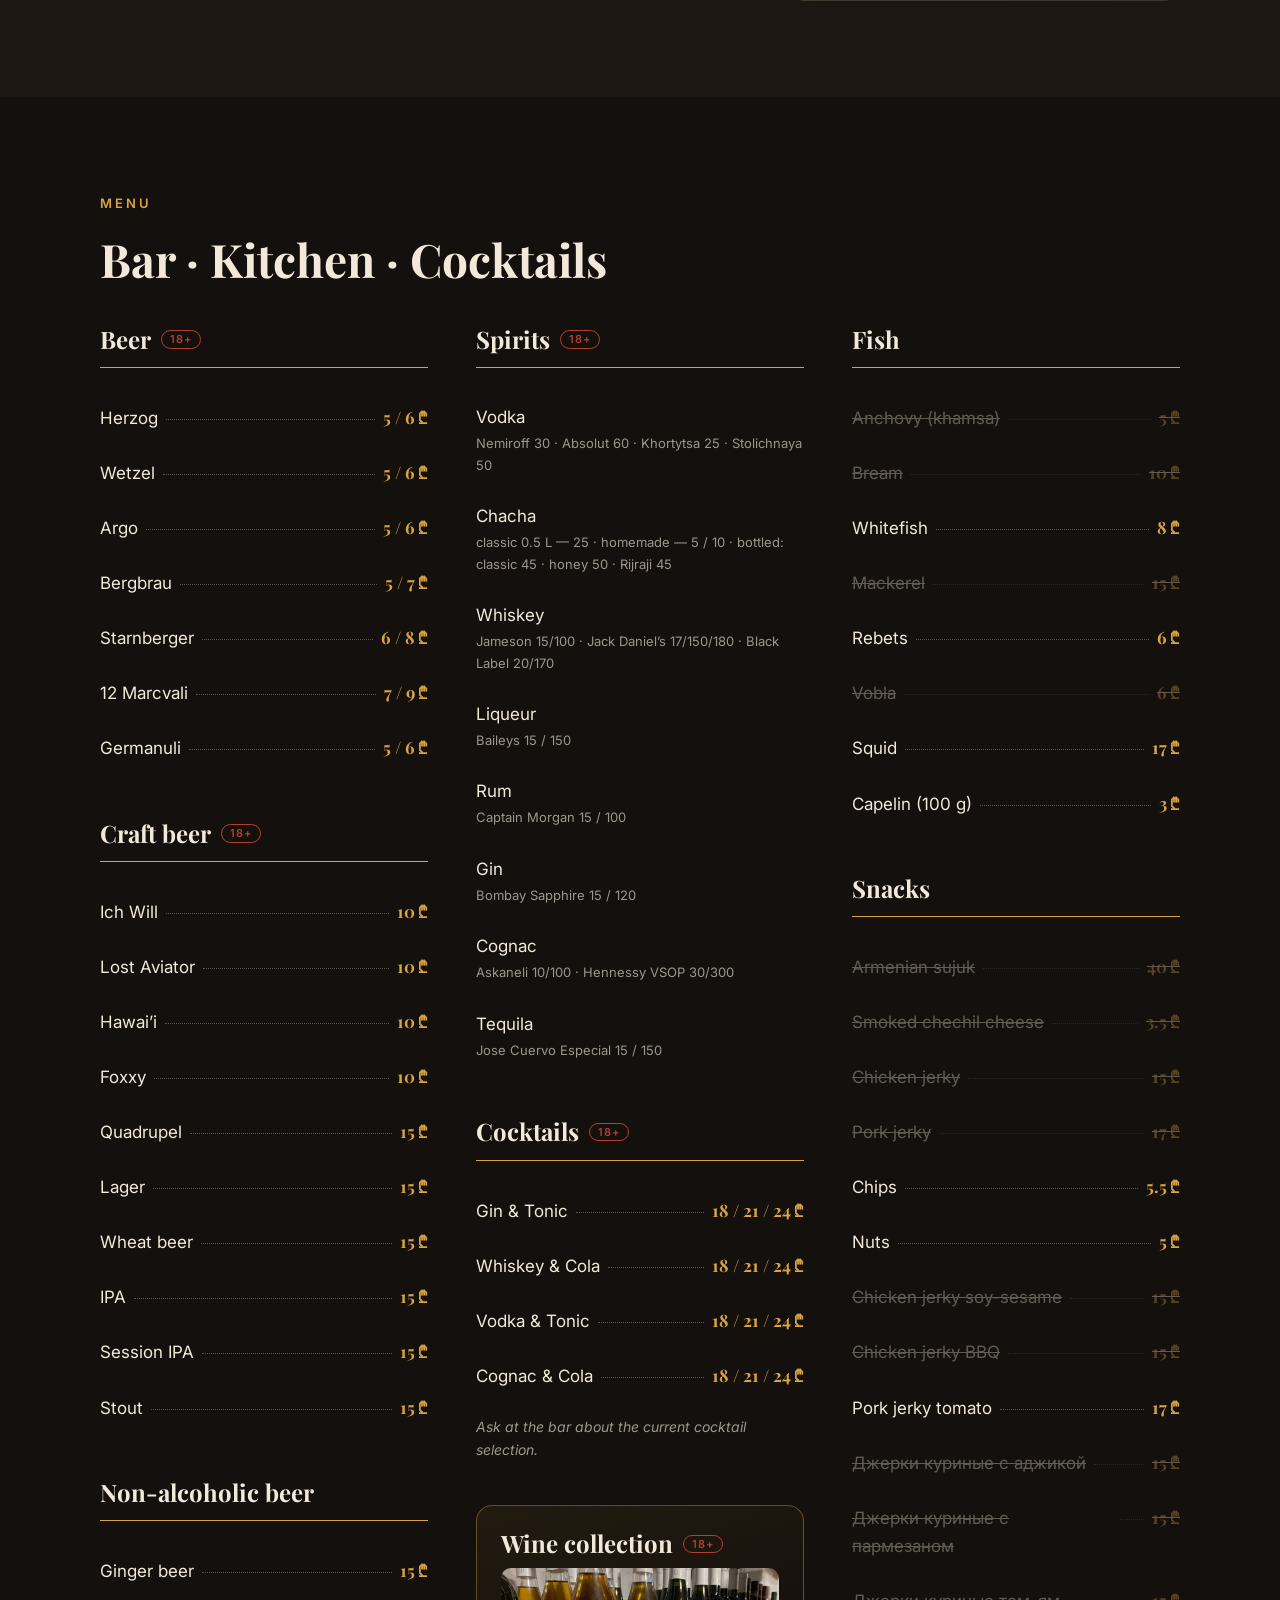
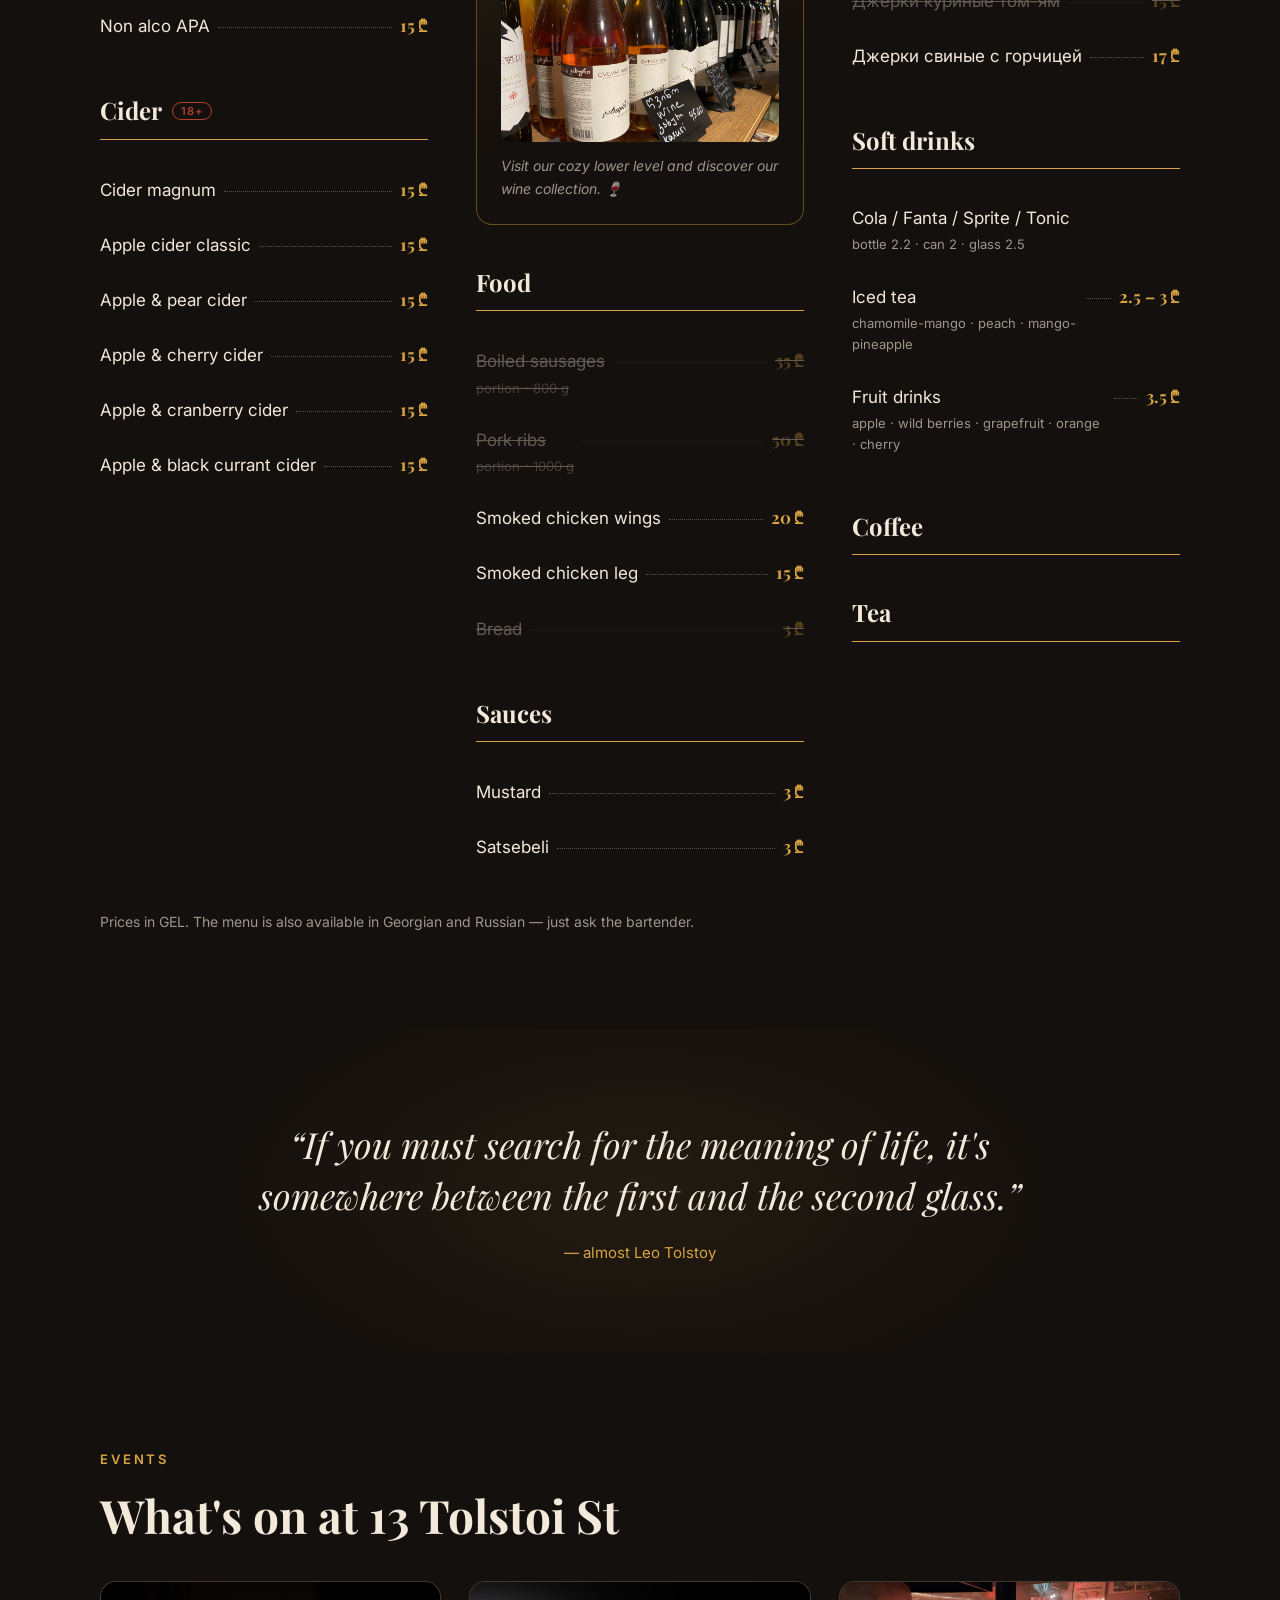
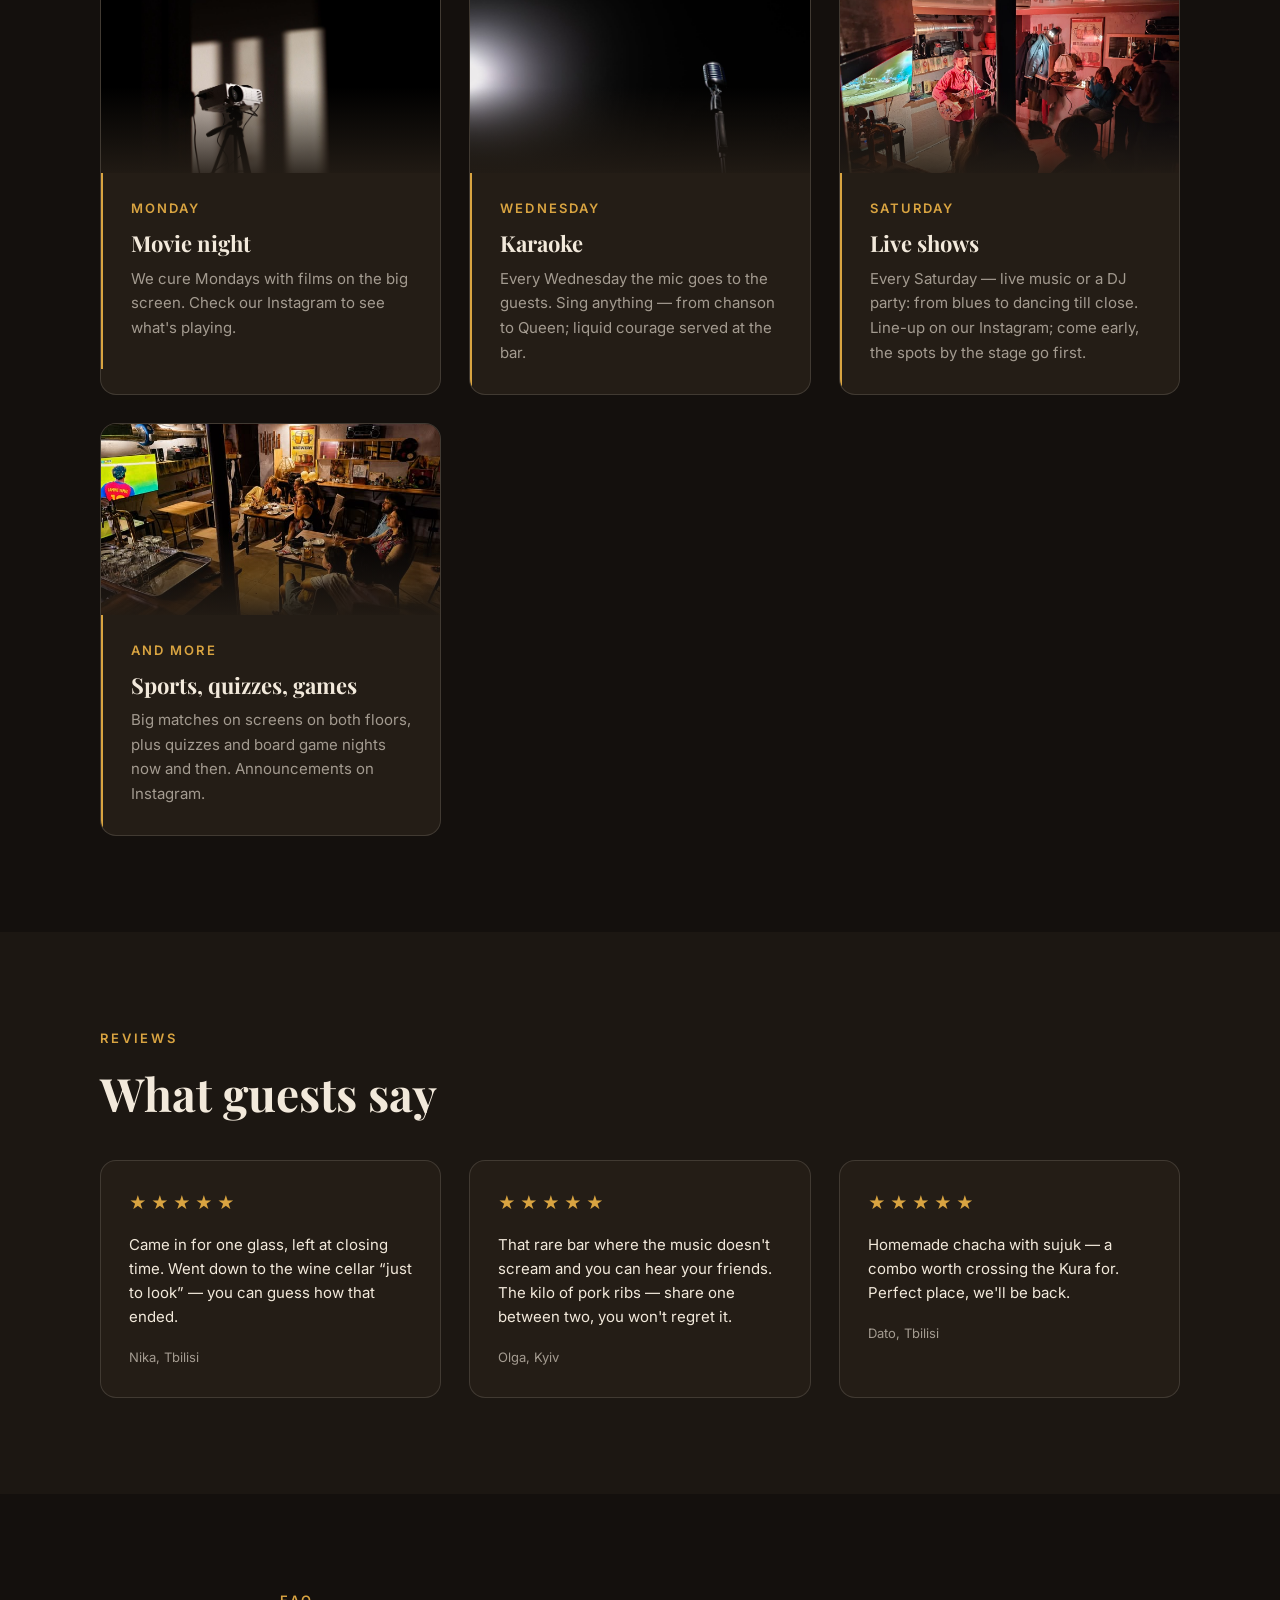
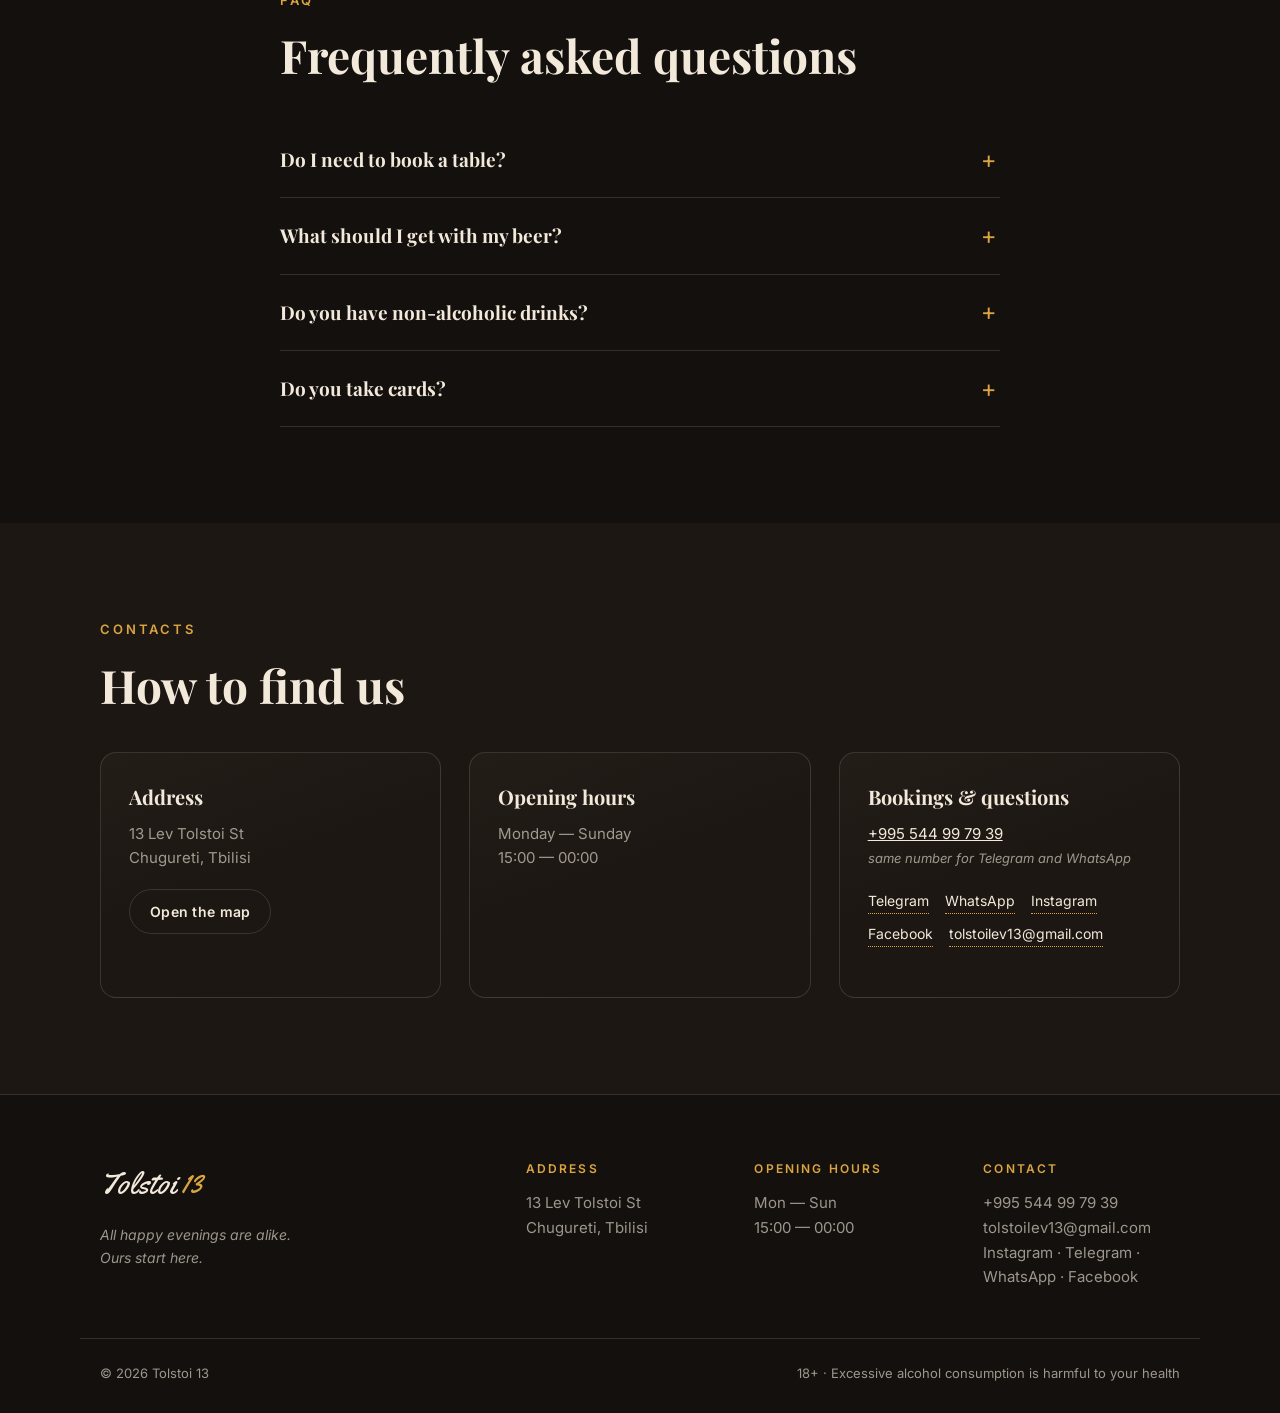
==== commit d45ffdbf: "Отдельные группы «Кофе» и «Чай» в меню (заполняются синком из кассы) Co-Authored-By: Claude Fable 5 " ====
--- a/en/index.html
+++ b/en/index.html
@@ -867,14 +867,8 @@
                 <li>
                   <span class="menu-name">Cola / Fanta / Sprite / Tonic<em>bottle 2.2 · can 2 · glass 2.5</em></span>
                 </li>
-                <li>
-                  <span class="menu-name">Turkish coffee</span>
-                    <span class="dots"></span><span class="price">5 ₾</span>
-                </li>
-                <li>
-                  <span class="menu-name">Tea</span>
-                    <span class="dots"></span><span class="price">4 / 10 ₾</span>
-                </li>
+                
+                
                 <li>
                   <span class="menu-name">Iced tea<em>chamomile-mango · peach · mango-pineapple</em></span>
                     <span class="dots"></span><span class="price">2.5 – 3 ₾</span>
@@ -883,6 +877,16 @@
                   <span class="menu-name">Fruit drinks<em>apple · wild berries · grapefruit · orange · cherry</em></span>
                     <span class="dots"></span><span class="price">3.5 ₾</span>
                 </li>
+            </ul>
+        </div>
+<div class="menu-group">
+          <h3 class="menu-title">Coffee</h3>
+            <ul class="menu-list">
+            </ul>
+        </div>
+<div class="menu-group">
+          <h3 class="menu-title">Tea</h3>
+            <ul class="menu-list">
             </ul>
         </div>
     </div>
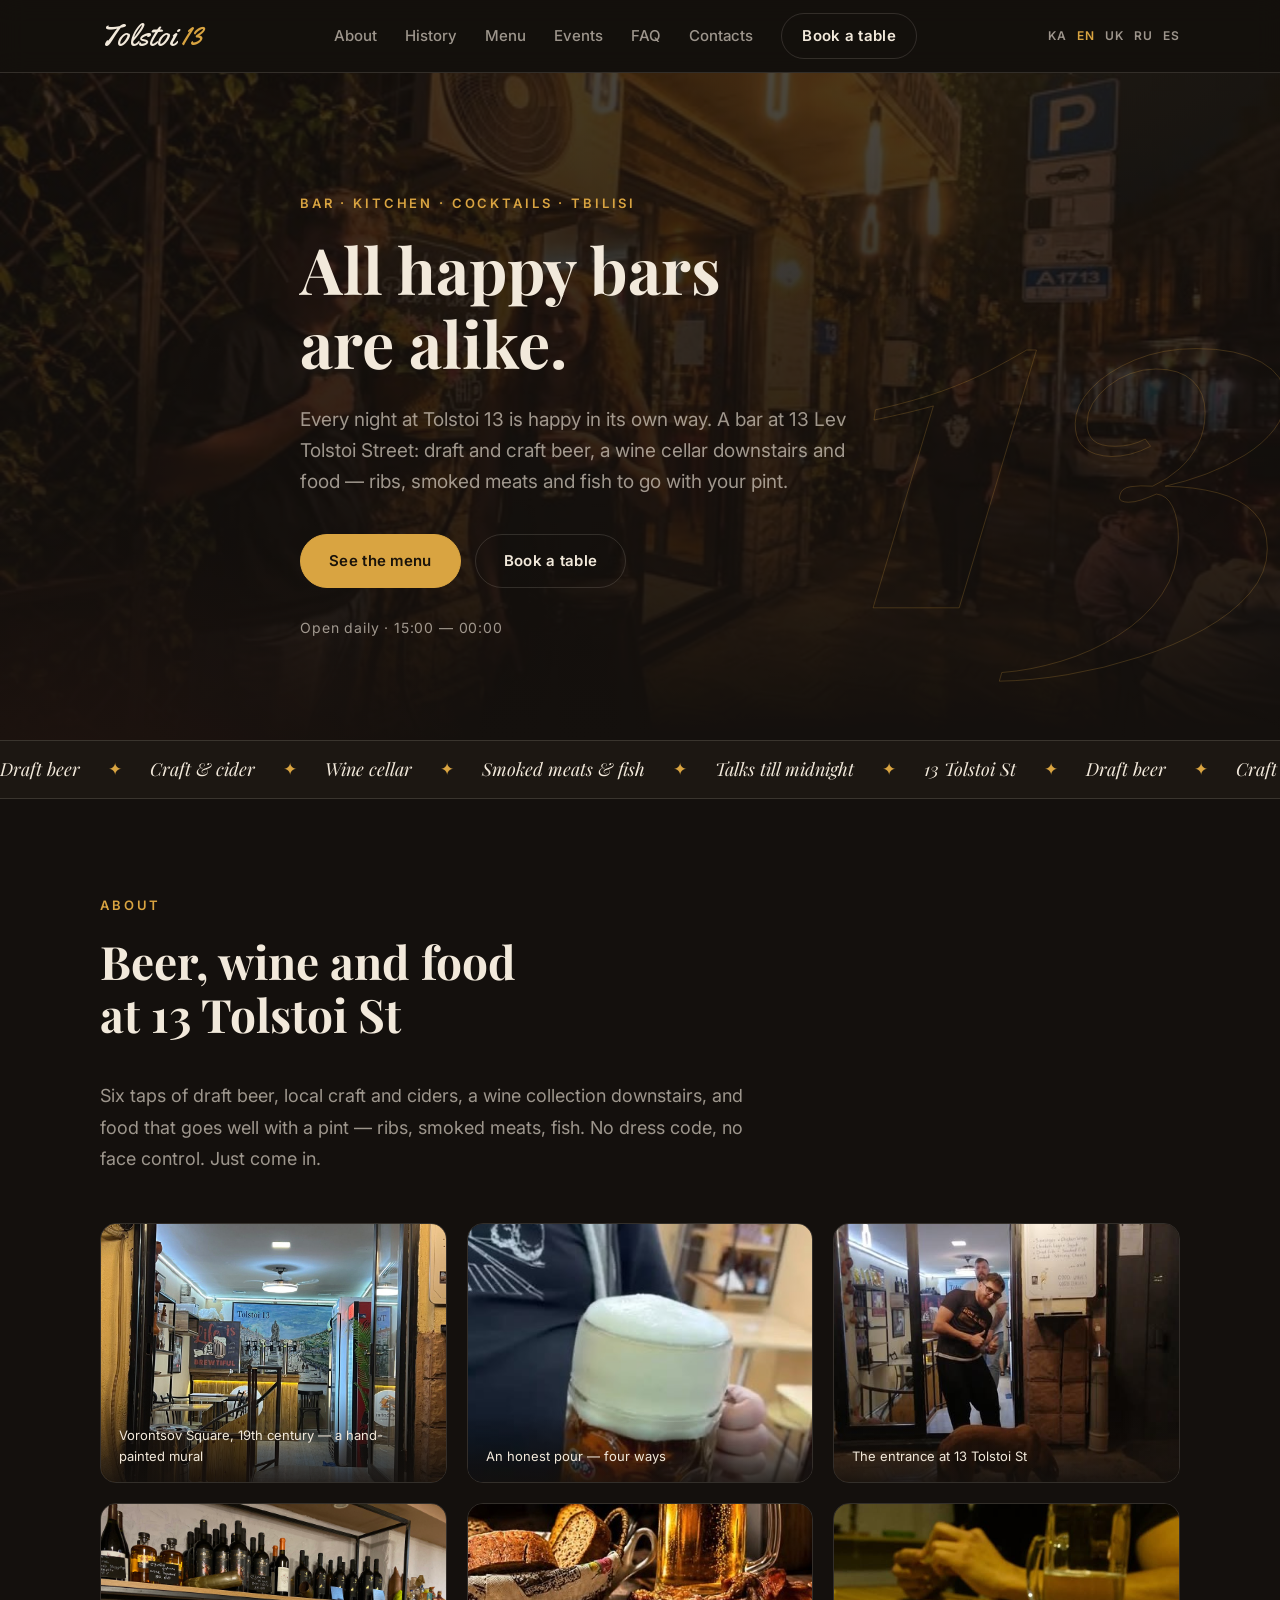
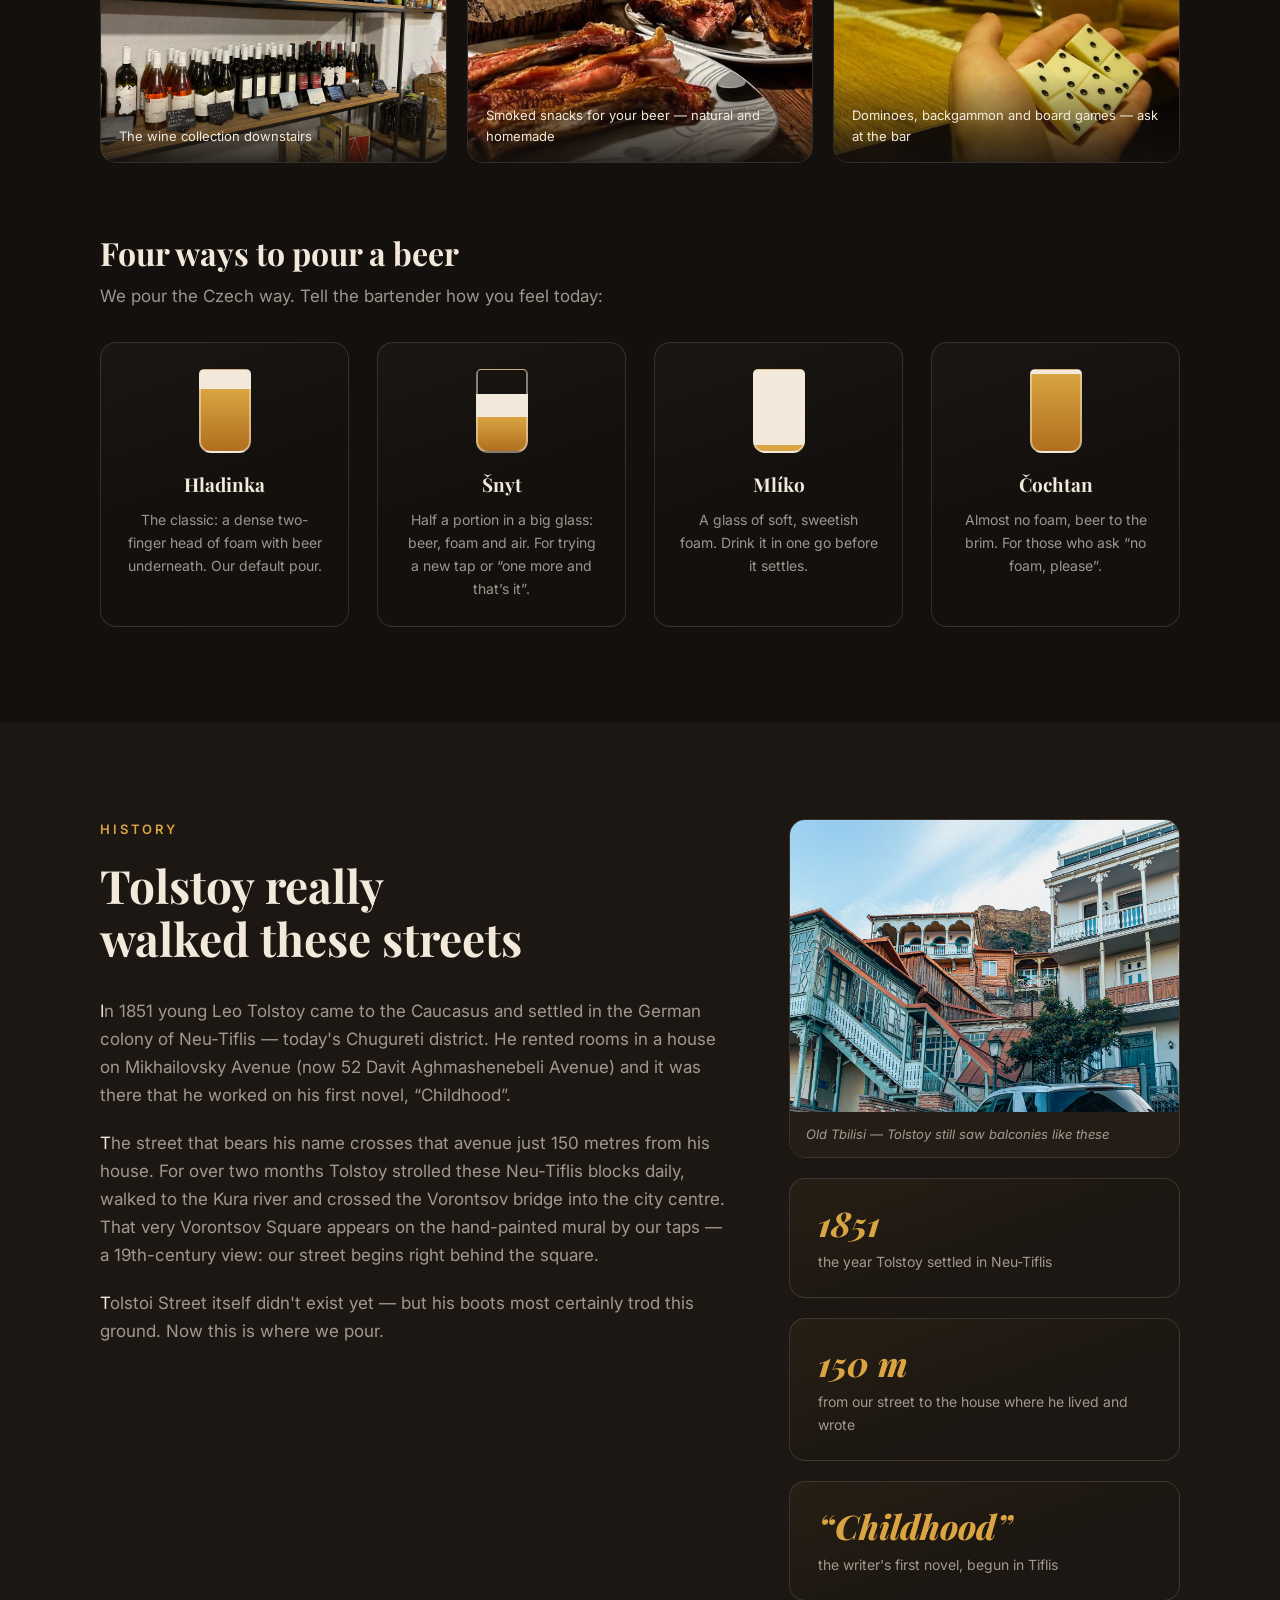
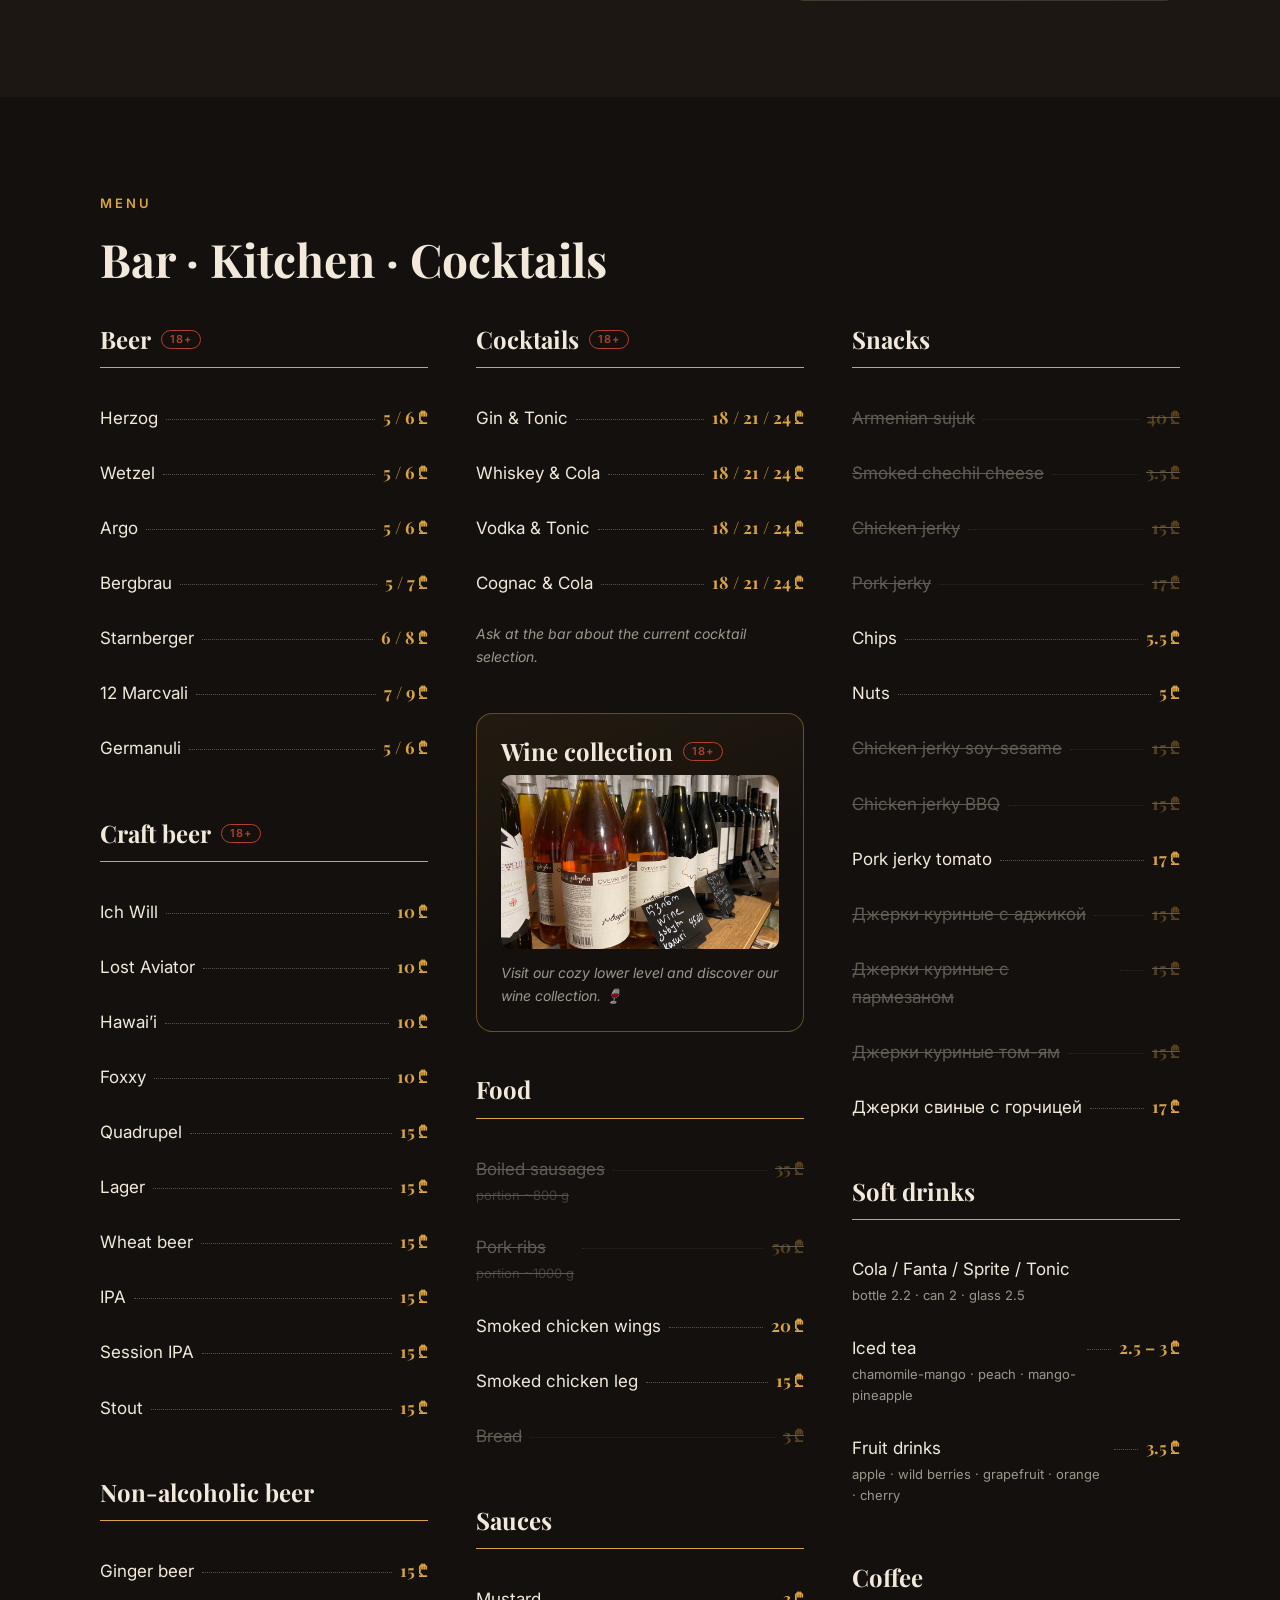
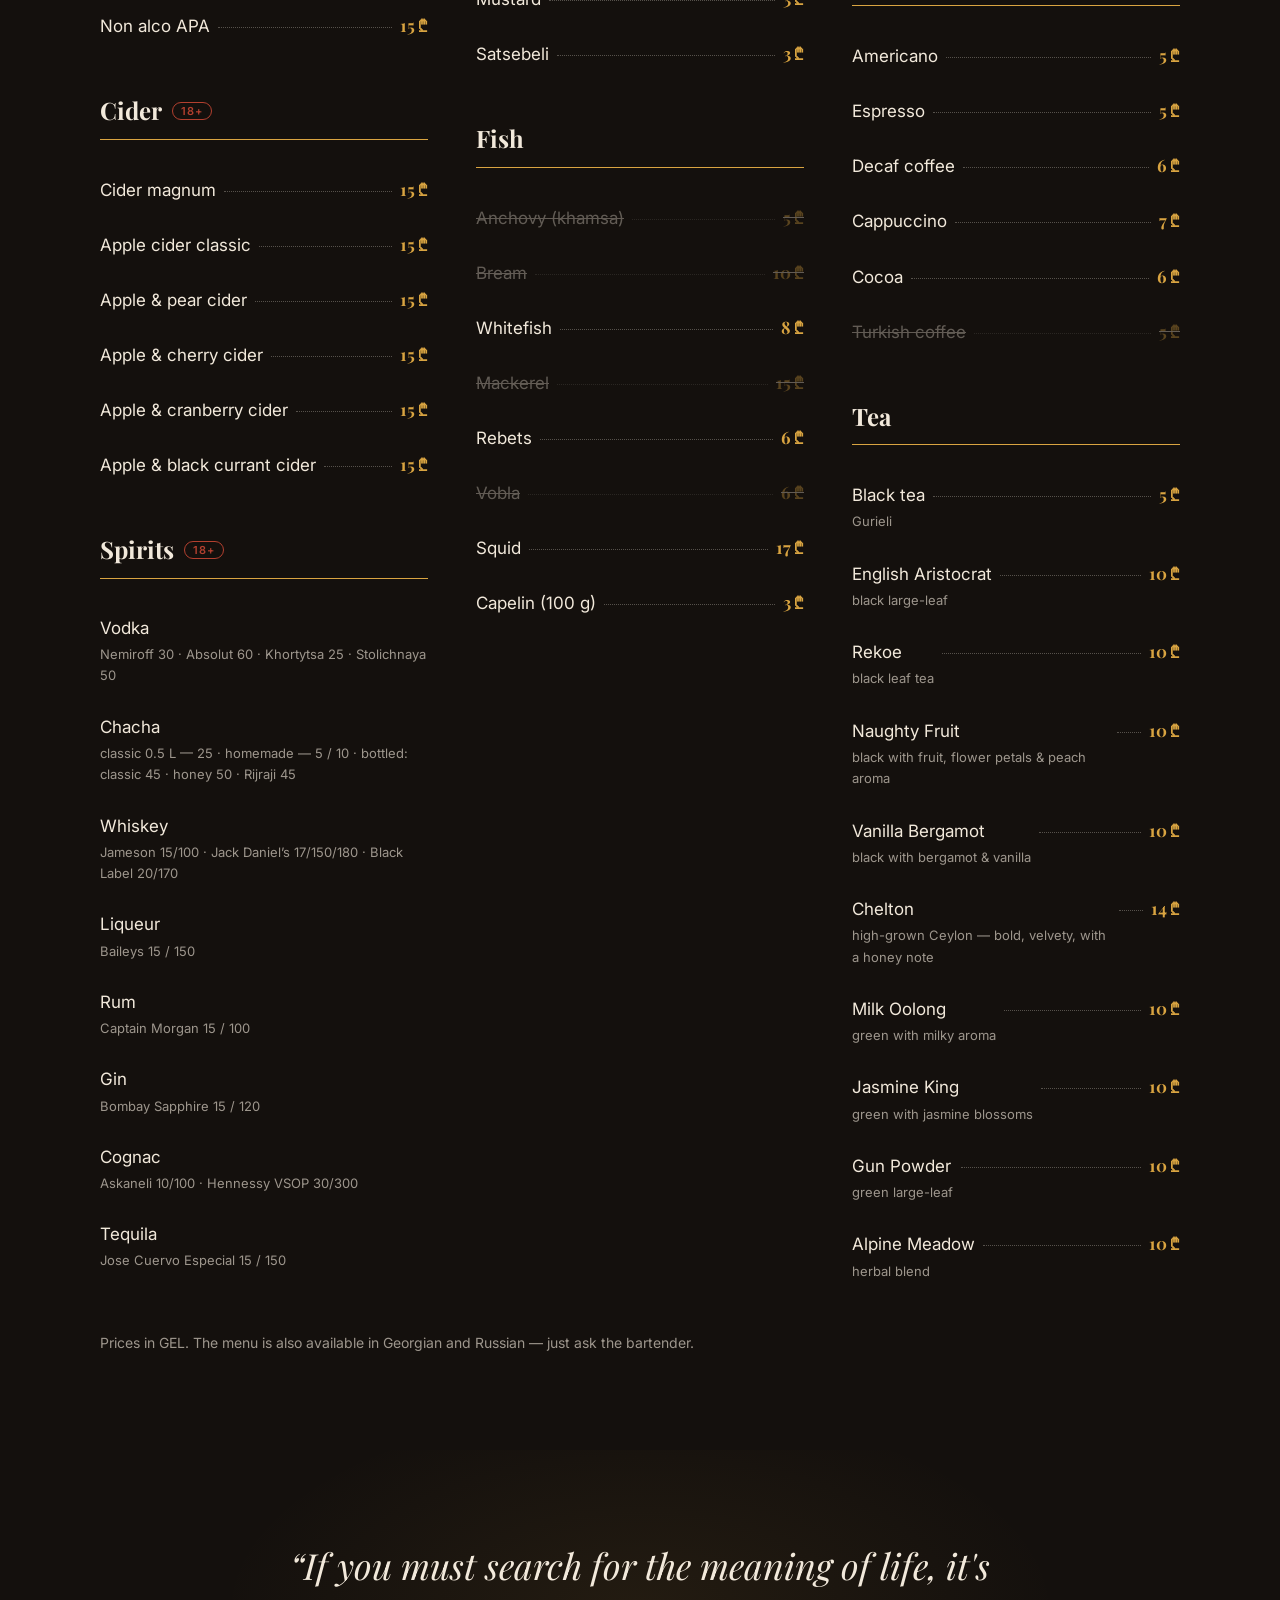
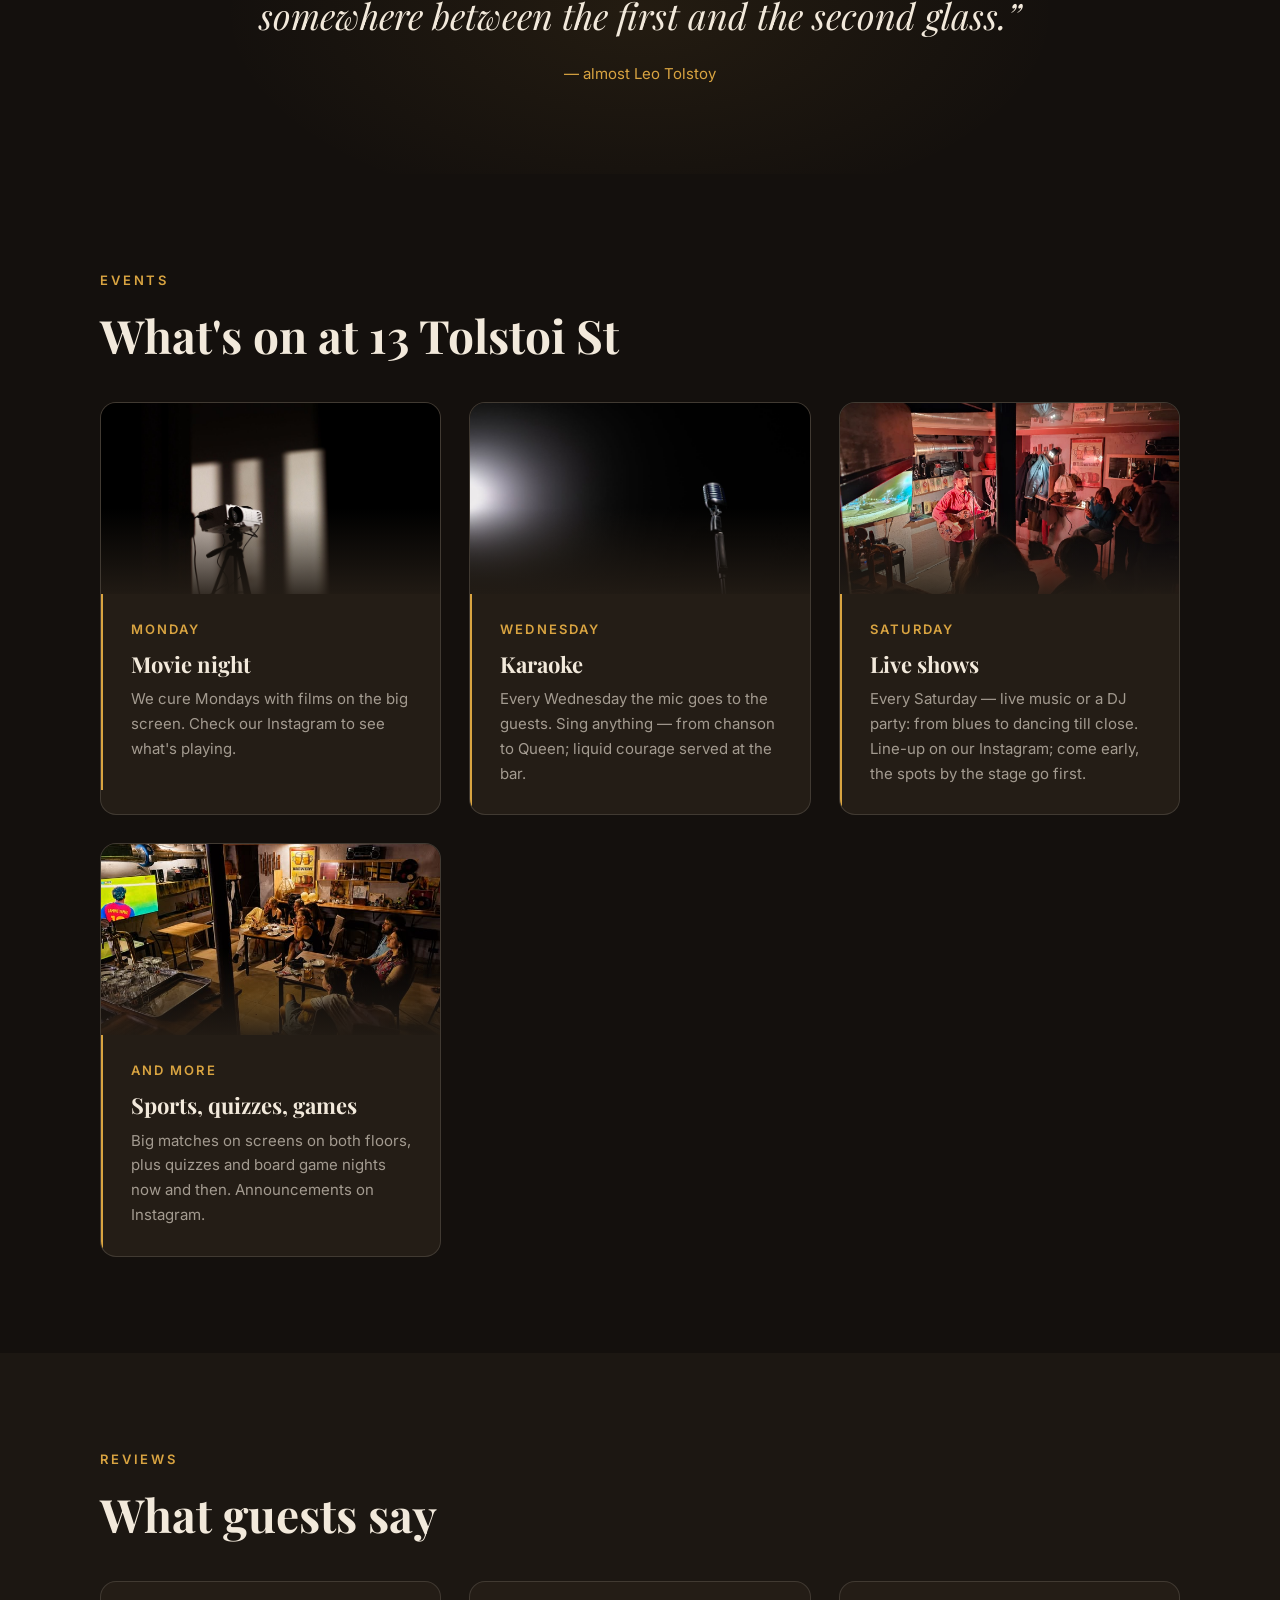
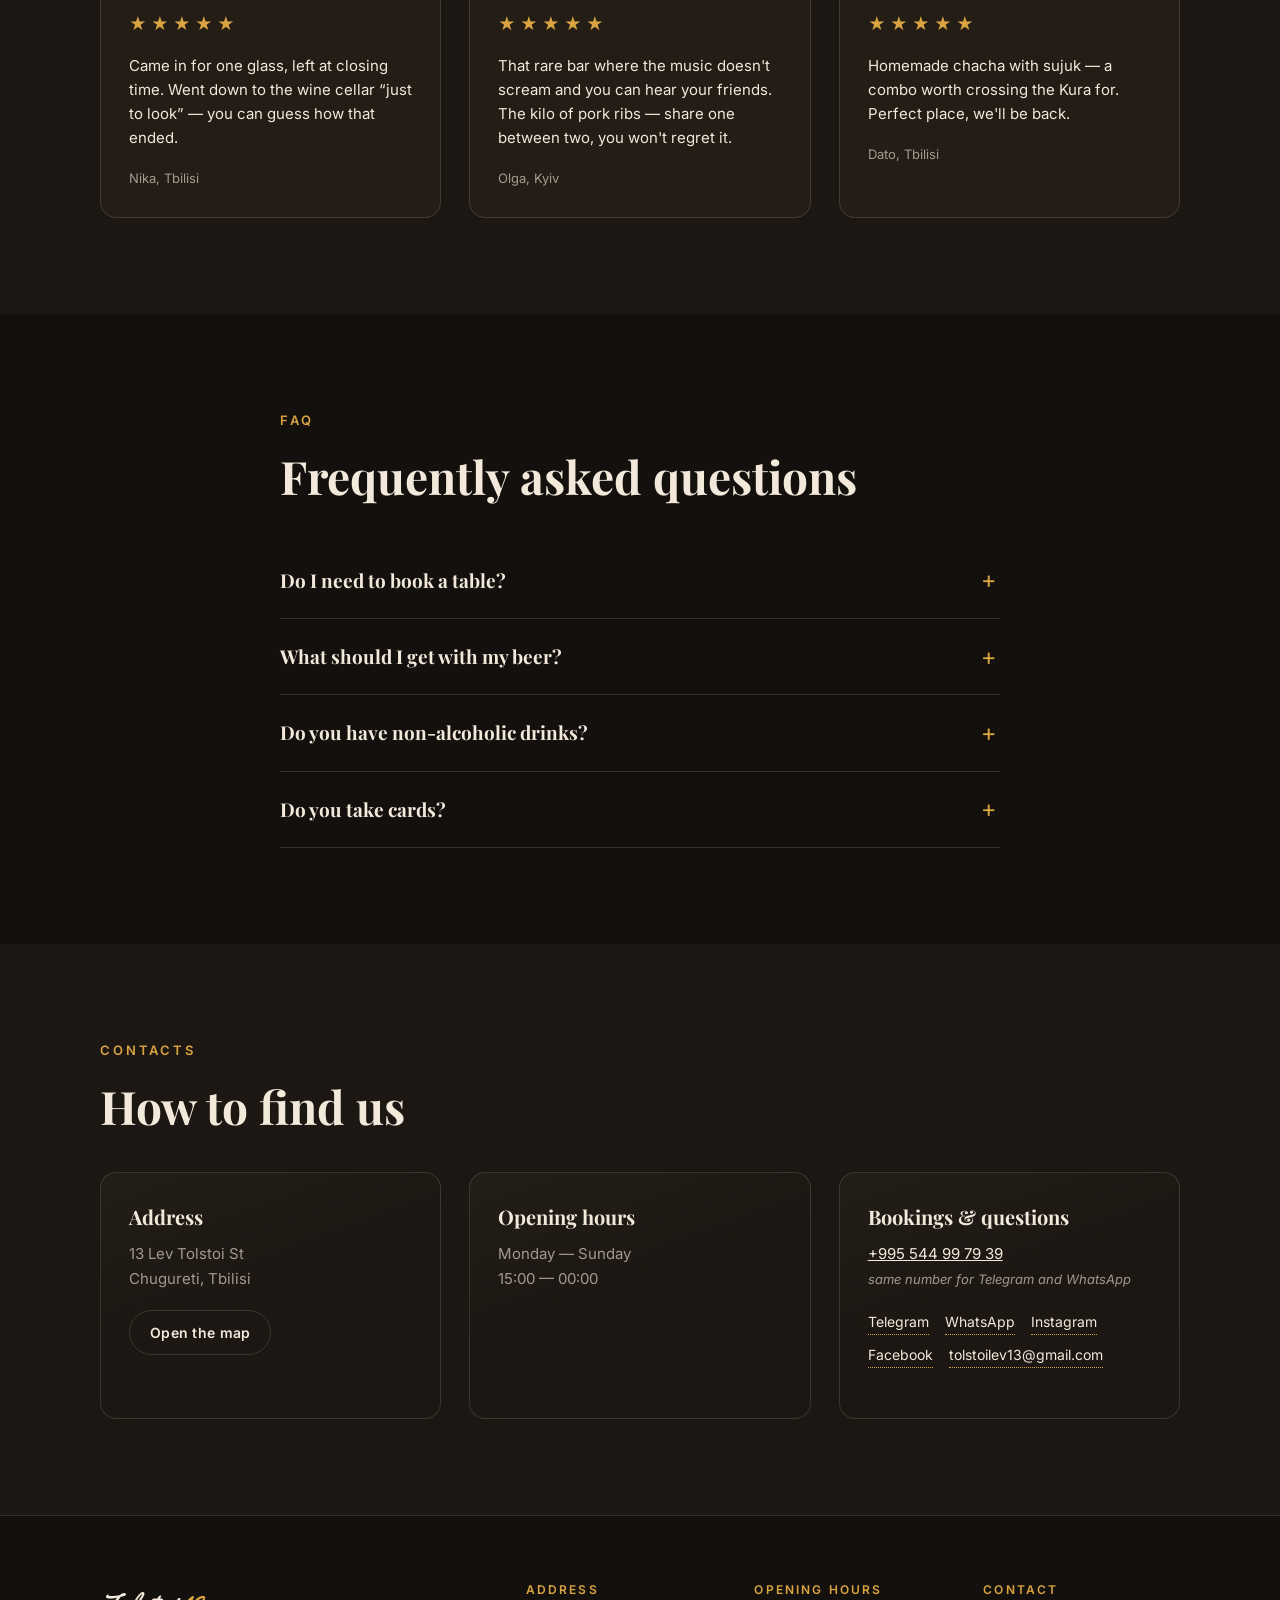
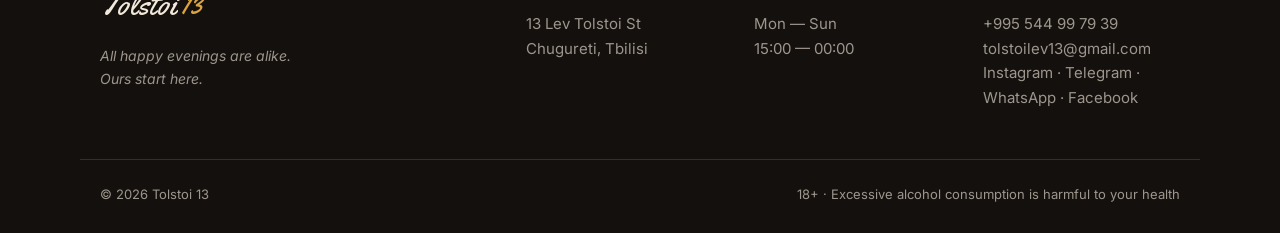
==== commit 4d8d2cd3: "Menu sync from kassa (items, prices, availability) Co-Authored-By: Claude Fable 5 <noreply@anthropic" ====
--- a/en/index.html
+++ b/en/index.html
@@ -253,6 +253,13 @@
 
 
 
+
+
+
+
+
+
+
 <li>
                   <span class="menu-name">Herzog</span>
                     <span class="dots"></span><span class="price">5 / 6 ₾</span>
@@ -357,6 +364,16 @@
 
 
 
+
+
+
+
+
+
+
+
+
+
 <li>
                   <span class="menu-name">Ich Will</span>
                     <span class="dots"></span><span class="price">10 ₾</span>
@@ -405,6 +422,8 @@
                 
                 
             
+
+
 
 
 
@@ -437,6 +456,12 @@
                 
                 
             
+
+
+
+
+
+
 
 
 
@@ -596,6 +621,11 @@
 
 
 
+
+
+
+
+
 <li class="sold-out">
                   <span class="menu-name">Boiled sausages<em>portion ~800 g</em></span>
                     <span class="dots"></span><span class="price">35 ₾</span>
@@ -635,6 +665,8 @@
 
 
 
+
+
 <li>
                   <span class="menu-name">Mustard</span>
                     <span class="dots"></span><span class="price">3 ₾</span>
@@ -703,6 +735,14 @@
 
 
 
+
+
+
+
+
+
+
+
 <li class="sold-out">
                   <span class="menu-name">Anchovy (khamsa)</span>
                     <span class="dots"></span><span class="price">5 ₾</span>
@@ -809,6 +849,19 @@
 
 
 
+
+
+
+
+
+
+
+
+
+
+
+
+
 <li class="sold-out">
                   <span class="menu-name">Armenian sujuk</span>
                     <span class="dots"></span><span class="price">40 ₾</span>
@@ -882,12 +935,76 @@
 <div class="menu-group">
           <h3 class="menu-title">Coffee</h3>
             <ul class="menu-list">
-            </ul>
+            <li>
+                  <span class="menu-name">Americano</span>
+                    <span class="dots"></span><span class="price">5 ₾</span>
+                </li>
+<li>
+                  <span class="menu-name">Espresso</span>
+                    <span class="dots"></span><span class="price">5 ₾</span>
+                </li>
+<li>
+                  <span class="menu-name">Decaf coffee</span>
+                    <span class="dots"></span><span class="price">6 ₾</span>
+                </li>
+<li>
+                  <span class="menu-name">Cappuccino</span>
+                    <span class="dots"></span><span class="price">7 ₾</span>
+                </li>
+<li>
+                  <span class="menu-name">Cocoa</span>
+                    <span class="dots"></span><span class="price">6 ₾</span>
+                </li>
+<li class="sold-out">
+                  <span class="menu-name">Turkish coffee</span>
+                    <span class="dots"></span><span class="price">5 ₾</span>
+                </li>
+</ul>
         </div>
 <div class="menu-group">
           <h3 class="menu-title">Tea</h3>
             <ul class="menu-list">
-            </ul>
+            <li>
+                  <span class="menu-name">Black tea<em>Gurieli</em></span>
+                    <span class="dots"></span><span class="price">5 ₾</span>
+                </li>
+<li>
+                  <span class="menu-name">English Aristocrat<em>black large-leaf</em></span>
+                    <span class="dots"></span><span class="price">10 ₾</span>
+                </li>
+<li>
+                  <span class="menu-name">Rekoe<em>black leaf tea</em></span>
+                    <span class="dots"></span><span class="price">10 ₾</span>
+                </li>
+<li>
+                  <span class="menu-name">Naughty Fruit<em>black with fruit, flower petals &amp; peach aroma</em></span>
+                    <span class="dots"></span><span class="price">10 ₾</span>
+                </li>
+<li>
+                  <span class="menu-name">Vanilla Bergamot<em>black with bergamot &amp; vanilla</em></span>
+                    <span class="dots"></span><span class="price">10 ₾</span>
+                </li>
+<li>
+                  <span class="menu-name">Chelton<em>high-grown Ceylon — bold, velvety, with a honey note</em></span>
+                    <span class="dots"></span><span class="price">14 ₾</span>
+                </li>
+<li>
+                  <span class="menu-name">Milk Oolong<em>green with milky aroma</em></span>
+                    <span class="dots"></span><span class="price">10 ₾</span>
+                </li>
+<li>
+                  <span class="menu-name">Jasmine King<em>green with jasmine blossoms</em></span>
+                    <span class="dots"></span><span class="price">10 ₾</span>
+                </li>
+<li>
+                  <span class="menu-name">Gun Powder<em>green large-leaf</em></span>
+                    <span class="dots"></span><span class="price">10 ₾</span>
+                </li>
+<li>
+                  <span class="menu-name">Alpine Meadow<em>herbal blend</em></span>
+                    <span class="dots"></span><span class="price">10 ₾</span>
+                </li>
+</ul>
         </div>
     </div>
 
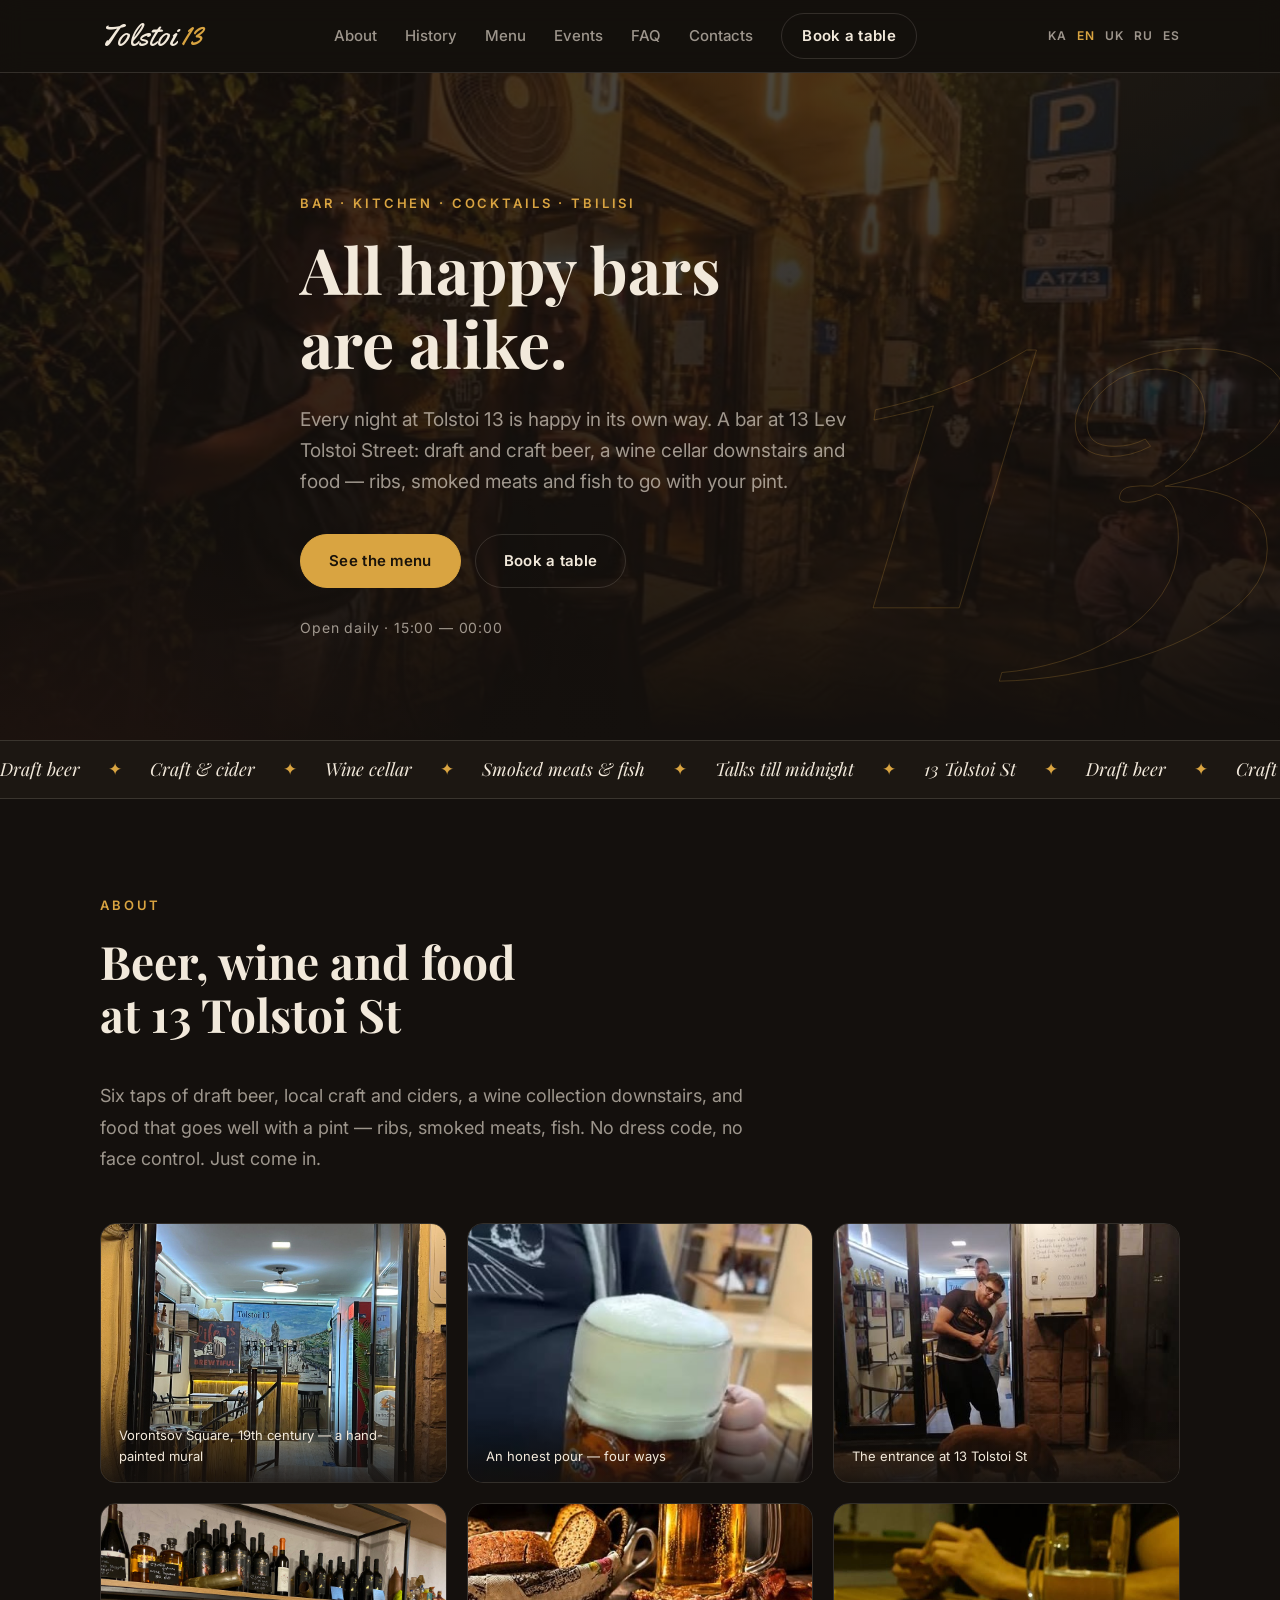
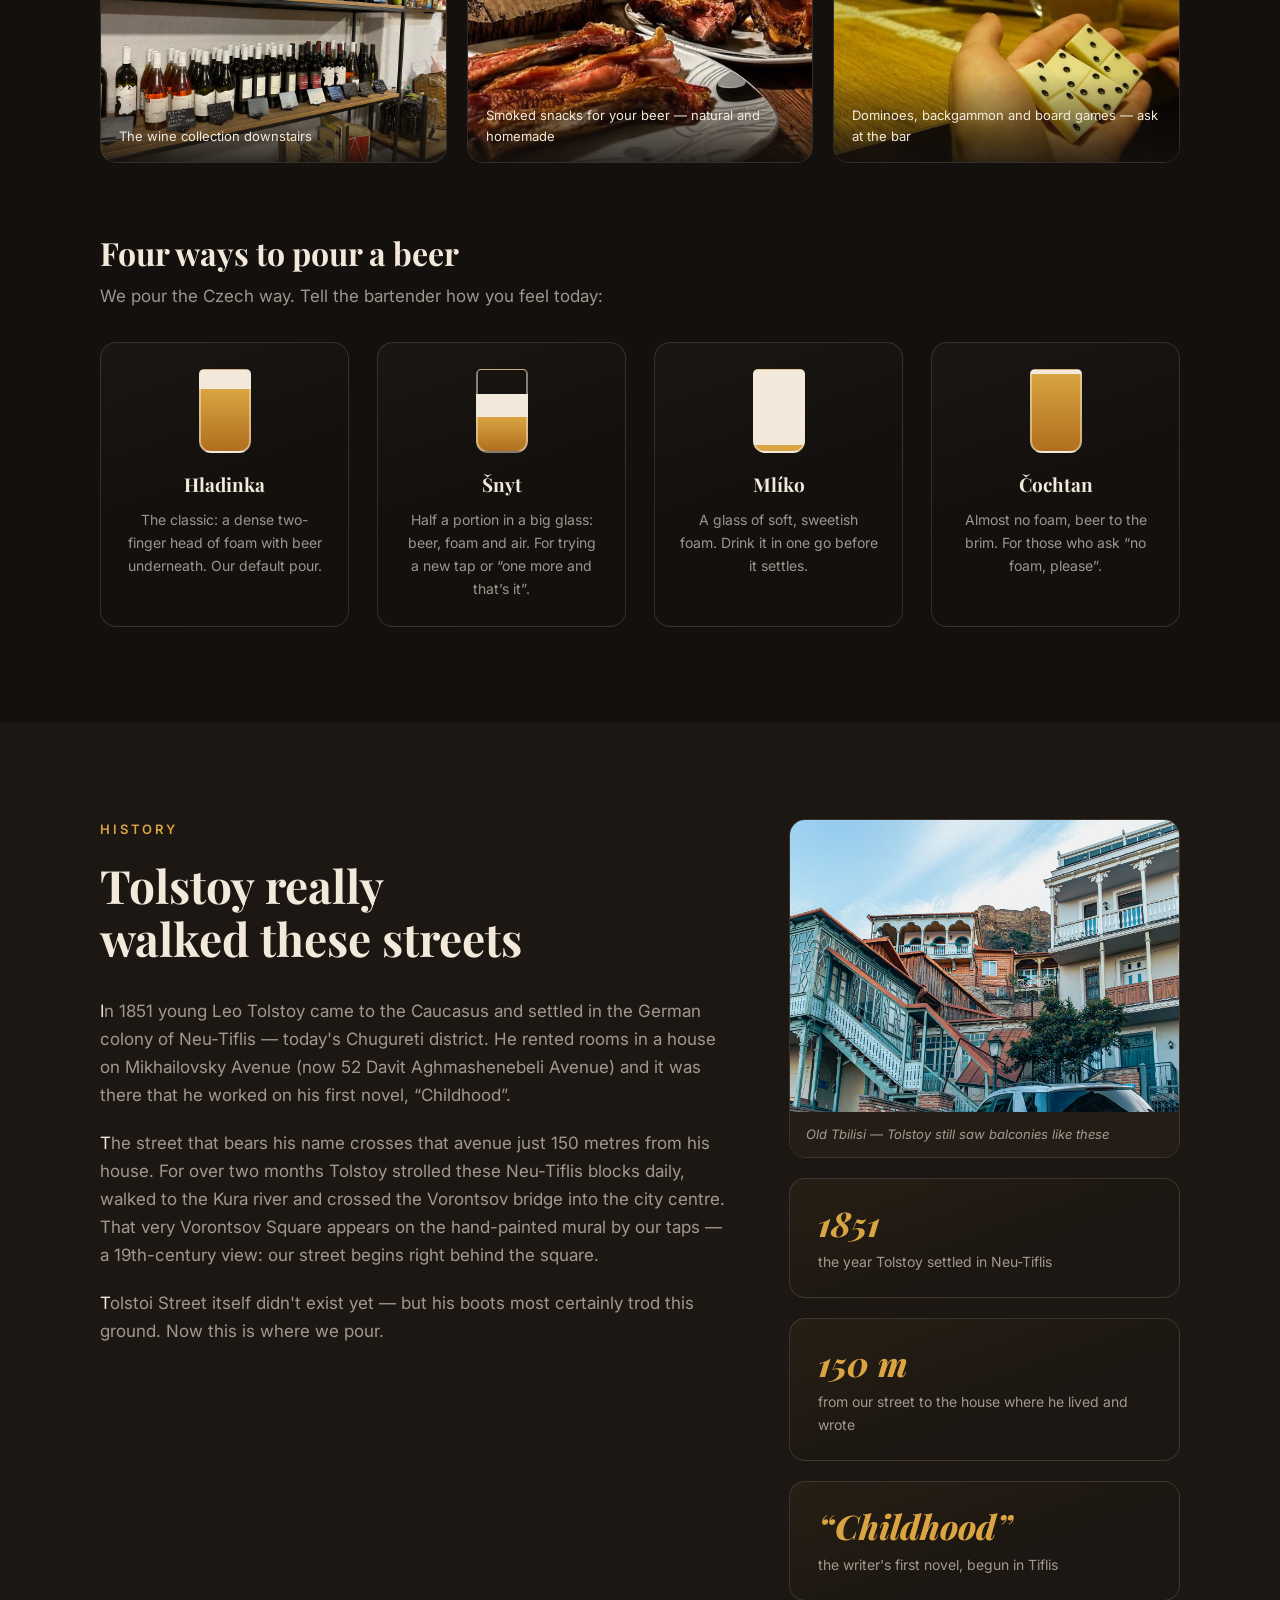
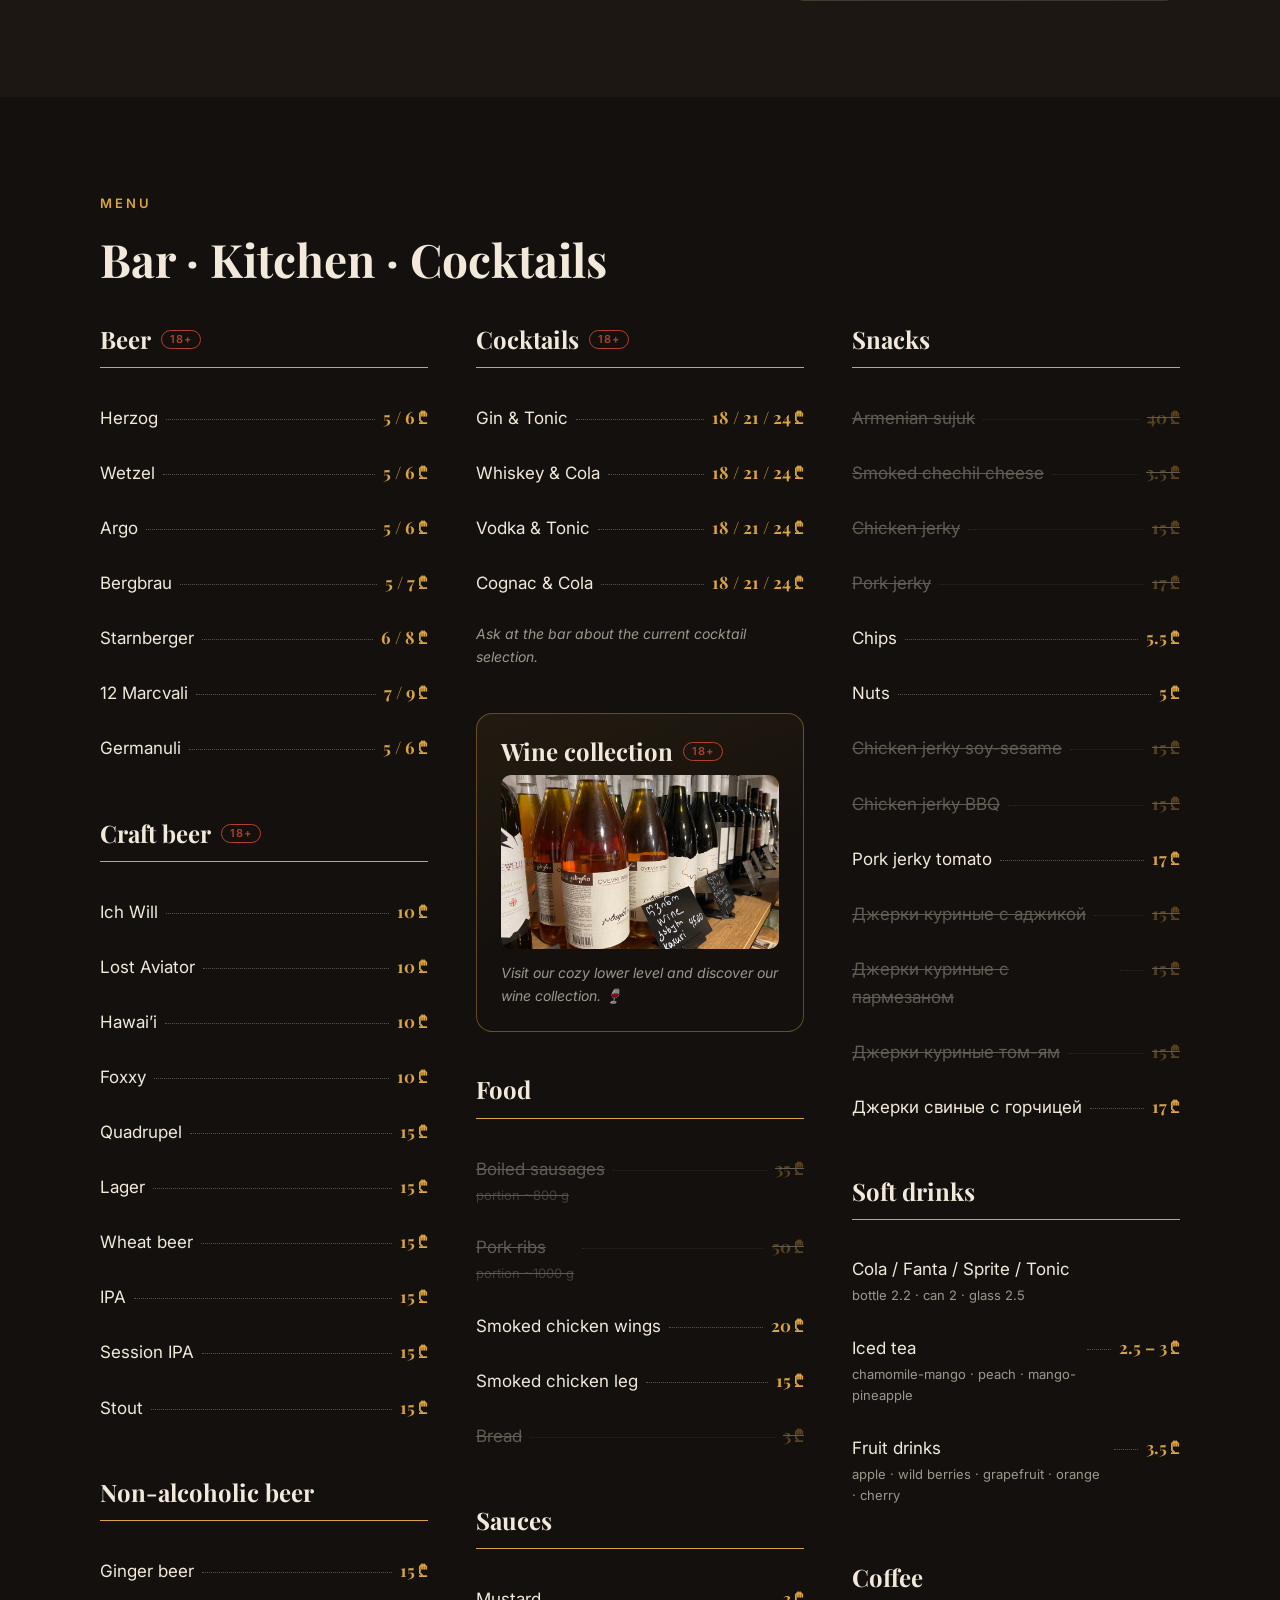
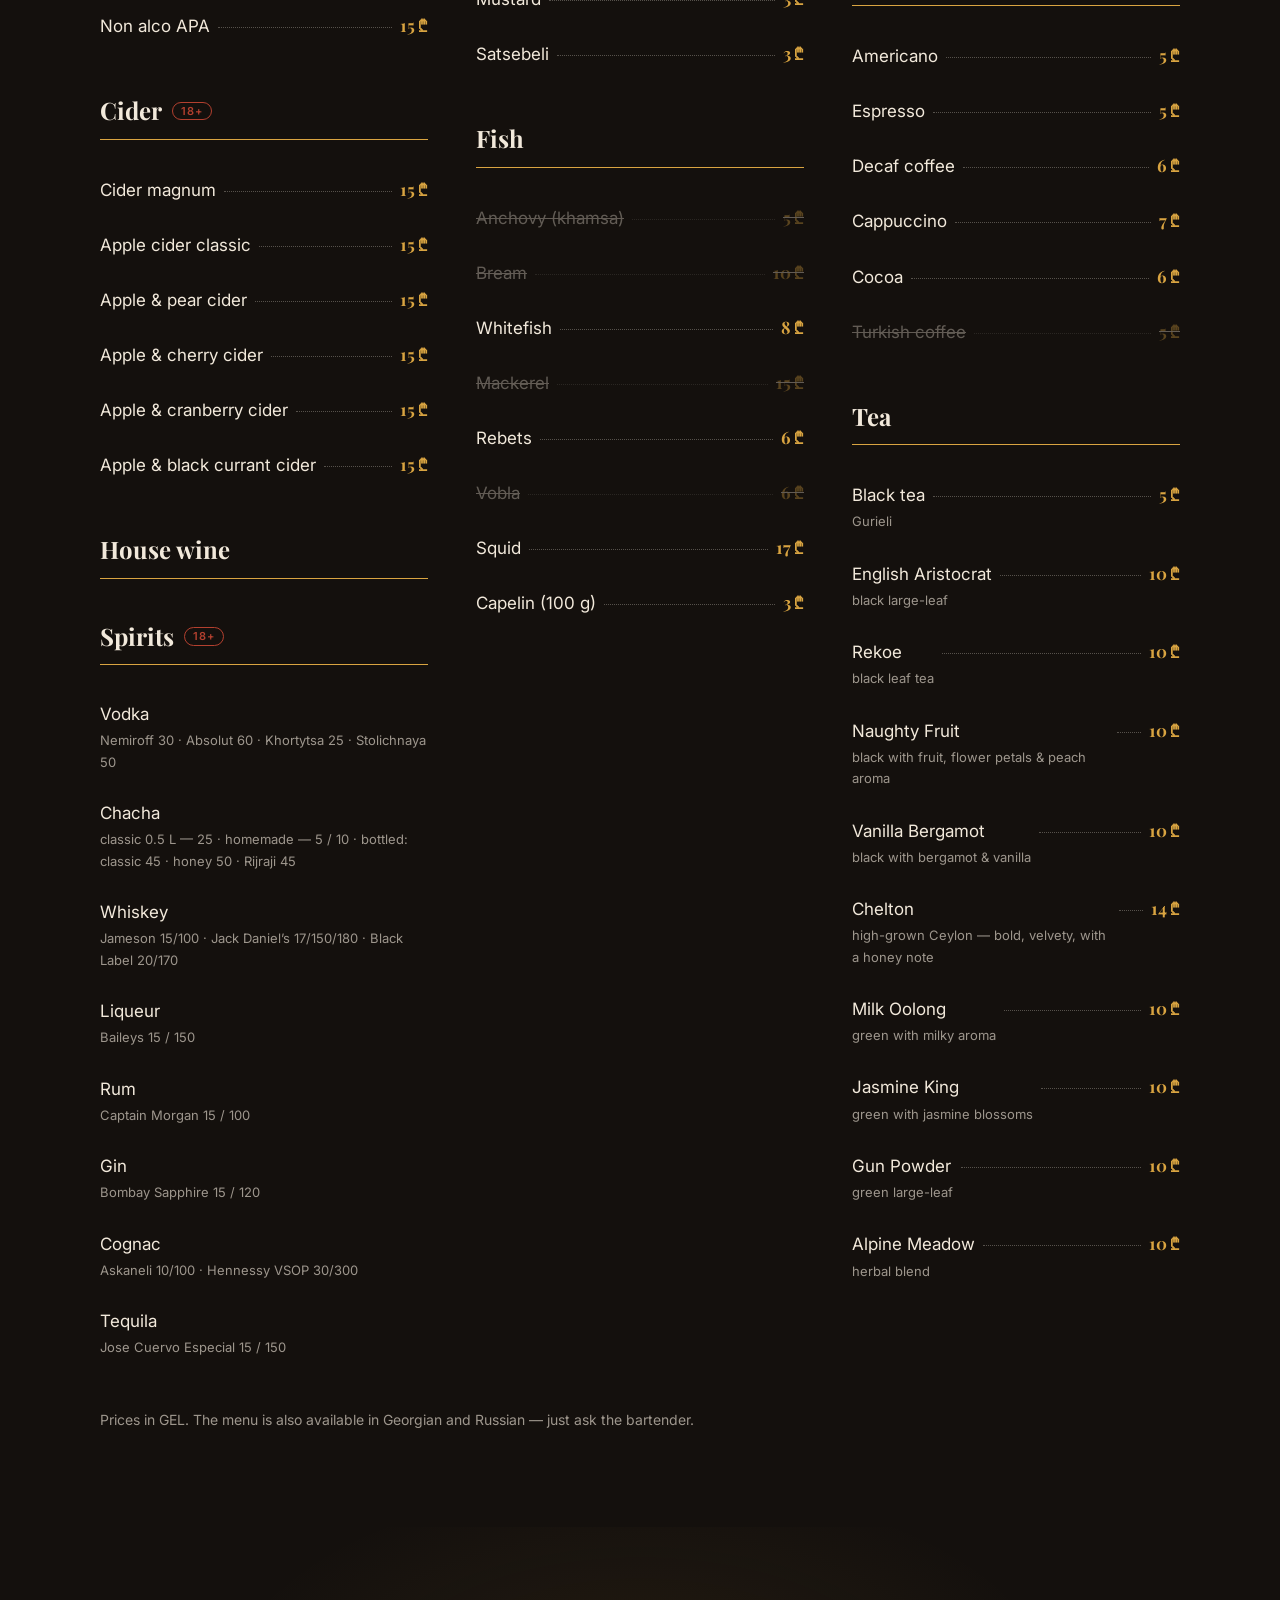
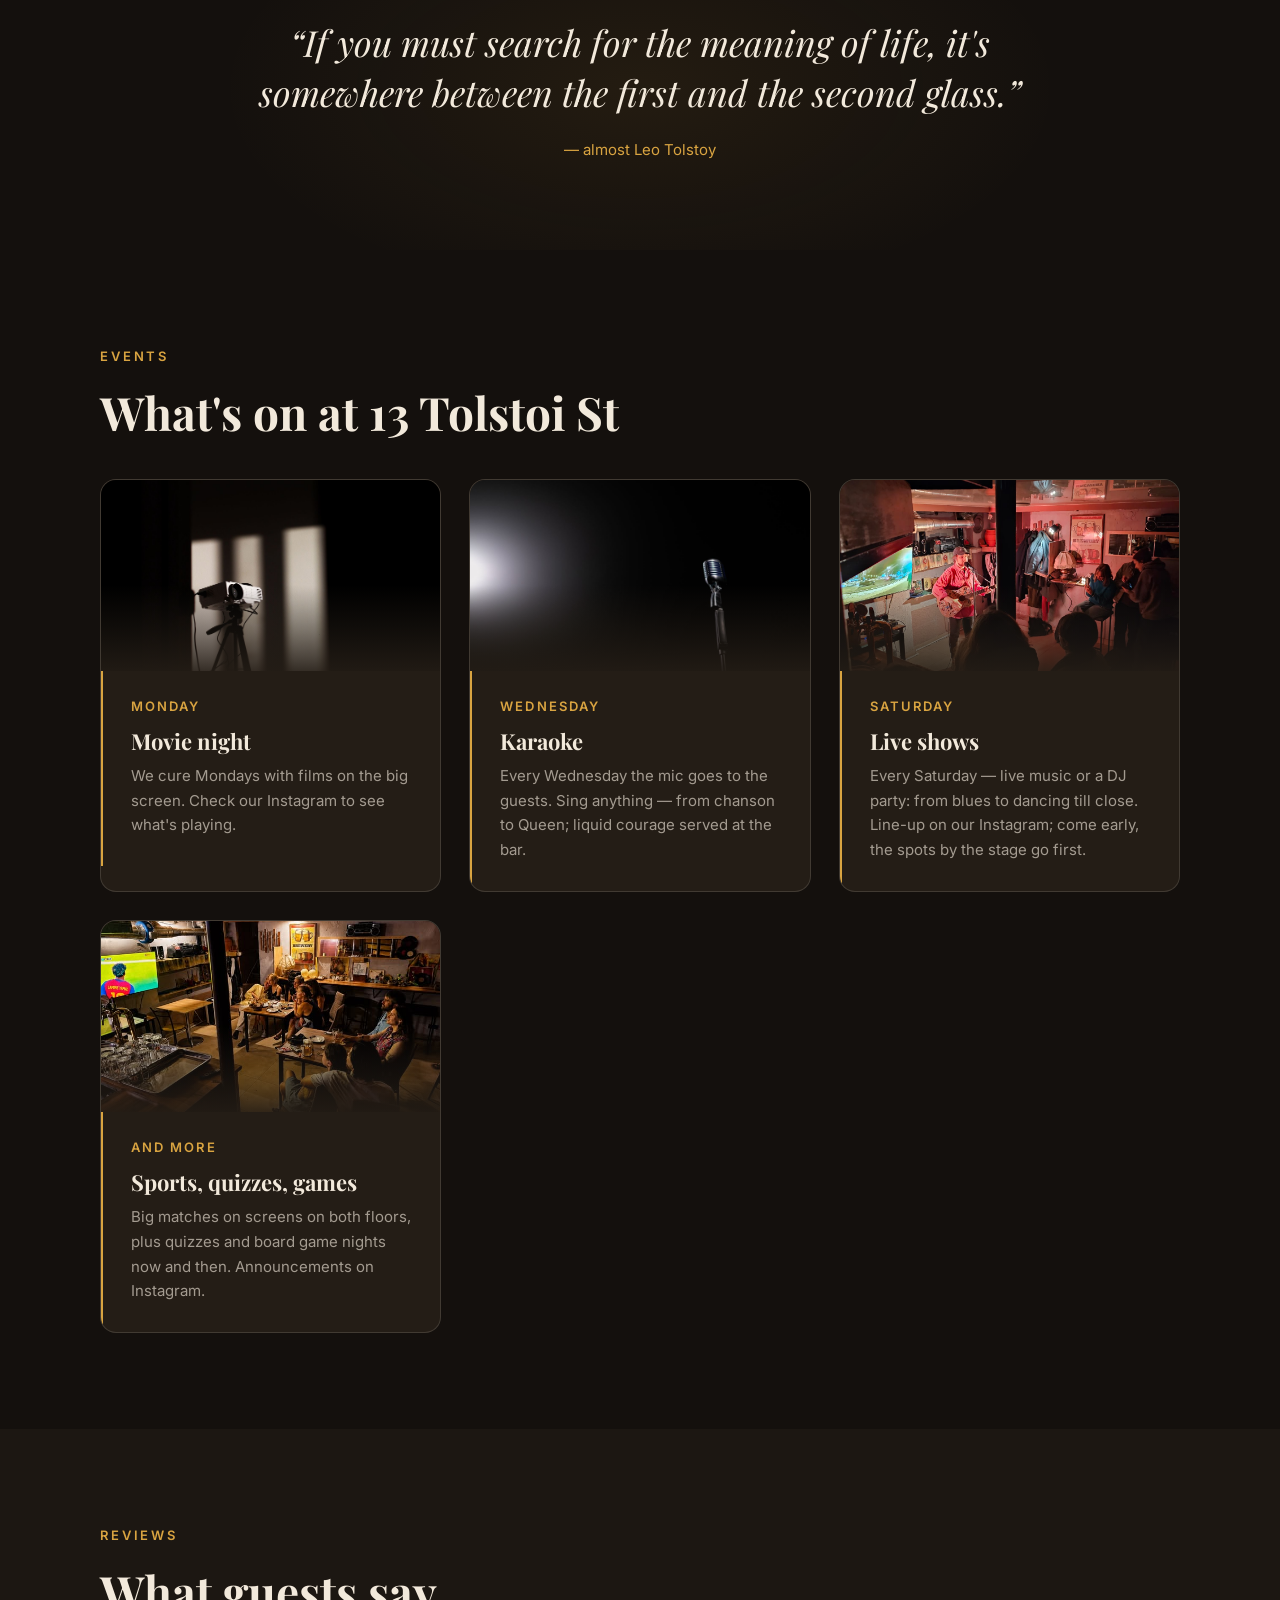
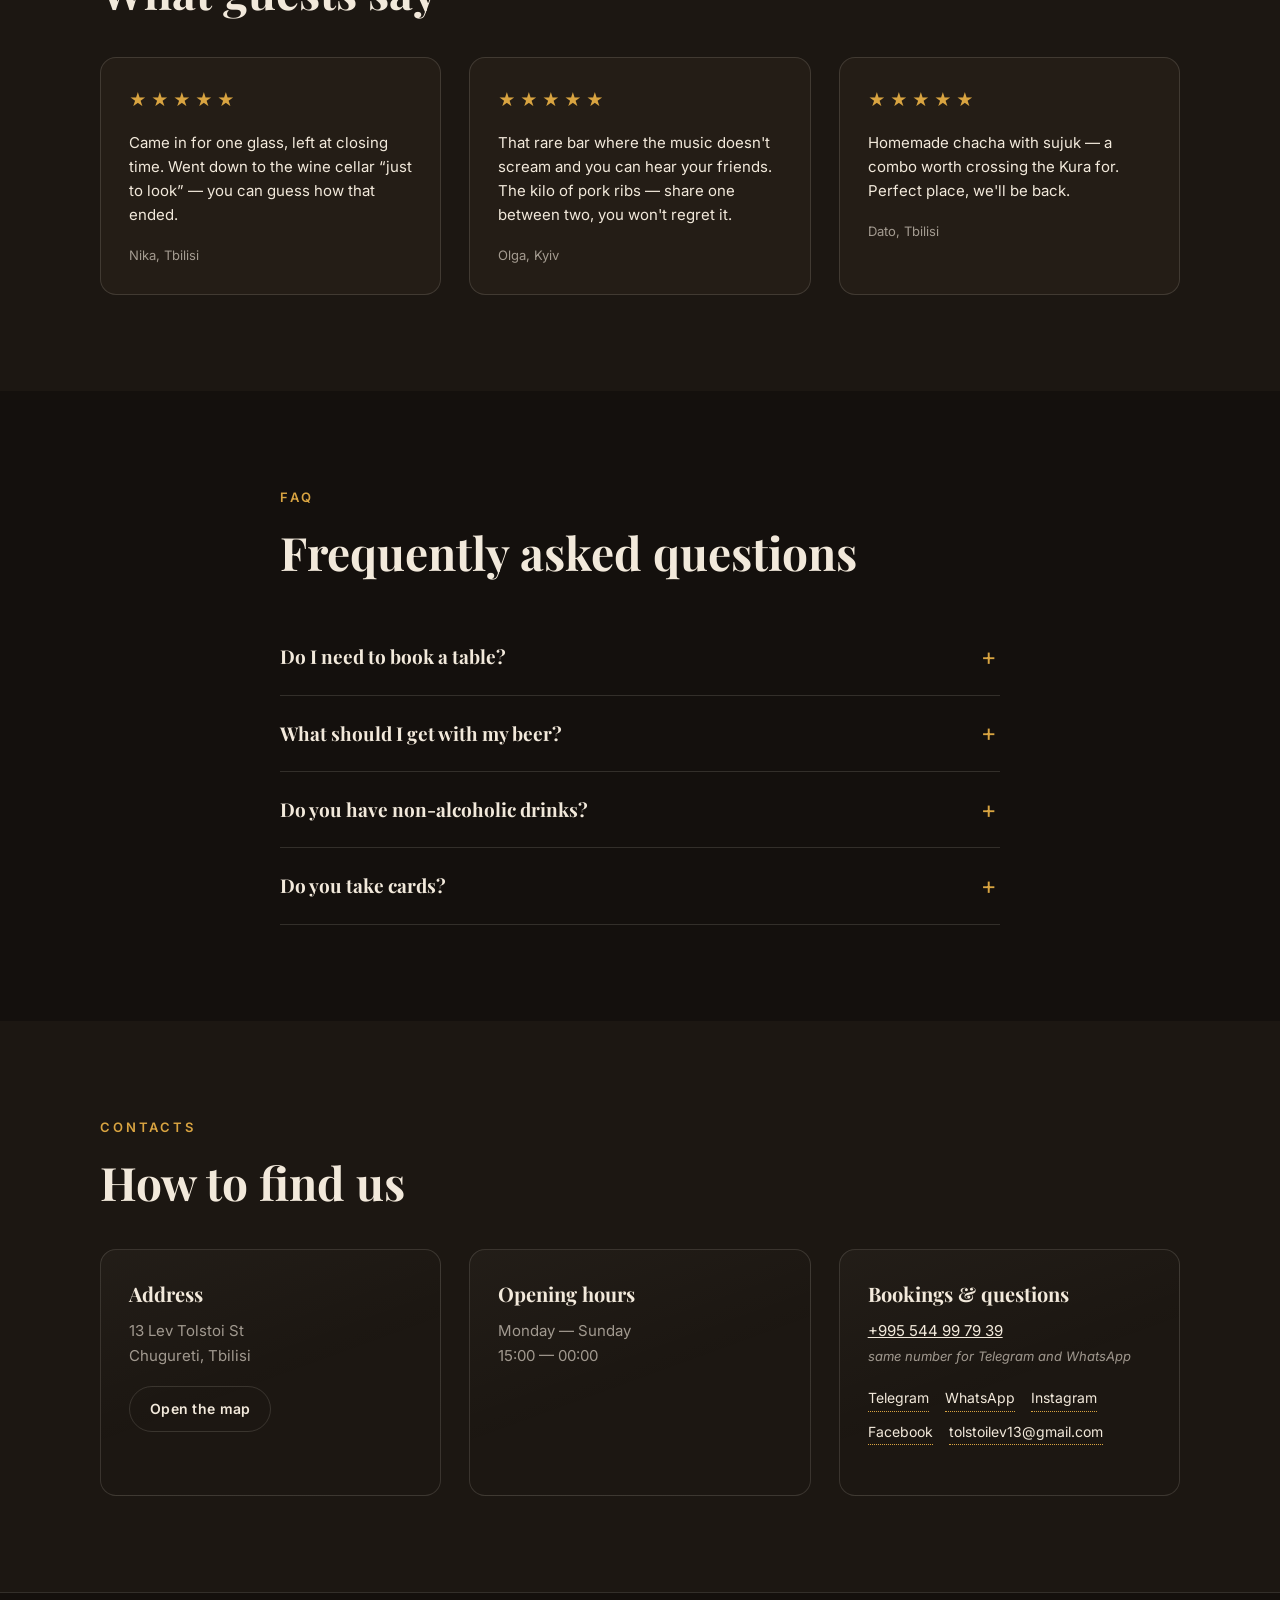
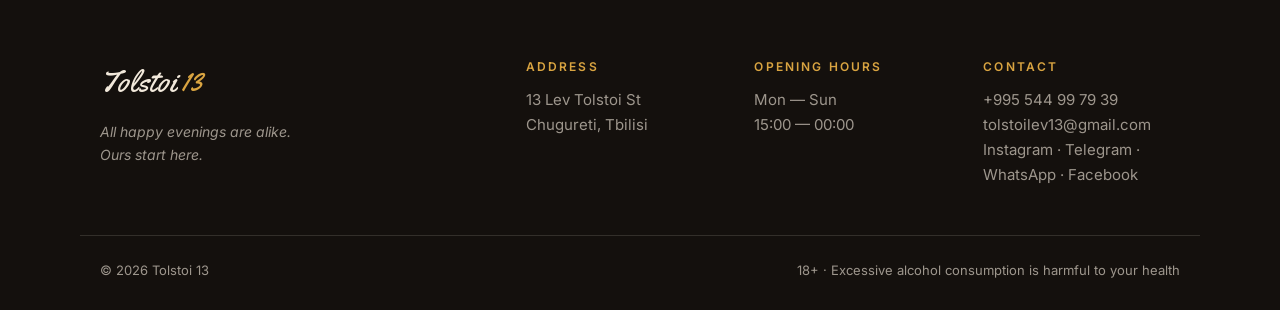
==== commit 32ff8c12: "Группа «Вино домашнее» в меню (заполняется синком из кассы) Co-Authored-By: Claude Fable 5 <noreply@" ====
--- a/en/index.html
+++ b/en/index.html
@@ -522,6 +522,11 @@
                     <span class="dots"></span><span class="price">15 ₾</span>
                 </li>
 </ul>
+        </div>
+<div class="menu-group">
+          <h3 class="menu-title">House wine</h3>
+            <ul class="menu-list">
+            </ul>
         </div>
         <div class="menu-group">
           <h3 class="menu-title">Spirits <span class="badge">18+</span>
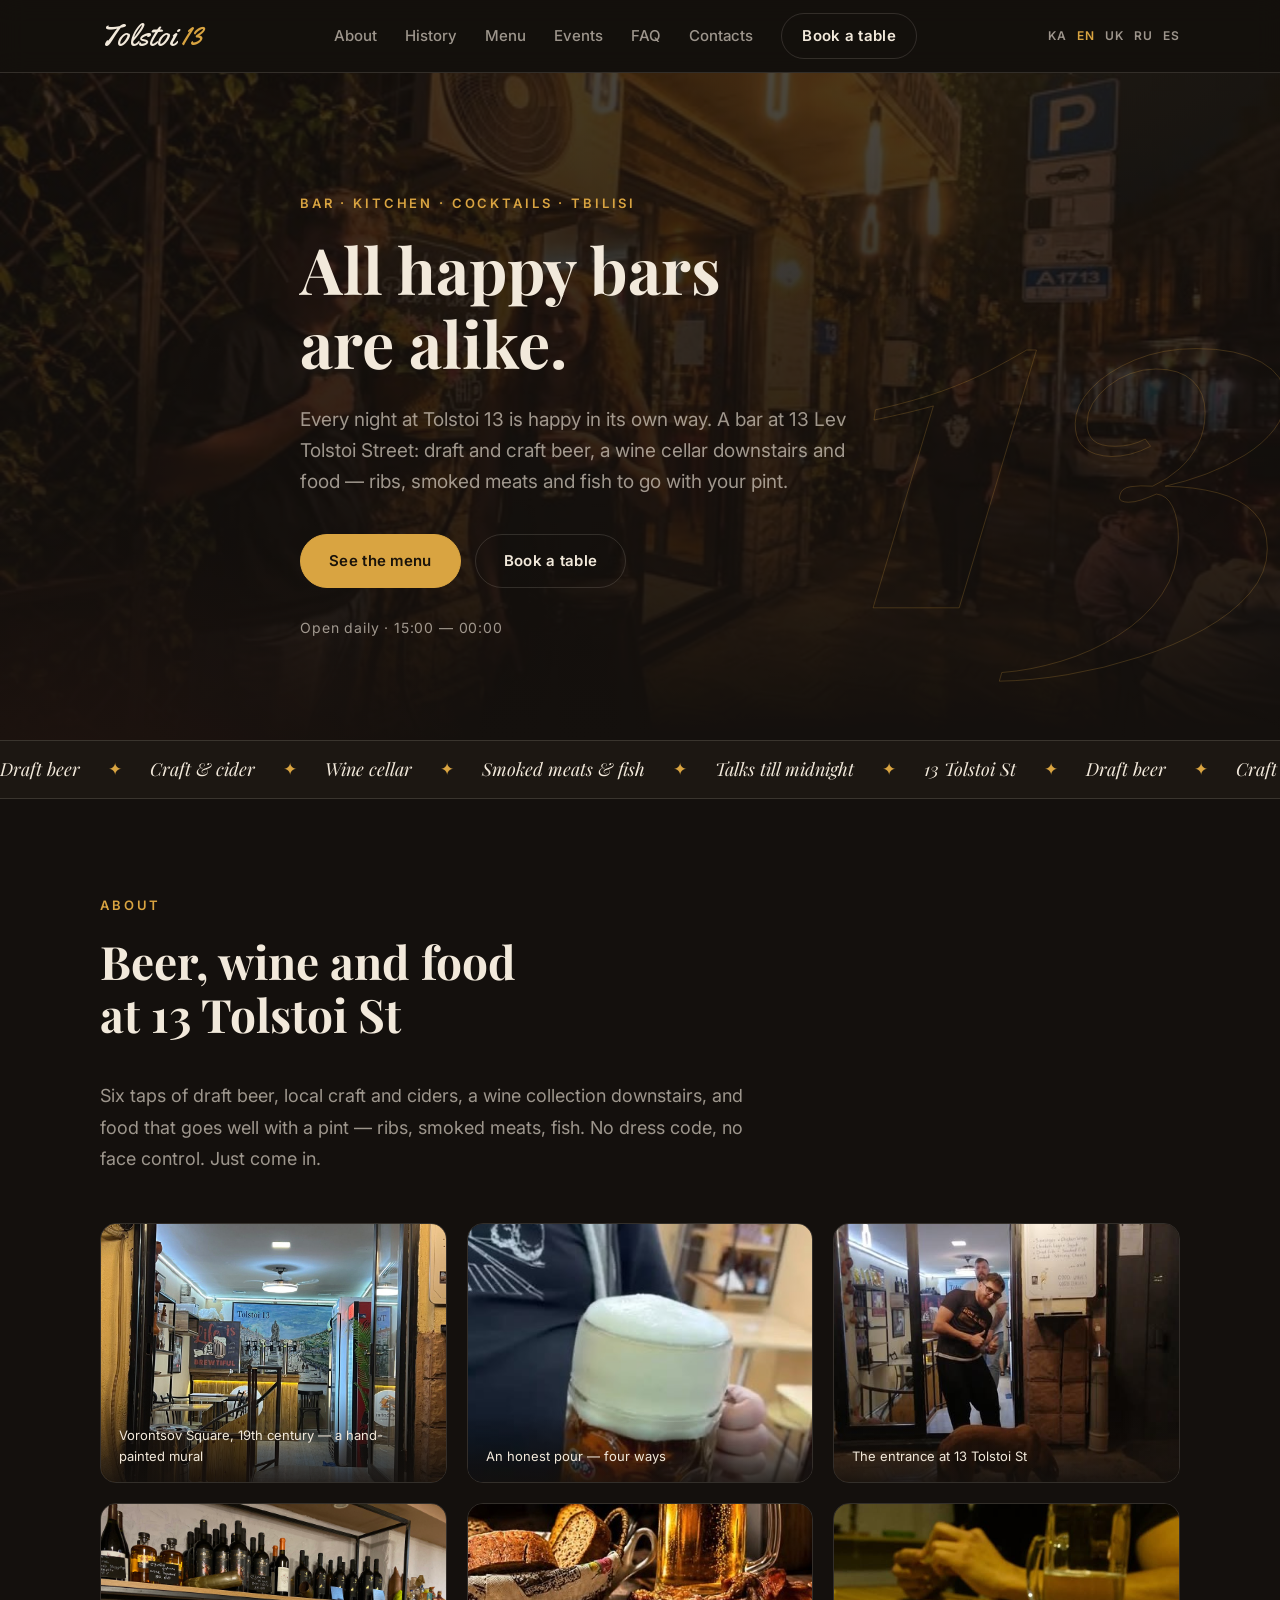
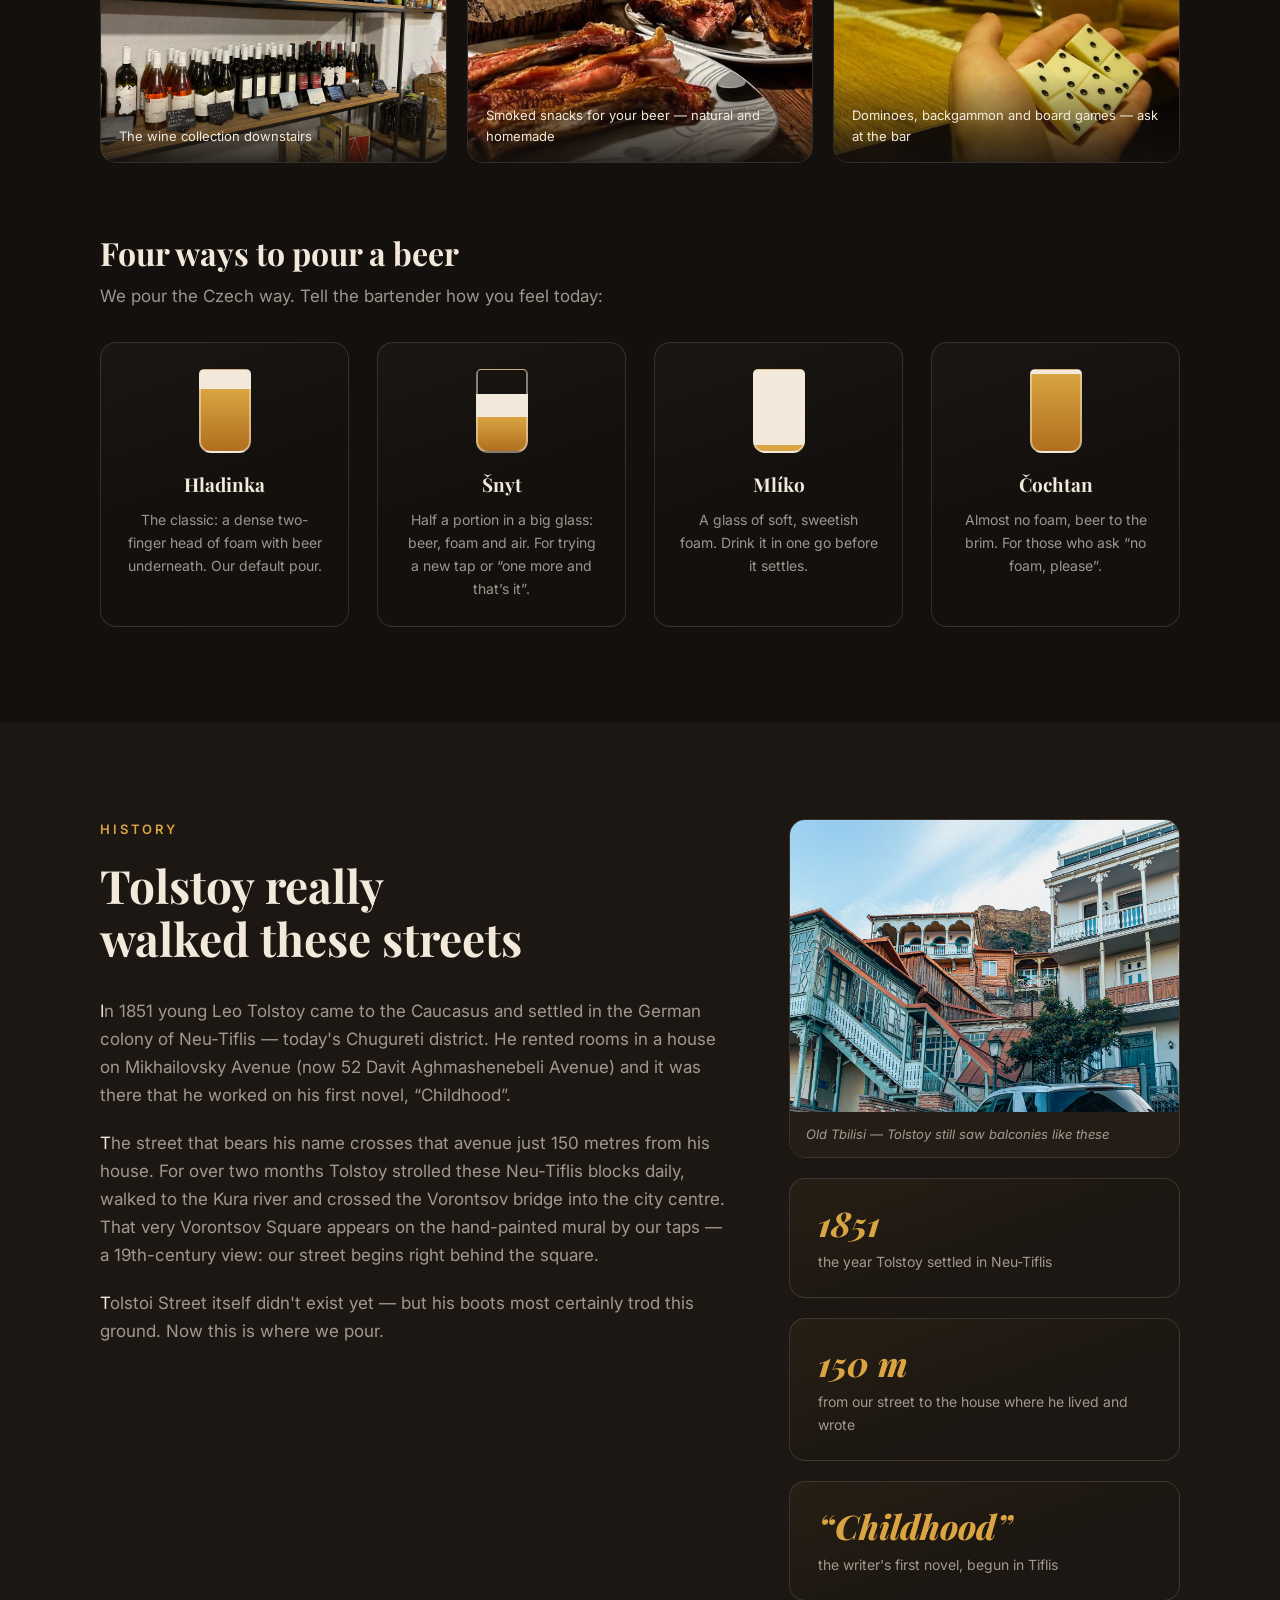
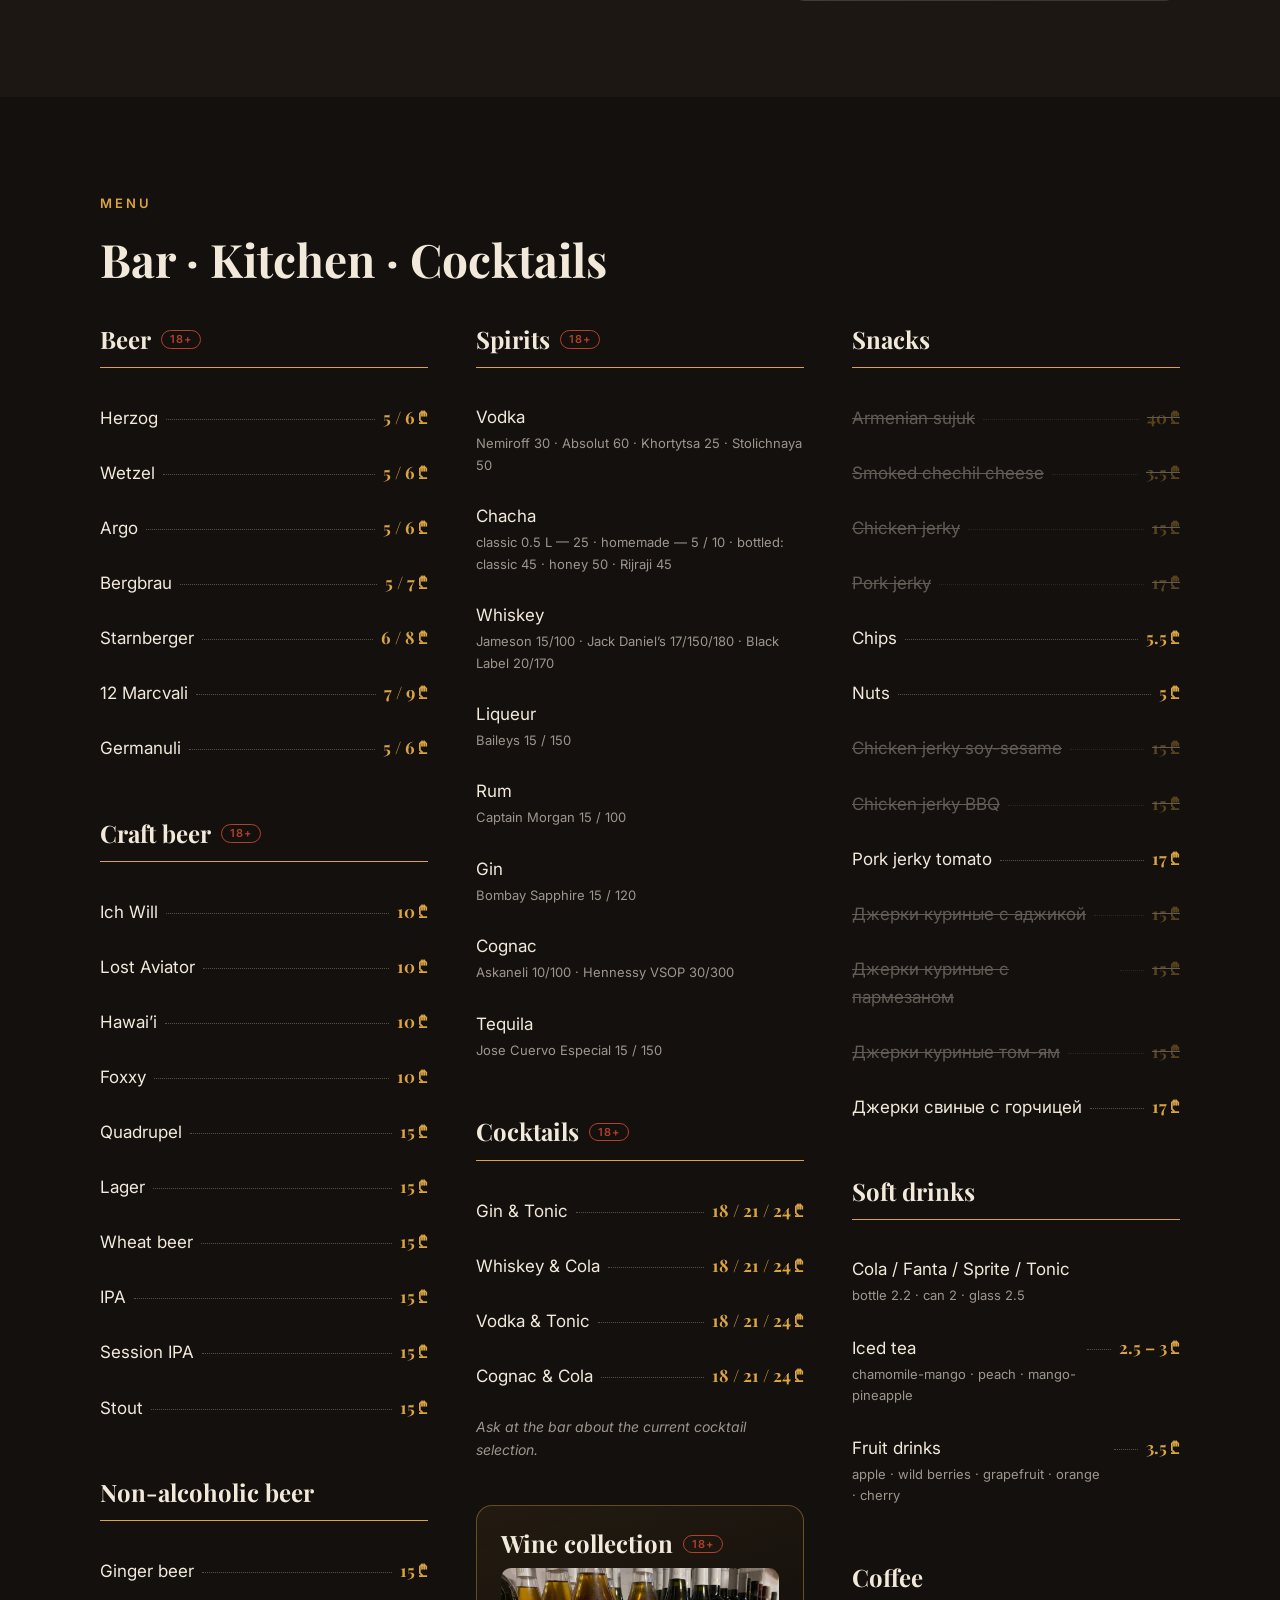
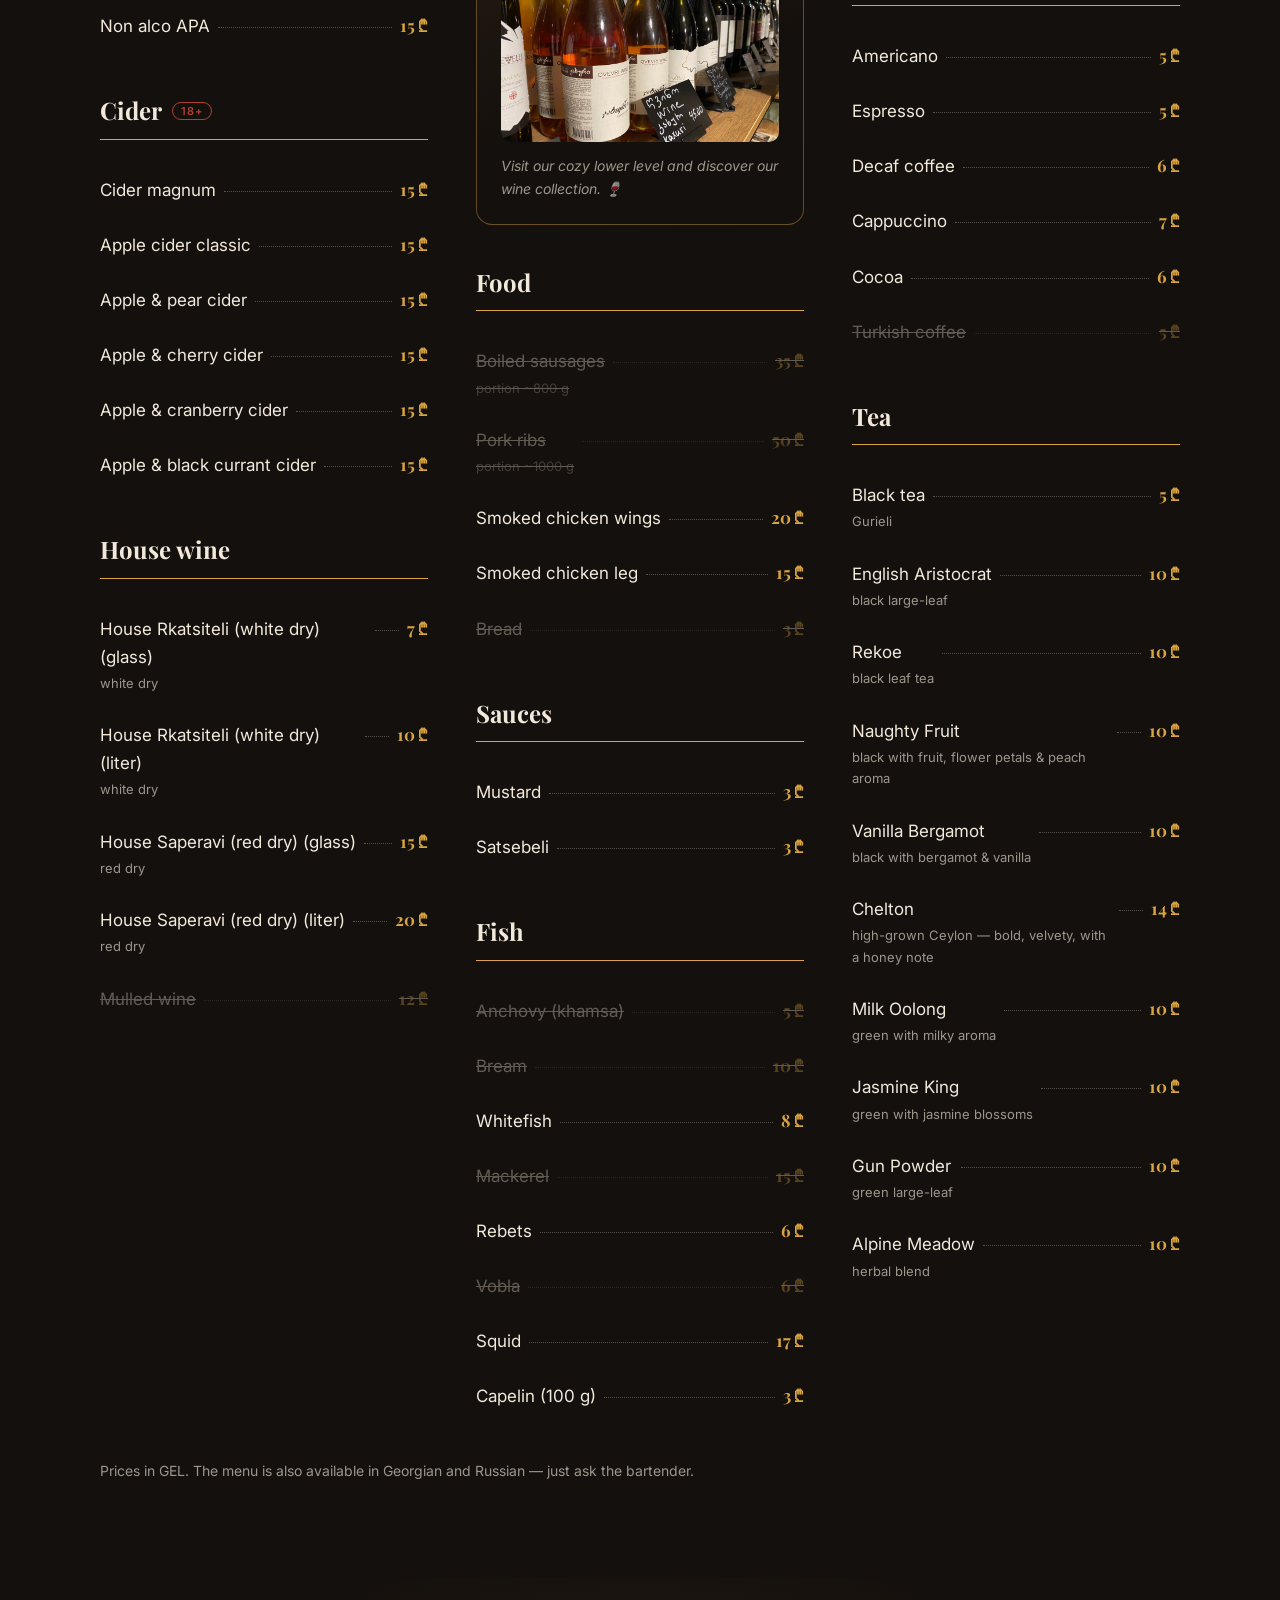
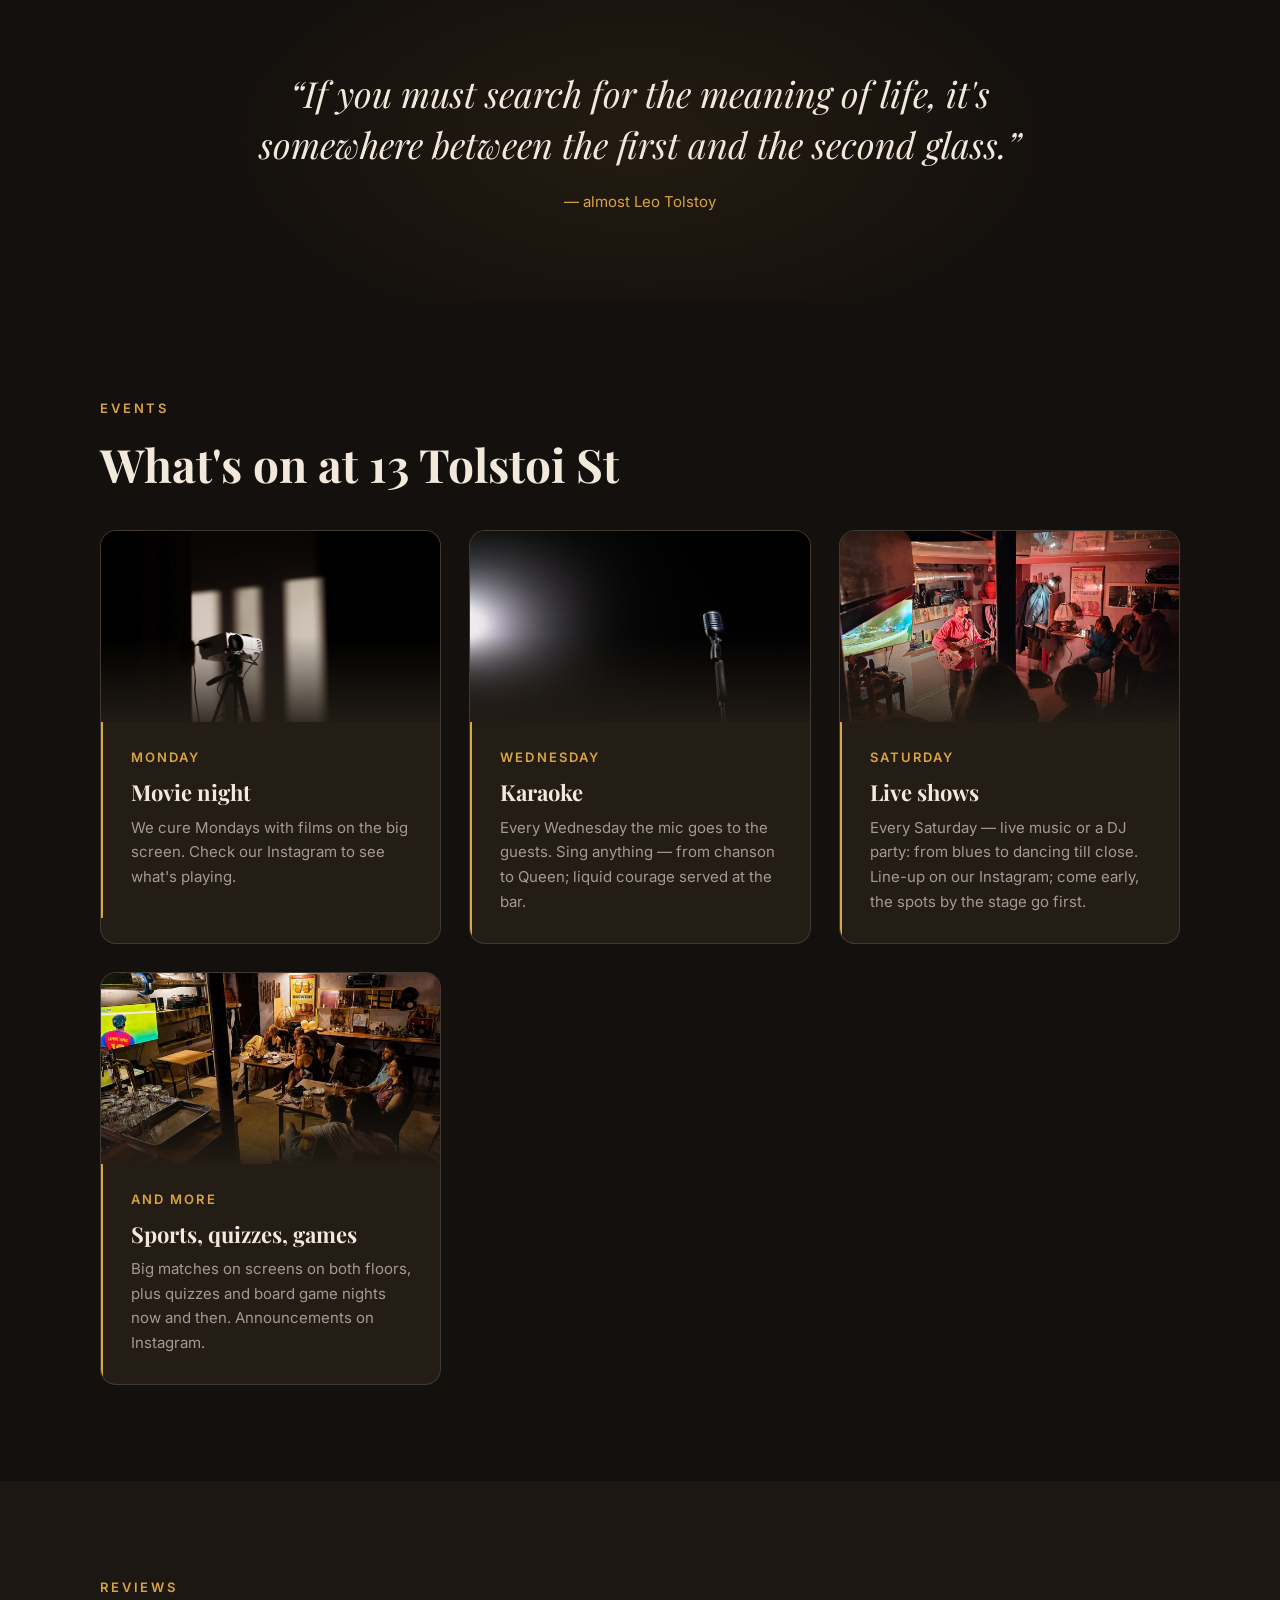
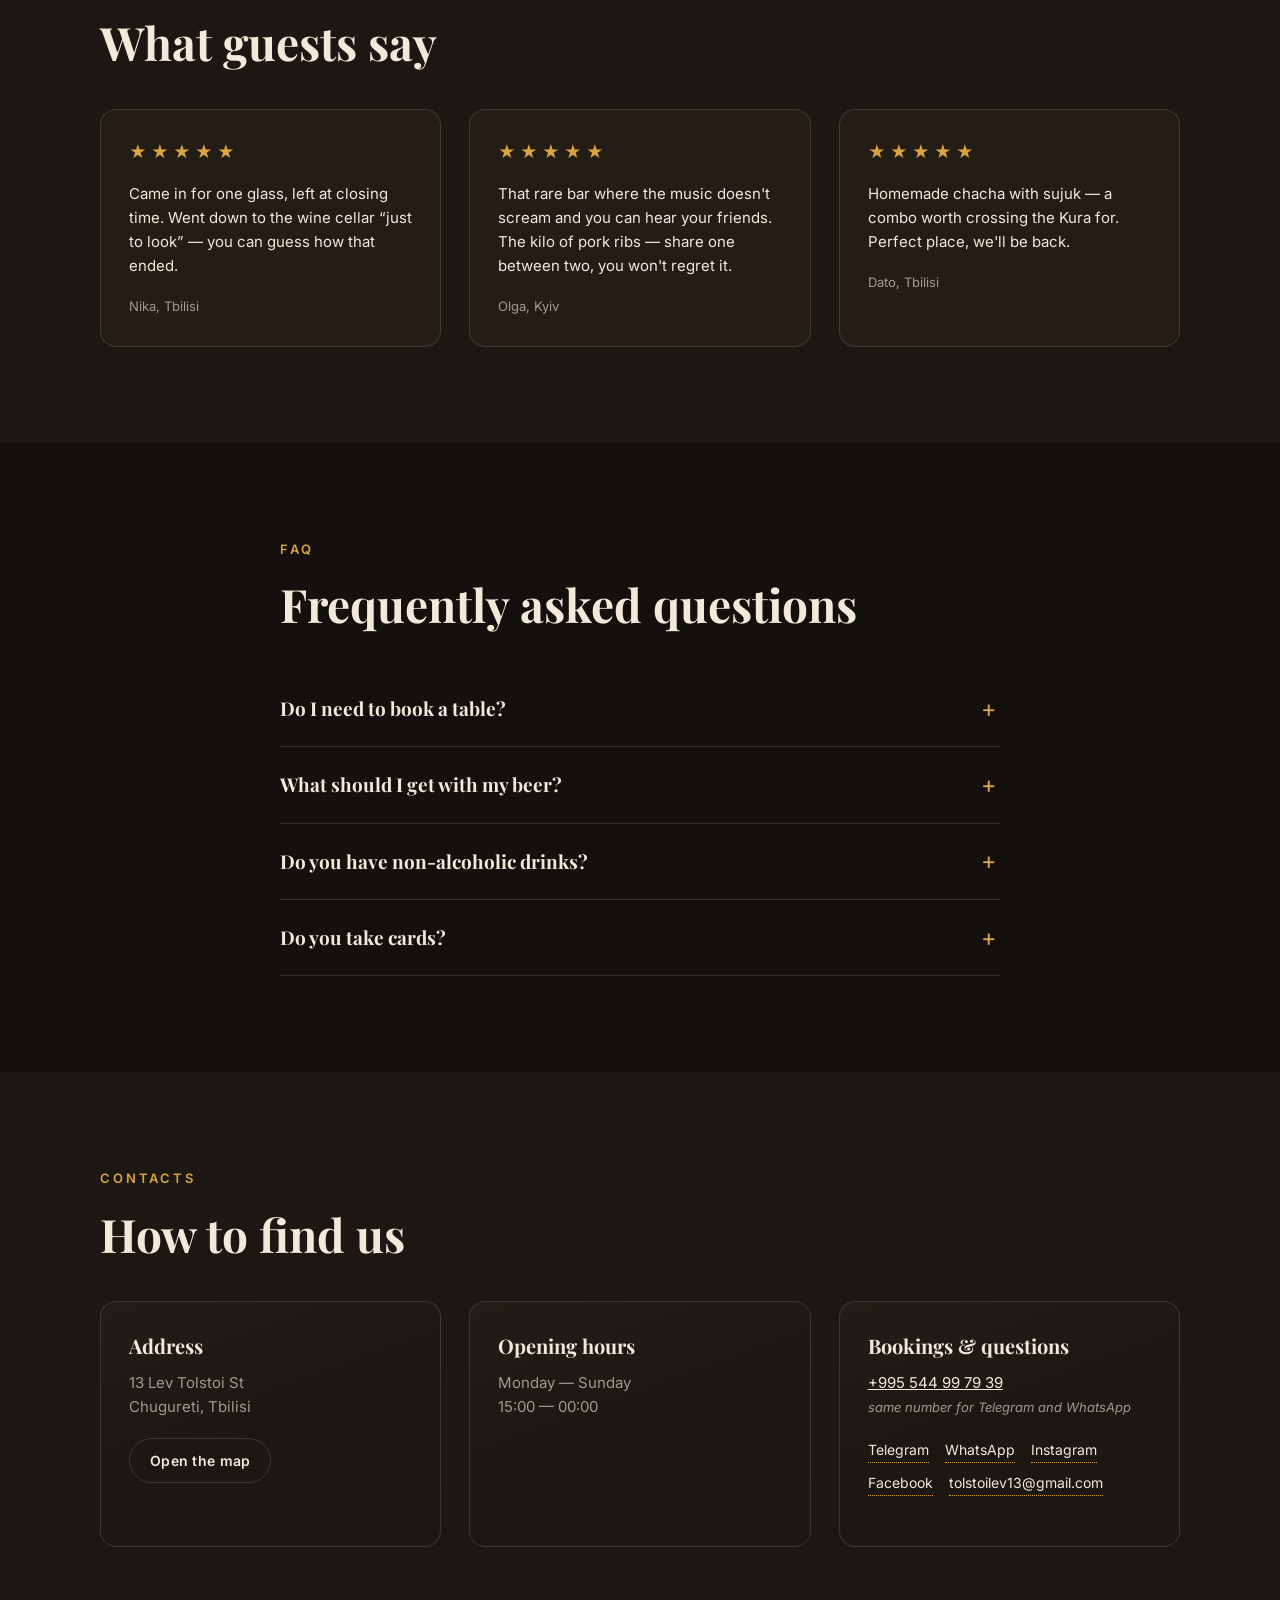
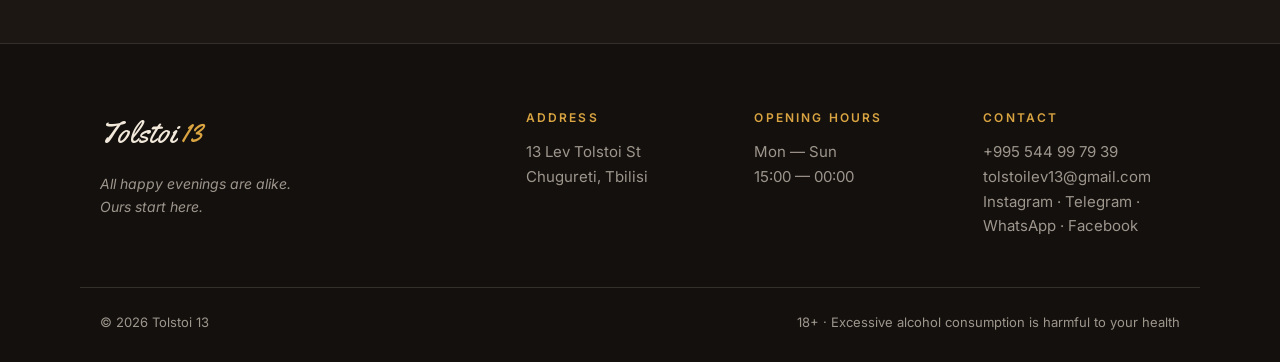
==== commit 5f38bea5: "Menu sync from kassa (items, prices, availability) Co-Authored-By: Claude Fable 5 <noreply@anthropic" ====
--- a/en/index.html
+++ b/en/index.html
@@ -260,6 +260,13 @@
 
 
 
+
+
+
+
+
+
+
 <li>
                   <span class="menu-name">Herzog</span>
                     <span class="dots"></span><span class="price">5 / 6 ₾</span>
@@ -374,6 +381,16 @@
 
 
 
+
+
+
+
+
+
+
+
+
+
 <li>
                   <span class="menu-name">Ich Will</span>
                     <span class="dots"></span><span class="price">10 ₾</span>
@@ -422,6 +439,8 @@
                 
                 
             
+
+
 
 
 
@@ -497,6 +516,12 @@
 
 
 
+
+
+
+
+
+
 <li>
                   <span class="menu-name">Cider magnum</span>
                     <span class="dots"></span><span class="price">15 ₾</span>
@@ -526,7 +551,27 @@
 <div class="menu-group">
           <h3 class="menu-title">House wine</h3>
             <ul class="menu-list">
-            </ul>
+            <li>
+                  <span class="menu-name">House Rkatsiteli (white dry) (glass)<em>white dry</em></span>
+                    <span class="dots"></span><span class="price">7 ₾</span>
+                </li>
+<li>
+                  <span class="menu-name">House Rkatsiteli (white dry) (liter)<em>white dry</em></span>
+                    <span class="dots"></span><span class="price">10 ₾</span>
+                </li>
+<li>
+                  <span class="menu-name">House Saperavi (red dry) (glass)<em>red dry</em></span>
+                    <span class="dots"></span><span class="price">15 ₾</span>
+                </li>
+<li>
+                  <span class="menu-name">House Saperavi (red dry) (liter)<em>red dry</em></span>
+                    <span class="dots"></span><span class="price">20 ₾</span>
+                </li>
+<li class="sold-out">
+                  <span class="menu-name">Mulled wine</span>
+                    <span class="dots"></span><span class="price">12 ₾</span>
+                </li>
+</ul>
         </div>
         <div class="menu-group">
           <h3 class="menu-title">Spirits <span class="badge">18+</span>
@@ -631,6 +676,11 @@
 
 
 
+
+
+
+
+
 <li class="sold-out">
                   <span class="menu-name">Boiled sausages<em>portion ~800 g</em></span>
                     <span class="dots"></span><span class="price">35 ₾</span>
@@ -672,6 +722,8 @@
 
 
 
+
+
 <li>
                   <span class="menu-name">Mustard</span>
                     <span class="dots"></span><span class="price">3 ₾</span>
@@ -748,6 +800,14 @@
 
 
 
+
+
+
+
+
+
+
+
 <li class="sold-out">
                   <span class="menu-name">Anchovy (khamsa)</span>
                     <span class="dots"></span><span class="price">5 ₾</span>
@@ -867,6 +927,19 @@
 
 
 
+
+
+
+
+
+
+
+
+
+
+
+
+
 <li class="sold-out">
                   <span class="menu-name">Armenian sujuk</span>
                     <span class="dots"></span><span class="price">40 ₾</span>
@@ -940,7 +1013,13 @@
 <div class="menu-group">
           <h3 class="menu-title">Coffee</h3>
             <ul class="menu-list">
-            <li>
+            
+
+
+
+
+
+<li>
                   <span class="menu-name">Americano</span>
                     <span class="dots"></span><span class="price">5 ₾</span>
                 </li>
@@ -969,7 +1048,17 @@
 <div class="menu-group">
           <h3 class="menu-title">Tea</h3>
             <ul class="menu-list">
-            <li>
+            
+
+
+
+
+
+
+
+
+
+<li>
                   <span class="menu-name">Black tea<em>Gurieli</em></span>
                     <span class="dots"></span><span class="price">5 ₾</span>
                 </li>
